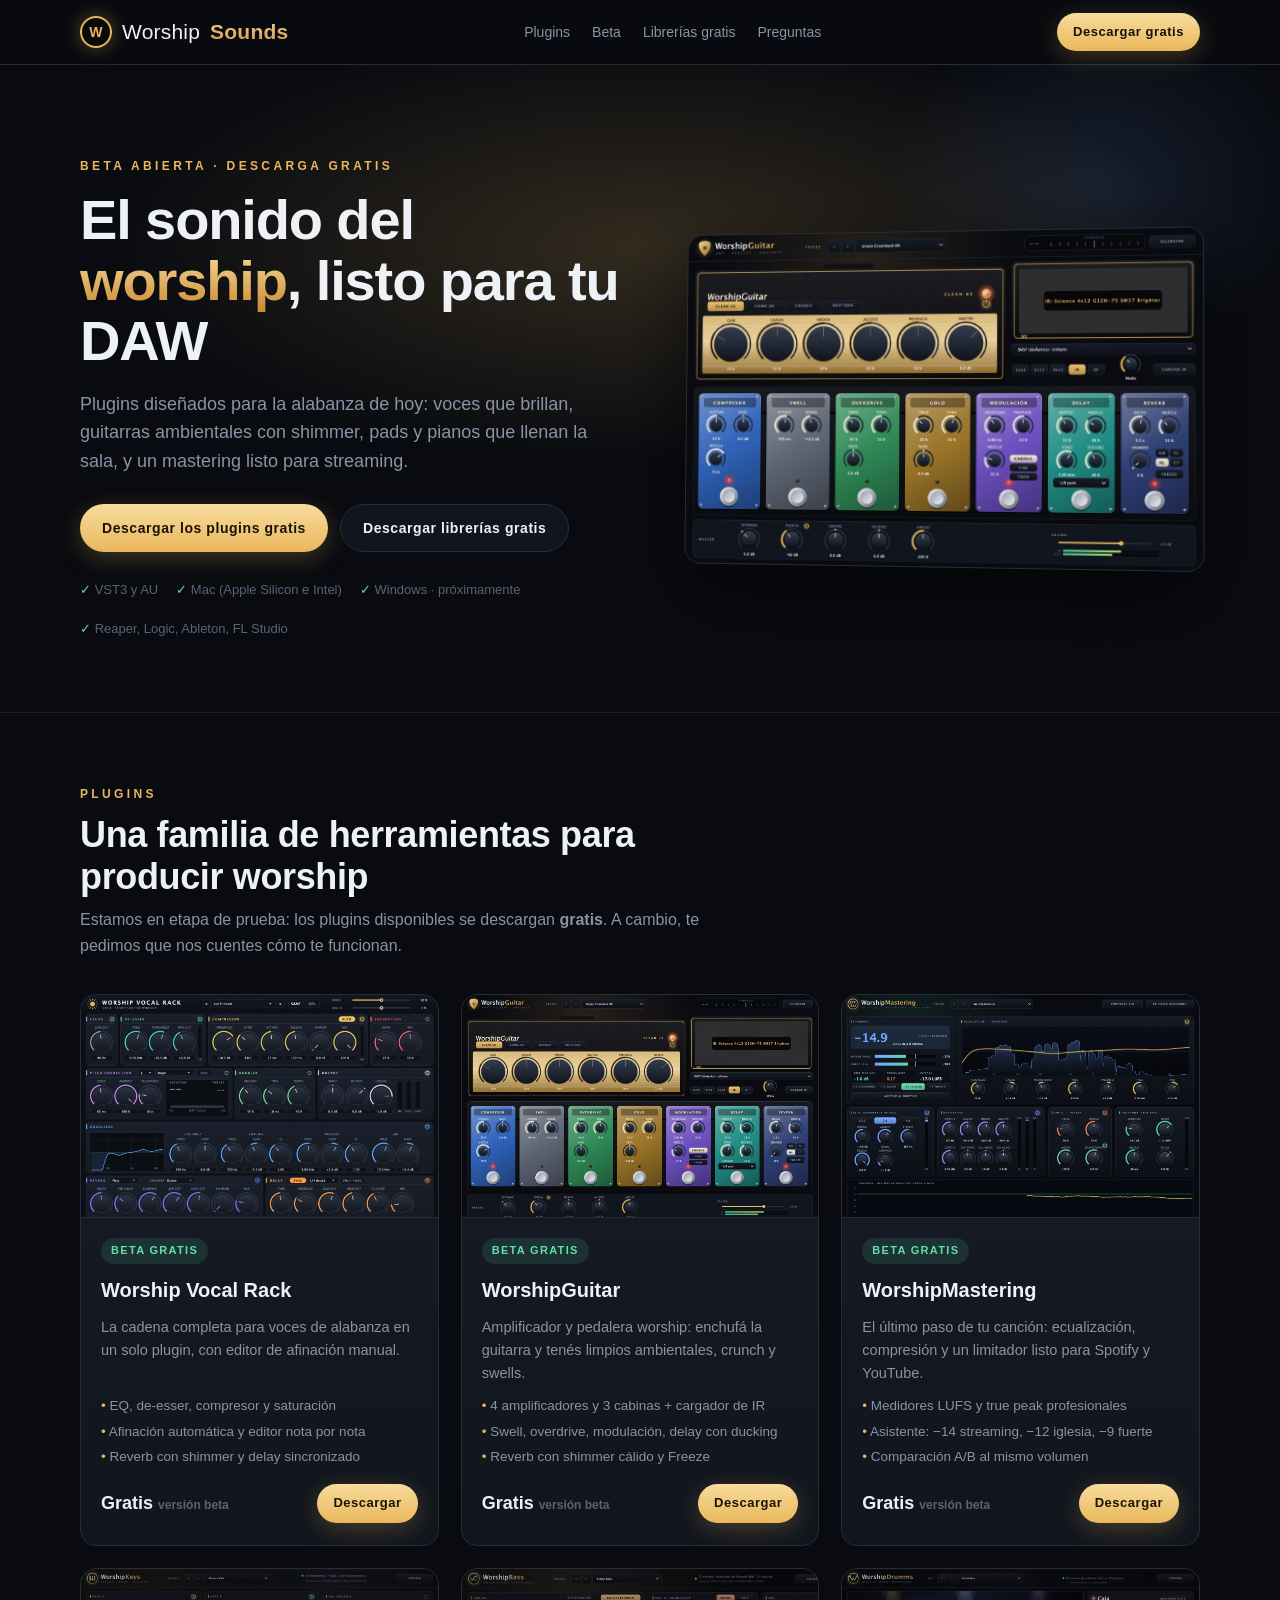
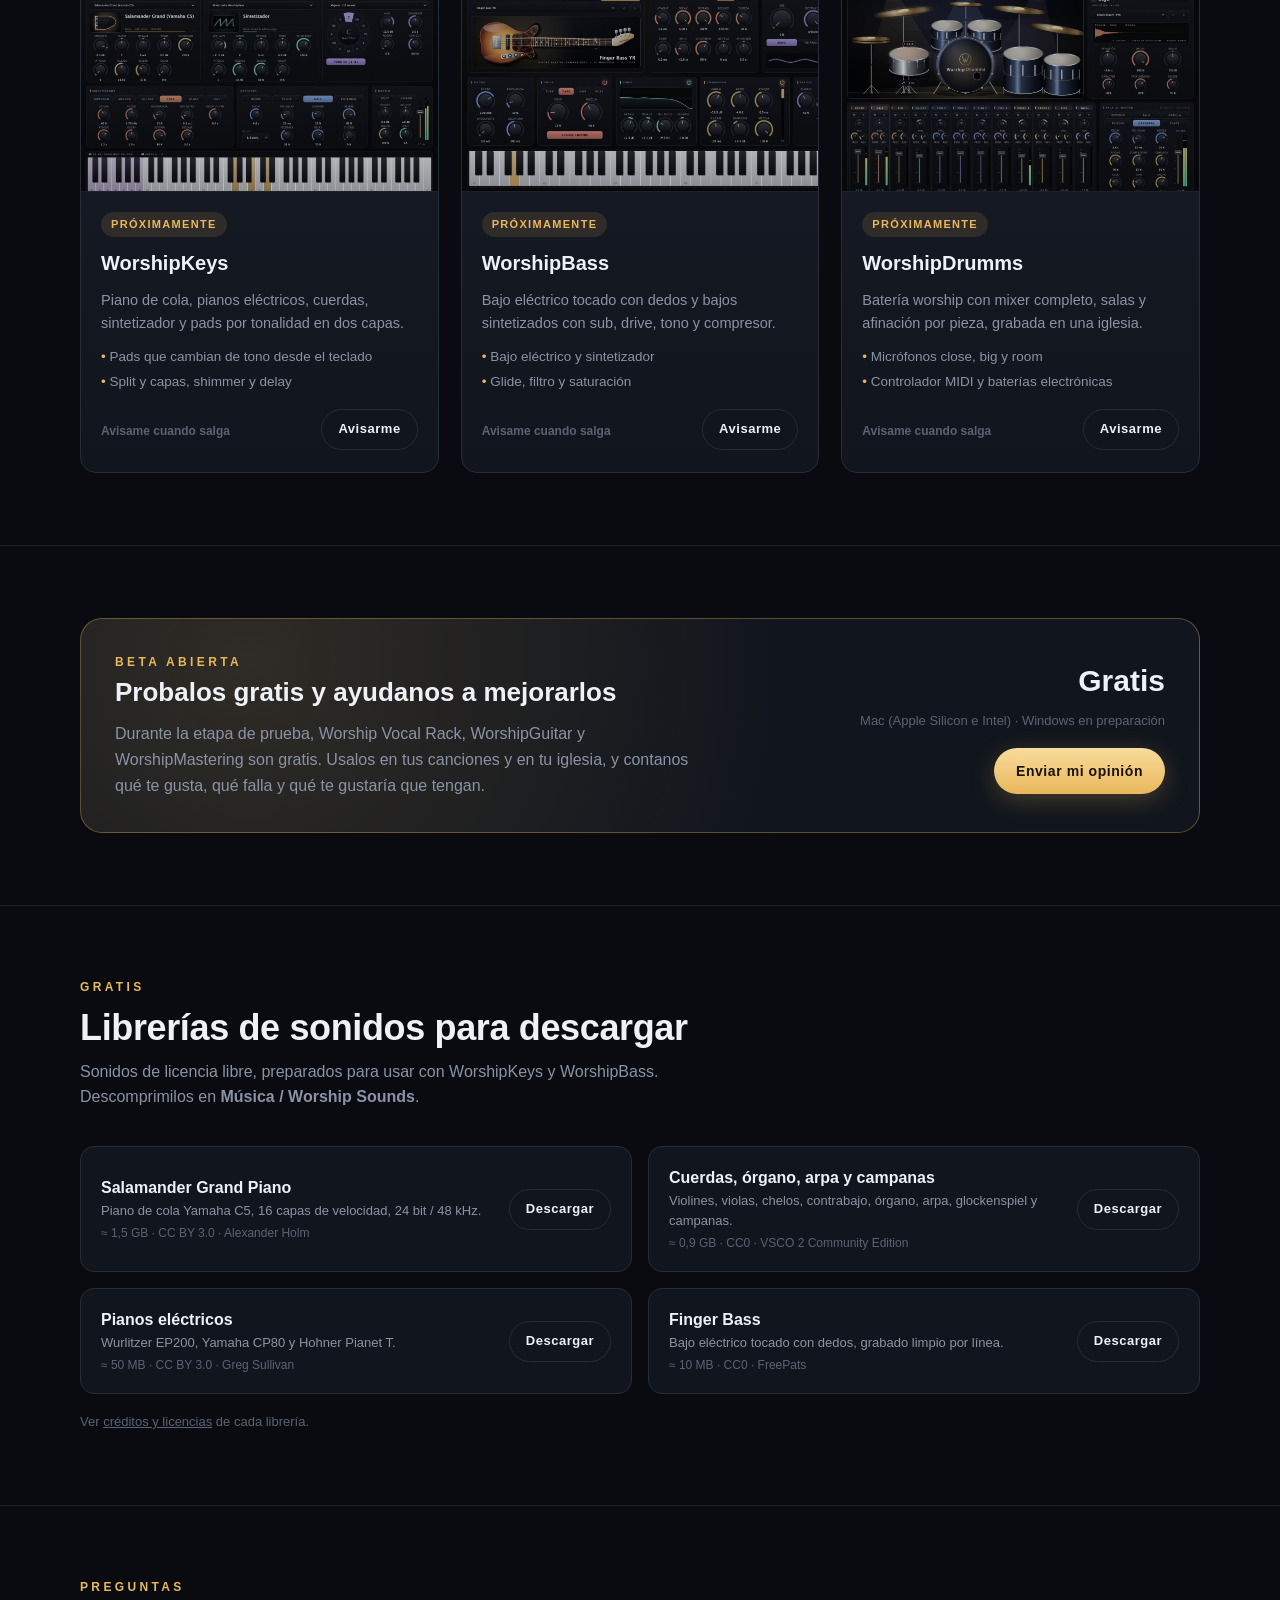
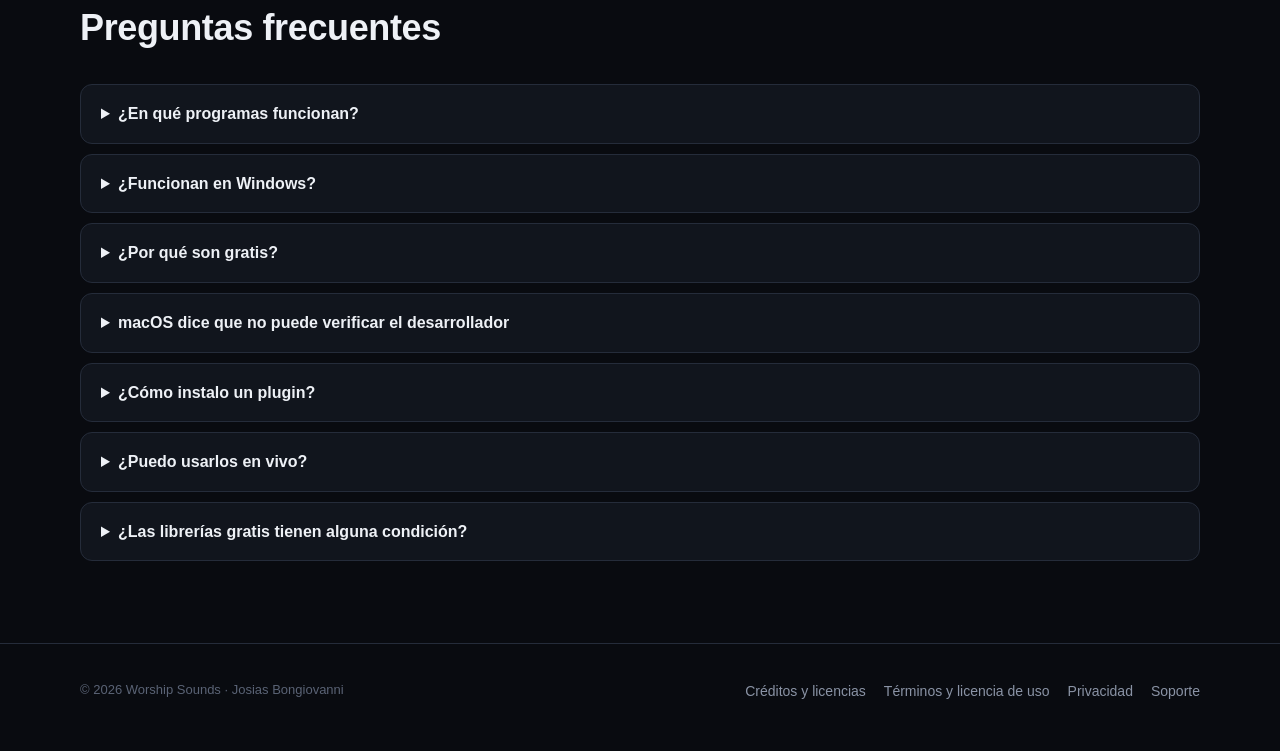
==== index.html @ 6a0cf434 "Beta abierta: plugins disponibles gratis durante la etapa de prueba; FAQ de Gatekeeper; términos de " ====
<!doctype html>
<html lang="es">
<head>
  <meta charset="utf-8">
  <meta name="viewport" content="width=device-width, initial-scale=1">
  <title>Worship Sounds · Plugins para música worship</title>
  <meta name="description" content="Plugins de audio pensados para la música worship: voces, guitarra, mastering, teclados, bajo y batería. Librerías de sonidos gratis.">
  <link rel="stylesheet" href="style.css">
</head>
<body>

<header>
  <div class="wrap">
    <a class="logo" href="#"><span class="mark">W</span>Worship<b>Sounds</b></a>
    <nav class="main">
      <a href="#plugins">Plugins</a>
      <a href="#beta">Beta</a>
      <a href="#gratis">Librerías gratis</a>
      <a href="#faq">Preguntas</a>
    </nav>
    <a class="btn btn-gold btn-small" href="#plugins">Descargar gratis</a>
  </div>
</header>

<section class="hero" style="border-top:none">
  <div class="wrap">
    <div>
      <div class="eyebrow">Beta abierta · descarga gratis</div>
      <h1>El sonido del <em>worship</em>, listo para tu DAW</h1>
      <p class="lead">Plugins diseñados para la alabanza de hoy: voces que brillan, guitarras ambientales con shimmer, pads y pianos que llenan la sala, y un mastering listo para streaming.</p>
      <div class="cta">
        <a class="btn btn-gold" href="#plugins">Descargar los plugins gratis</a>
        <a class="btn btn-ghost" href="#gratis">Descargar librerías gratis</a>
      </div>
      <div class="badges"><span>VST3 y AU</span><span>Mac (Apple Silicon e Intel)</span><span>Windows · próximamente</span><span>Reaper, Logic, Ableton, FL Studio</span></div>
    </div>
    <img class="hero-shot" src="img/guitar.jpg" alt="WorshipGuitar: amplificador y pedalera">
  </div>
</section>

<section id="plugins">
  <div class="wrap">
    <div class="section-head">
      <div class="eyebrow">Plugins</div>
      <h2>Una familia de herramientas para producir worship</h2>
      <p>Estamos en etapa de prueba: los plugins disponibles se descargan <b>gratis</b>. A cambio, te pedimos que nos cuentes cómo te funcionan.</p>
    </div>
    <div class="grid">

      <article class="card">
        <img src="img/vocalrack.jpg" alt="Worship Vocal Rack">
        <div class="body">
          <span class="tag ok">Beta gratis</span>
          <h3>Worship Vocal Rack</h3>
          <p>La cadena completa para voces de alabanza en un solo plugin, con editor de afinación manual.</p>
          <ul class="feat"><li>EQ, de-esser, compresor y saturación</li><li>Afinación automática y editor nota por nota</li><li>Reverb con shimmer y delay sincronizado</li></ul>
          <div class="row"><span class="price">Gratis <small>versión beta</small></span><a class="btn btn-gold btn-small" href="#descargar-vocalrack">Descargar</a></div>
        </div>
      </article>

      <article class="card">
        <img src="img/guitar.jpg" alt="WorshipGuitar">
        <div class="body">
          <span class="tag ok">Beta gratis</span>
          <h3>WorshipGuitar</h3>
          <p>Amplificador y pedalera worship: enchufá la guitarra y tenés limpios ambientales, crunch y swells.</p>
          <ul class="feat"><li>4 amplificadores y 3 cabinas + cargador de IR</li><li>Swell, overdrive, modulación, delay con ducking</li><li>Reverb con shimmer cálido y Freeze</li></ul>
          <div class="row"><span class="price">Gratis <small>versión beta</small></span><a class="btn btn-gold btn-small" href="#descargar-guitar">Descargar</a></div>
        </div>
      </article>

      <article class="card">
        <img src="img/mastering.jpg" alt="WorshipMastering">
        <div class="body">
          <span class="tag ok">Beta gratis</span>
          <h3>WorshipMastering</h3>
          <p>El último paso de tu canción: ecualización, compresión y un limitador listo para Spotify y YouTube.</p>
          <ul class="feat"><li>Medidores LUFS y true peak profesionales</li><li>Asistente: −14 streaming, −12 iglesia, −9 fuerte</li><li>Comparación A/B al mismo volumen</li></ul>
          <div class="row"><span class="price">Gratis <small>versión beta</small></span><a class="btn btn-gold btn-small" href="#descargar-mastering">Descargar</a></div>
        </div>
      </article>

      <article class="card soon">
        <img src="img/keys.jpg" alt="WorshipKeys">
        <div class="body">
          <span class="tag soon">Próximamente</span>
          <h3>WorshipKeys</h3>
          <p>Piano de cola, pianos eléctricos, cuerdas, sintetizador y pads por tonalidad en dos capas.</p>
          <ul class="feat"><li>Pads que cambian de tono desde el teclado</li><li>Split y capas, shimmer y delay</li></ul>
          <div class="row"><span class="price"><small>Avisame cuando salga</small></span><a class="btn btn-ghost btn-small" href="#avisar">Avisarme</a></div>
        </div>
      </article>

      <article class="card soon">
        <img src="img/bass.jpg" alt="WorshipBass">
        <div class="body">
          <span class="tag soon">Próximamente</span>
          <h3>WorshipBass</h3>
          <p>Bajo eléctrico tocado con dedos y bajos sintetizados con sub, drive, tono y compresor.</p>
          <ul class="feat"><li>Bajo eléctrico y sintetizador</li><li>Glide, filtro y saturación</li></ul>
          <div class="row"><span class="price"><small>Avisame cuando salga</small></span><a class="btn btn-ghost btn-small" href="#avisar">Avisarme</a></div>
        </div>
      </article>

      <article class="card soon">
        <img src="img/drumms.jpg" alt="WorshipDrumms">
        <div class="body">
          <span class="tag soon">Próximamente</span>
          <h3>WorshipDrumms</h3>
          <p>Batería worship con mixer completo, salas y afinación por pieza, grabada en una iglesia.</p>
          <ul class="feat"><li>Micrófonos close, big y room</li><li>Controlador MIDI y baterías electrónicas</li></ul>
          <div class="row"><span class="price"><small>Avisame cuando salga</small></span><a class="btn btn-ghost btn-small" href="#avisar">Avisarme</a></div>
        </div>
      </article>

    </div>
  </div>
</section>

<section id="beta">
  <div class="wrap">
    <div class="bundle">
      <div>
        <div class="eyebrow">Beta abierta</div>
        <h3>Probalos gratis y ayudanos a mejorarlos</h3>
        <p>Durante la etapa de prueba, Worship Vocal Rack, WorshipGuitar y WorshipMastering son gratis. Usalos en tus canciones y en tu iglesia, y contanos qué te gusta, qué falla y qué te gustaría que tengan.</p>
      </div>
      <div style="text-align:right">
        <div class="price">Gratis</div>
        <p style="margin:6px 0 16px;color:var(--faint);font-size:13px">Mac (Apple Silicon e Intel) · Windows en preparación</p>
        <a class="btn btn-gold" href="mailto:josiasbongiovanni@gmail.com?subject=Beta%20Worship%20Sounds">Enviar mi opinión</a>
      </div>
    </div>
  </div>
</section>

<section id="gratis">
  <div class="wrap">
    <div class="section-head">
      <div class="eyebrow">Gratis</div>
      <h2>Librerías de sonidos para descargar</h2>
      <p>Sonidos de licencia libre, preparados para usar con WorshipKeys y WorshipBass. Descomprimilos en <b>Música / Worship Sounds</b>.</p>
    </div>
    <div class="libs">
      <div class="lib"><div><h4>Salamander Grand Piano</h4><p>Piano de cola Yamaha C5, 16 capas de velocidad, 24 bit / 48 kHz.</p><div class="meta">≈ 1,5 GB · CC BY 3.0 · Alexander Holm</div></div><a class="btn btn-ghost btn-small" href="#descarga-salamander">Descargar</a></div>
      <div class="lib"><div><h4>Cuerdas, órgano, arpa y campanas</h4><p>Violines, violas, chelos, contrabajo, órgano, arpa, glockenspiel y campanas.</p><div class="meta">≈ 0,9 GB · CC0 · VSCO 2 Community Edition</div></div><a class="btn btn-ghost btn-small" href="#descarga-vsco">Descargar</a></div>
      <div class="lib"><div><h4>Pianos eléctricos</h4><p>Wurlitzer EP200, Yamaha CP80 y Hohner Pianet T.</p><div class="meta">≈ 50 MB · CC BY 3.0 · Greg Sullivan</div></div><a class="btn btn-ghost btn-small" href="#descarga-epianos">Descargar</a></div>
      <div class="lib"><div><h4>Finger Bass</h4><p>Bajo eléctrico tocado con dedos, grabado limpio por línea.</p><div class="meta">≈ 10 MB · CC0 · FreePats</div></div><a class="btn btn-ghost btn-small" href="#descarga-fingerbass">Descargar</a></div>
    </div>
    <p style="color:var(--faint);font-size:13px;margin-top:18px">Ver <a href="creditos.html" style="text-decoration:underline">créditos y licencias</a> de cada librería.</p>
  </div>
</section>

<section id="faq">
  <div class="wrap">
    <div class="section-head"><div class="eyebrow">Preguntas</div><h2>Preguntas frecuentes</h2></div>
    <details><summary>¿En qué programas funcionan?</summary><p>En cualquier programa que use plugins VST3 o Audio Unit: Reaper, Logic Pro, GarageBand, Ableton Live, FL Studio, Cubase, Studio One y otros.</p></details>
    <details><summary>¿Funcionan en Windows?</summary><p>Por ahora en Mac (Apple Silicon e Intel, macOS 11 o superior). La versión para Windows está en preparación.</p></details>
    <details><summary>¿Por qué son gratis?</summary><p>Estamos en etapa de prueba. Los plugins de la beta son gratis para que los pruebes en tu música y nos ayudes a pulirlos. Más adelante tendrán un precio; lo que descargues durante la beta lo podés seguir usando.</p></details>
    <details><summary>macOS dice que no puede verificar el desarrollador</summary><p>Mientras dura la beta, el instalador todavía no está firmado por Apple. Hacé clic derecho sobre el archivo, elegí <b>Abrir</b> y confirmá. Si no aparece la opción, andá a Ajustes del Sistema → Privacidad y seguridad → <b>Abrir de todos modos</b>.</p></details>
    <details><summary>¿Cómo instalo un plugin?</summary><p>Descargá el instalador, abrilo y seguí los pasos. Después, en tu programa, buscá el plugin en la lista de efectos o instrumentos. Si no aparece, volvé a escanear los plugins desde las preferencias.</p></details>
    <details><summary>¿Puedo usarlos en vivo?</summary><p>Sí. WorshipGuitar tiene una latencia de 1,6 ms y está pensado para tocar en vivo; WorshipMastering se usa en la producción final.</p></details>
    <details><summary>¿Las librerías gratis tienen alguna condición?</summary><p>Son de licencia libre. Algunas piden que se nombre al autor si las redistribuís; los detalles están en la página de créditos.</p></details>
  </div>
</section>

<footer>
  <div class="wrap">
    <div>© 2026 Worship Sounds · Josias Bongiovanni</div>
    <nav><a href="creditos.html">Créditos y licencias</a><a href="terminos.html">Términos y licencia de uso</a><a href="privacidad.html">Privacidad</a><a href="mailto:josiasbongiovanni@gmail.com">Soporte</a></nav>
  </div>
</footer>

</body>
</html>
---- style.css ----
:root {
  --bg: #090b10;
  --panel: #11151d;
  --panel-hi: #171c27;
  --edge: #252c3a;
  --text: #eef1f6;
  --dim: #8a93a5;
  --faint: #5a6375;
  --gold: #e9b75c;
  --gold-hi: #f8dc9c;
  --green: #5fe0a8;
  --radius: 16px;
  --max: 1160px;
}

* { box-sizing: border-box; margin: 0; padding: 0; }
html { scroll-behavior: smooth; }
body {
  background: var(--bg);
  color: var(--text);
  font: 16px/1.6 -apple-system, BlinkMacSystemFont, "Segoe UI", Inter, Roboto, sans-serif;
  -webkit-font-smoothing: antialiased;
}
img { max-width: 100%; display: block; }
a { color: inherit; text-decoration: none; }
.wrap { max-width: var(--max); margin: 0 auto; padding: 0 20px; }

/* ---------- header ---------- */
header {
  position: sticky; top: 0; z-index: 10;
  background: rgba(9, 11, 16, 0.85);
  backdrop-filter: blur(12px);
  border-bottom: 1px solid var(--edge);
}
header .wrap { display: flex; align-items: center; justify-content: space-between; height: 64px; gap: 16px; }
.logo { display: flex; align-items: center; gap: 10px; font-size: 21px; letter-spacing: 0.01em; }
.logo b { background: linear-gradient(180deg, var(--gold-hi), #c98a33); -webkit-background-clip: text; background-clip: text; color: transparent; }
.logo .mark {
  width: 32px; height: 32px; border-radius: 50%;
  border: 2px solid var(--gold); display: grid; place-items: center;
  color: var(--gold); font-weight: 800; font-size: 14px;
  box-shadow: 0 0 18px rgba(233, 183, 92, 0.35);
}
nav { display: flex; gap: 22px; font-size: 14px; color: var(--dim); }
nav a:hover { color: var(--text); }

/* ---------- buttons ---------- */
.btn {
  display: inline-flex; align-items: center; gap: 8px;
  padding: 12px 22px; border-radius: 999px; font-weight: 700; font-size: 14px;
  letter-spacing: 0.04em; transition: transform .15s ease, box-shadow .15s ease;
}
.btn:hover { transform: translateY(-1px); }
.btn-gold { background: linear-gradient(180deg, var(--gold-hi), var(--gold)); color: #1a1206; box-shadow: 0 6px 24px rgba(233, 183, 92, 0.25); }
.btn-ghost { border: 1px solid var(--edge); color: var(--text); background: var(--panel); }
.btn-small { padding: 9px 16px; font-size: 13px; }

/* ---------- hero ---------- */
.hero { position: relative; padding: 92px 0 72px; overflow: hidden; }
.hero::before {
  content: ""; position: absolute; inset: -20% -10% auto; height: 620px;
  background: radial-gradient(closest-side, rgba(233, 183, 92, 0.18), transparent 70%),
              radial-gradient(closest-side at 80% 40%, rgba(111, 166, 255, 0.12), transparent 70%);
  pointer-events: none;
}
.hero .wrap { position: relative; display: grid; grid-template-columns: 1.05fr 1fr; gap: 48px; align-items: center; }
.eyebrow { color: var(--gold); font-size: 12px; font-weight: 800; letter-spacing: 0.28em; text-transform: uppercase; }
.hero h1 { font-size: clamp(34px, 5vw, 56px); line-height: 1.08; margin: 14px 0 18px; letter-spacing: -0.02em; }
.hero h1 em { font-style: normal; background: linear-gradient(180deg, var(--gold-hi), #c98a33); -webkit-background-clip: text; background-clip: text; color: transparent; }
.hero p.lead { color: var(--dim); font-size: 18px; max-width: 520px; }
.hero .cta { display: flex; gap: 12px; margin-top: 28px; flex-wrap: wrap; }
.hero-shot { border-radius: var(--radius); border: 1px solid var(--edge); box-shadow: 0 30px 80px rgba(0, 0, 0, 0.6); transform: perspective(1400px) rotateY(-8deg) rotateX(2deg); }
.badges { display: flex; gap: 18px; margin-top: 28px; color: var(--faint); font-size: 13px; flex-wrap: wrap; }
.badges span::before { content: "✓ "; color: var(--green); }

/* ---------- sections ---------- */
section { padding: 72px 0; border-top: 1px solid rgba(37, 44, 58, 0.6); }
.section-head { max-width: 640px; margin-bottom: 36px; }
.section-head h2 { font-size: clamp(26px, 3.5vw, 36px); line-height: 1.15; margin: 10px 0 10px; letter-spacing: -0.01em; }
.section-head p { color: var(--dim); }

/* ---------- plugin cards ---------- */
.grid { display: grid; grid-template-columns: repeat(3, 1fr); gap: 22px; }
.card {
  background: linear-gradient(180deg, var(--panel-hi), var(--panel));
  border: 1px solid var(--edge); border-radius: var(--radius); overflow: hidden;
  display: flex; flex-direction: column;
}
.card img { aspect-ratio: 16 / 10; object-fit: cover; object-position: top left; border-bottom: 1px solid var(--edge); }
.card .body { padding: 20px 20px 22px; display: flex; flex-direction: column; gap: 10px; flex: 1; }
.card h3 { font-size: 20px; }
.card p { color: var(--dim); font-size: 14.5px; flex: 1; }
.card .row { display: flex; align-items: center; justify-content: space-between; gap: 12px; margin-top: 6px; }
.price { font-weight: 800; font-size: 18px; }
.price small { color: var(--faint); font-weight: 600; font-size: 12px; }
.tag { font-size: 11px; font-weight: 800; letter-spacing: 0.12em; padding: 4px 10px; border-radius: 999px; text-transform: uppercase; align-self: flex-start; }
.tag.ok { background: rgba(95, 224, 168, 0.12); color: var(--green); }
.tag.soon { background: rgba(233, 183, 92, 0.12); color: var(--gold); }
.card.soon img { filter: saturate(0.7) brightness(0.75); }
ul.feat { list-style: none; color: var(--dim); font-size: 13.5px; display: grid; gap: 4px; }
ul.feat li::before { content: "• "; color: var(--gold); }

/* ---------- bundle ---------- */
.bundle {
  display: grid; grid-template-columns: 1.3fr 1fr; gap: 28px; align-items: center;
  padding: 34px; border-radius: 22px; border: 1px solid rgba(233, 183, 92, 0.35);
  background: radial-gradient(circle at 15% 20%, rgba(233, 183, 92, 0.14), transparent 55%), var(--panel);
}
.bundle h3 { font-size: 26px; margin-bottom: 8px; }
.bundle p { color: var(--dim); }
.bundle .price { font-size: 30px; }

/* ---------- free libraries ---------- */
.libs { display: grid; grid-template-columns: repeat(2, 1fr); gap: 16px; }
.lib { display: flex; justify-content: space-between; align-items: center; gap: 16px; padding: 18px 20px; border-radius: 14px; background: var(--panel); border: 1px solid var(--edge); }
.lib h4 { font-size: 16px; }
.lib p { color: var(--dim); font-size: 13px; }
.lib .meta { color: var(--faint); font-size: 12px; margin-top: 2px; }

/* ---------- faq ---------- */
details { background: var(--panel); border: 1px solid var(--edge); border-radius: 12px; padding: 16px 20px; margin-bottom: 10px; }
summary { cursor: pointer; font-weight: 700; }
details p { color: var(--dim); margin-top: 10px; font-size: 15px; }

/* ---------- footer ---------- */
footer { border-top: 1px solid var(--edge); padding: 36px 0 48px; color: var(--faint); font-size: 13px; }
footer .wrap { display: flex; justify-content: space-between; gap: 20px; flex-wrap: wrap; }
footer a:hover { color: var(--text); }
footer nav { gap: 18px; }

/* ---------- simple pages ---------- */
.page { padding: 56px 0 80px; max-width: 800px; }
.page h1 { font-size: 34px; margin-bottom: 18px; }
.page h2 { font-size: 20px; margin: 28px 0 8px; }
.page p, .page li { color: var(--dim); }
.page ul { padding-left: 20px; }
.note { border-left: 3px solid var(--gold); padding: 10px 16px; background: var(--panel); border-radius: 8px; color: var(--dim); margin: 16px 0; }

/* ---------- responsive ---------- */
@media (max-width: 900px) {
  .hero .wrap, .bundle { grid-template-columns: 1fr; }
  .hero-shot { transform: none; }
  .grid { grid-template-columns: 1fr 1fr; }
  .libs { grid-template-columns: 1fr; }
  nav.main { display: none; }
}
@media (max-width: 600px) {
  .grid { grid-template-columns: 1fr; }
  .hero { padding-top: 56px; }
  .bundle { padding: 22px; }
  .lib { flex-direction: column; align-items: flex-start; }
}
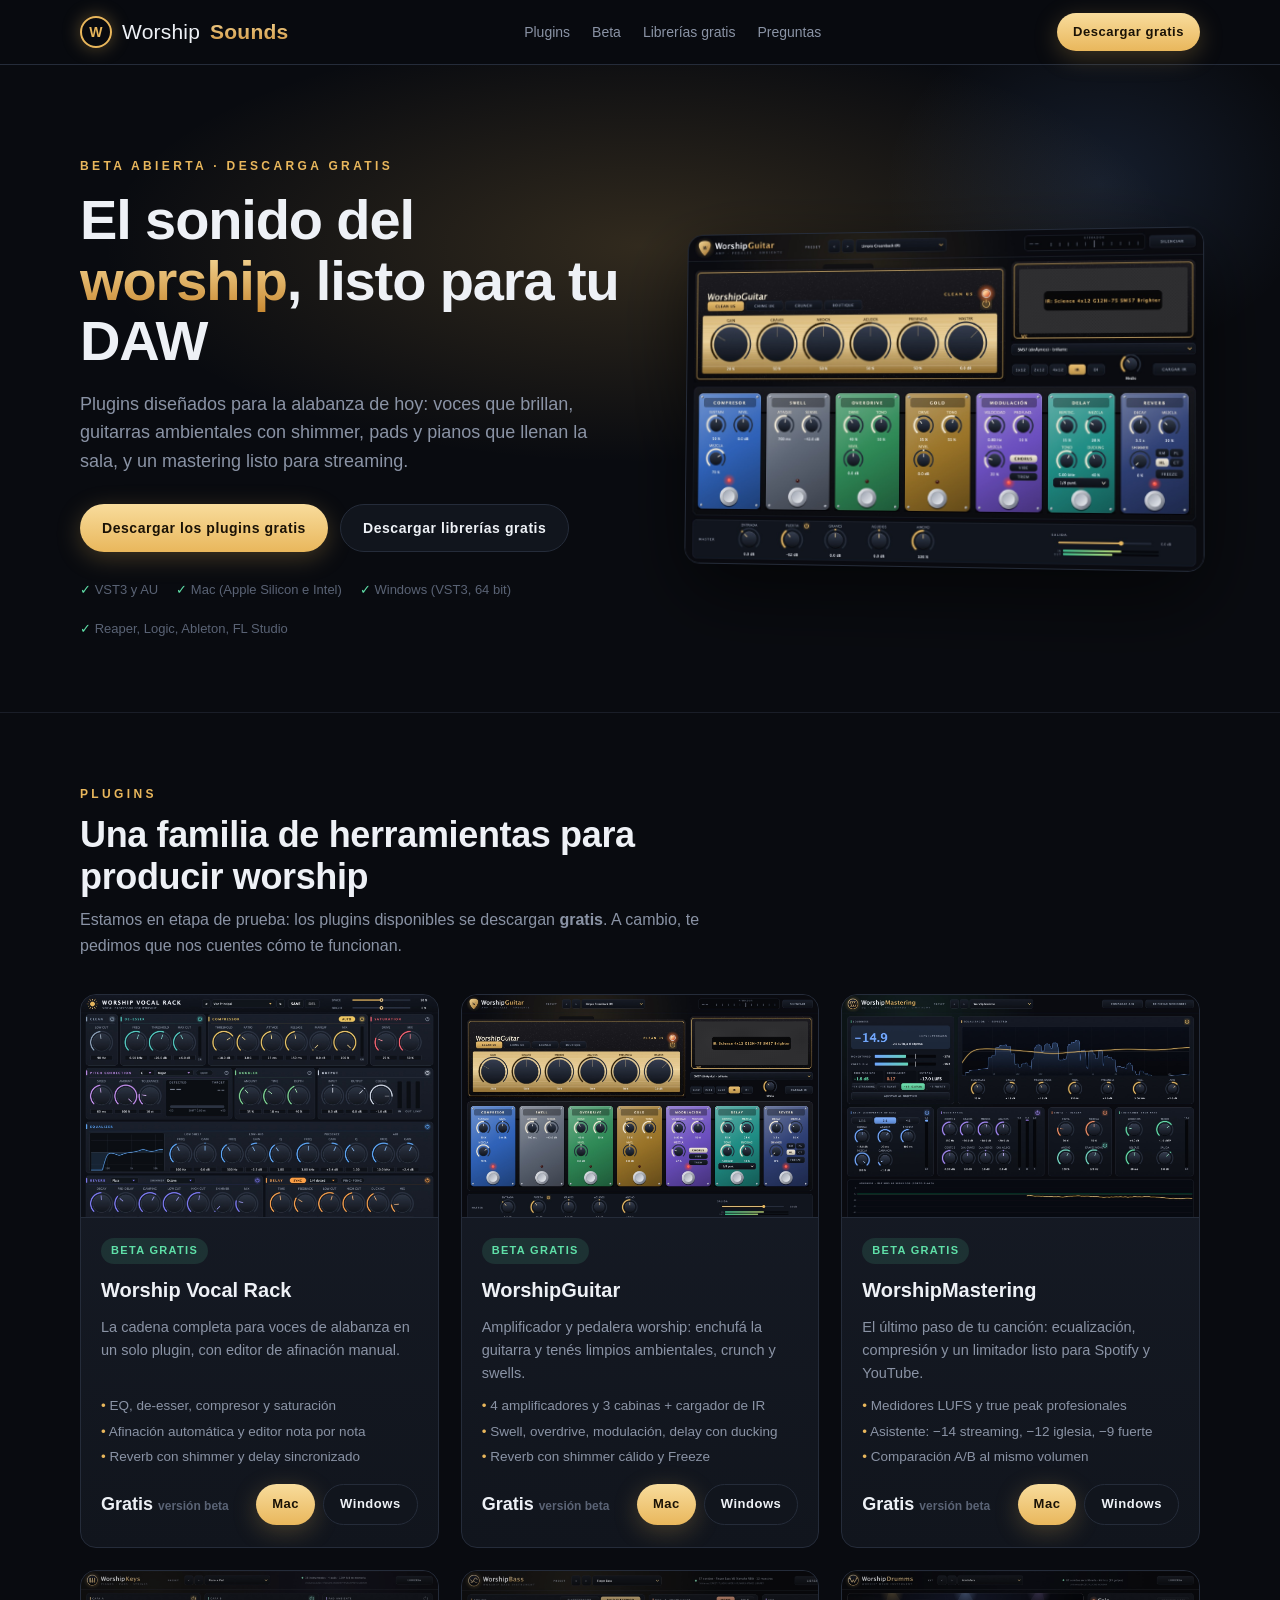
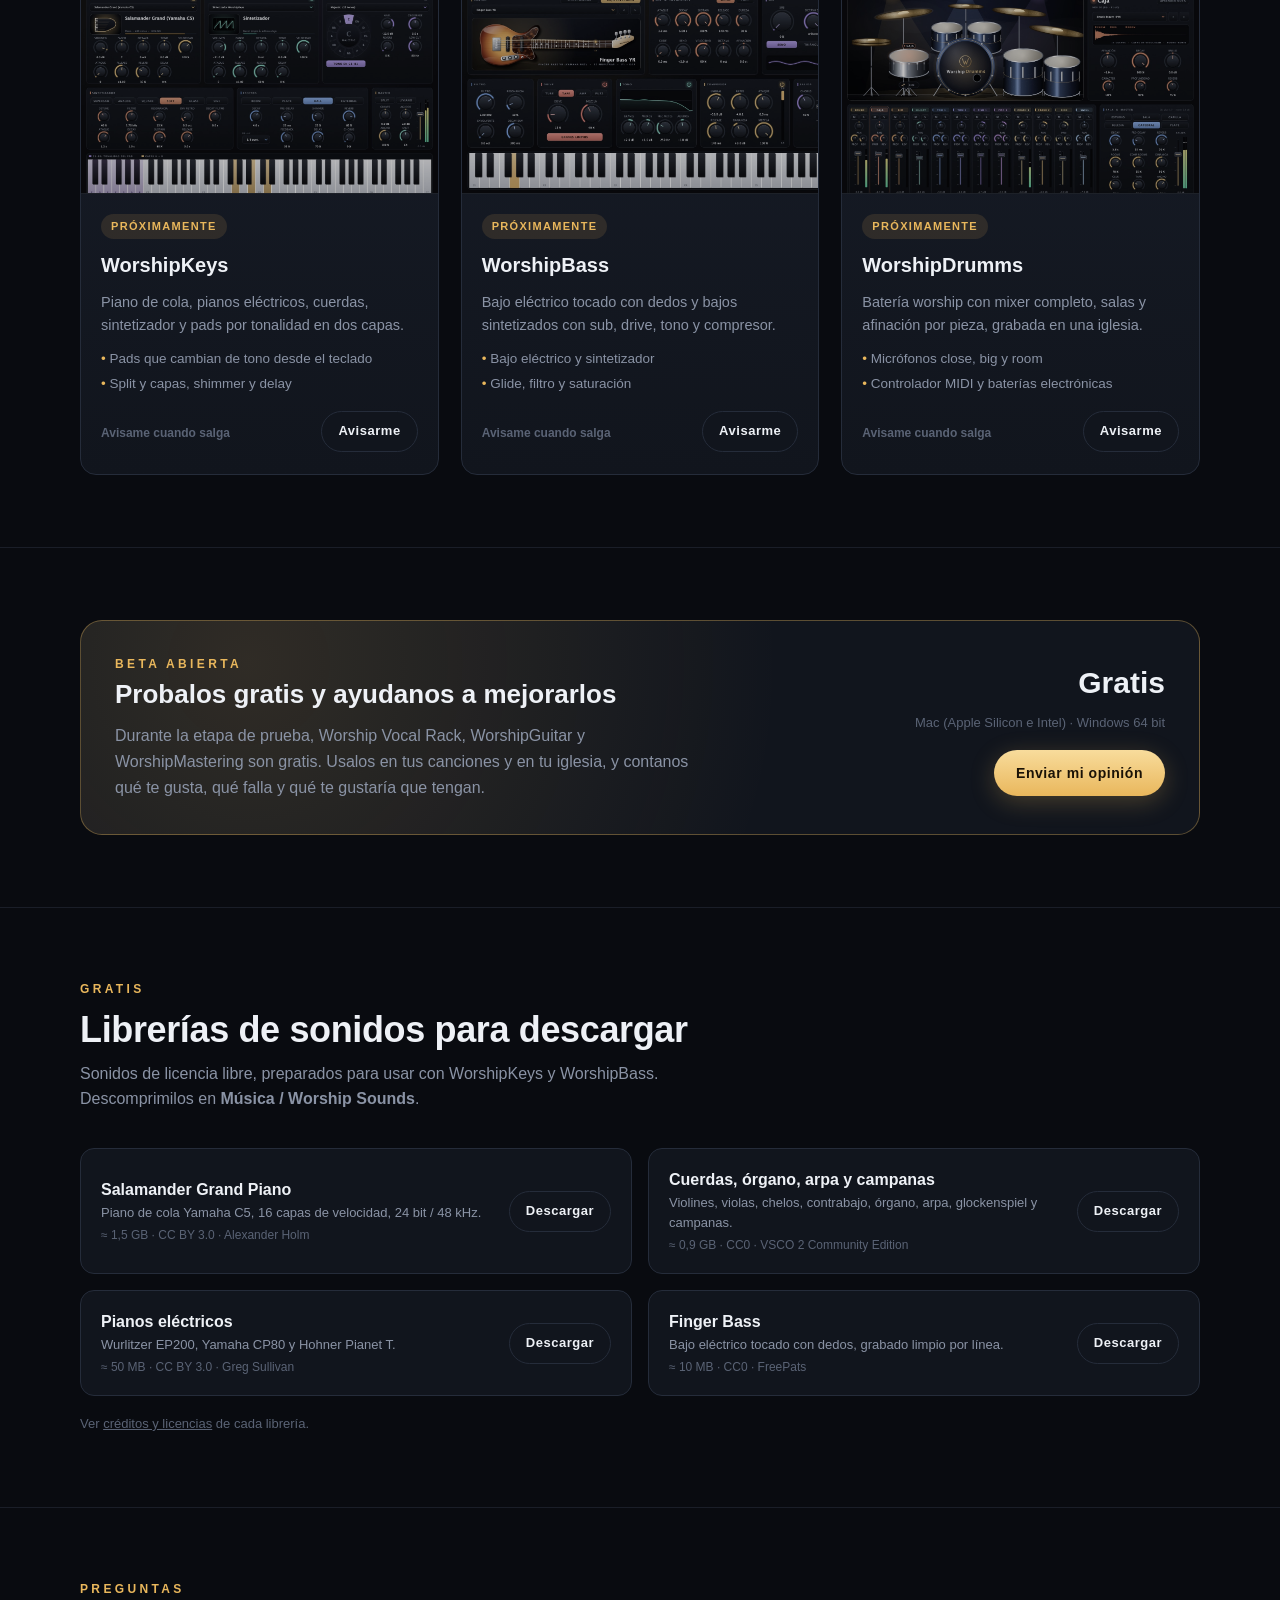
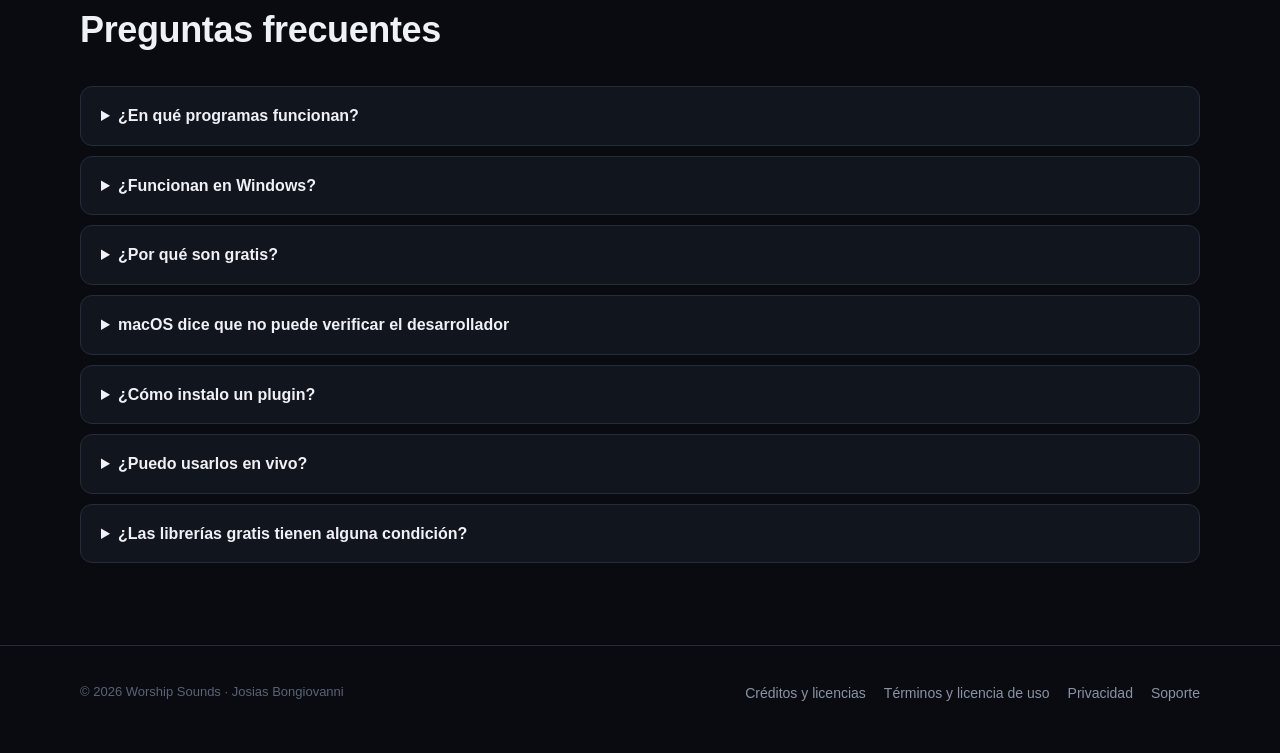
==== commit 01450d85: "Botones de descarga Mac y Windows apuntando a GitHub Releases (worship-sounds-downloads) Co-Authored" ====
--- a/index.html
+++ b/index.html
@@ -32,7 +32,7 @@
         <a class="btn btn-gold" href="#plugins">Descargar los plugins gratis</a>
         <a class="btn btn-ghost" href="#gratis">Descargar librerías gratis</a>
       </div>
-      <div class="badges"><span>VST3 y AU</span><span>Mac (Apple Silicon e Intel)</span><span>Windows · próximamente</span><span>Reaper, Logic, Ableton, FL Studio</span></div>
+      <div class="badges"><span>VST3 y AU</span><span>Mac (Apple Silicon e Intel)</span><span>Windows (VST3, 64 bit)</span><span>Reaper, Logic, Ableton, FL Studio</span></div>
     </div>
     <img class="hero-shot" src="img/guitar.jpg" alt="WorshipGuitar: amplificador y pedalera">
   </div>
@@ -54,7 +54,7 @@
           <h3>Worship Vocal Rack</h3>
           <p>La cadena completa para voces de alabanza en un solo plugin, con editor de afinación manual.</p>
           <ul class="feat"><li>EQ, de-esser, compresor y saturación</li><li>Afinación automática y editor nota por nota</li><li>Reverb con shimmer y delay sincronizado</li></ul>
-          <div class="row"><span class="price">Gratis <small>versión beta</small></span><a class="btn btn-gold btn-small" href="#descargar-vocalrack">Descargar</a></div>
+          <div class="row"><span class="price">Gratis <small>versión beta</small></span><span class="dl"><a class="btn btn-gold btn-small" href="https://github.com/josiasbongiovanni-cmd/worship-sounds-downloads/releases/latest/download/WorshipVocalRack-1.0.0-mac.pkg">Mac</a><a class="btn btn-ghost btn-small" href="https://github.com/josiasbongiovanni-cmd/worship-sounds-downloads/releases/latest/download/WorshipVocalRack-1.0.0-windows.zip">Windows</a></span></div>
         </div>
       </article>
 
@@ -65,7 +65,7 @@
           <h3>WorshipGuitar</h3>
           <p>Amplificador y pedalera worship: enchufá la guitarra y tenés limpios ambientales, crunch y swells.</p>
           <ul class="feat"><li>4 amplificadores y 3 cabinas + cargador de IR</li><li>Swell, overdrive, modulación, delay con ducking</li><li>Reverb con shimmer cálido y Freeze</li></ul>
-          <div class="row"><span class="price">Gratis <small>versión beta</small></span><a class="btn btn-gold btn-small" href="#descargar-guitar">Descargar</a></div>
+          <div class="row"><span class="price">Gratis <small>versión beta</small></span><span class="dl"><a class="btn btn-gold btn-small" href="https://github.com/josiasbongiovanni-cmd/worship-sounds-downloads/releases/latest/download/WorshipGuitar-1.0.0-mac.pkg">Mac</a><a class="btn btn-ghost btn-small" href="https://github.com/josiasbongiovanni-cmd/worship-sounds-downloads/releases/latest/download/WorshipGuitar-1.0.0-windows.zip">Windows</a></span></div>
         </div>
       </article>
 
@@ -76,7 +76,7 @@
           <h3>WorshipMastering</h3>
           <p>El último paso de tu canción: ecualización, compresión y un limitador listo para Spotify y YouTube.</p>
           <ul class="feat"><li>Medidores LUFS y true peak profesionales</li><li>Asistente: −14 streaming, −12 iglesia, −9 fuerte</li><li>Comparación A/B al mismo volumen</li></ul>
-          <div class="row"><span class="price">Gratis <small>versión beta</small></span><a class="btn btn-gold btn-small" href="#descargar-mastering">Descargar</a></div>
+          <div class="row"><span class="price">Gratis <small>versión beta</small></span><span class="dl"><a class="btn btn-gold btn-small" href="https://github.com/josiasbongiovanni-cmd/worship-sounds-downloads/releases/latest/download/WorshipMastering-1.0.0-mac.pkg">Mac</a><a class="btn btn-ghost btn-small" href="https://github.com/josiasbongiovanni-cmd/worship-sounds-downloads/releases/latest/download/WorshipMastering-1.0.0-windows.zip">Windows</a></span></div>
         </div>
       </article>
 
@@ -127,7 +127,7 @@
       </div>
       <div style="text-align:right">
         <div class="price">Gratis</div>
-        <p style="margin:6px 0 16px;color:var(--faint);font-size:13px">Mac (Apple Silicon e Intel) · Windows en preparación</p>
+        <p style="margin:6px 0 16px;color:var(--faint);font-size:13px">Mac (Apple Silicon e Intel) · Windows 64 bit</p>
         <a class="btn btn-gold" href="mailto:josiasbongiovanni@gmail.com?subject=Beta%20Worship%20Sounds">Enviar mi opinión</a>
       </div>
     </div>
@@ -155,7 +155,7 @@
   <div class="wrap">
     <div class="section-head"><div class="eyebrow">Preguntas</div><h2>Preguntas frecuentes</h2></div>
     <details><summary>¿En qué programas funcionan?</summary><p>En cualquier programa que use plugins VST3 o Audio Unit: Reaper, Logic Pro, GarageBand, Ableton Live, FL Studio, Cubase, Studio One y otros.</p></details>
-    <details><summary>¿Funcionan en Windows?</summary><p>Por ahora en Mac (Apple Silicon e Intel, macOS 11 o superior). La versión para Windows está en preparación.</p></details>
+    <details><summary>¿Funcionan en Windows?</summary><p>Sí. En Mac (Apple Silicon e Intel, macOS 11 o superior) como VST3 y Audio Unit, y en Windows de 64 bit como VST3. En Windows, descomprimí el archivo y copiá la carpeta <b>.vst3</b> en <b>C:\Program Files\Common Files\VST3</b>.</p></details>
     <details><summary>¿Por qué son gratis?</summary><p>Estamos en etapa de prueba. Los plugins de la beta son gratis para que los pruebes en tu música y nos ayudes a pulirlos. Más adelante tendrán un precio; lo que descargues durante la beta lo podés seguir usando.</p></details>
     <details><summary>macOS dice que no puede verificar el desarrollador</summary><p>Mientras dura la beta, el instalador todavía no está firmado por Apple. Hacé clic derecho sobre el archivo, elegí <b>Abrir</b> y confirmá. Si no aparece la opción, andá a Ajustes del Sistema → Privacidad y seguridad → <b>Abrir de todos modos</b>.</p></details>
     <details><summary>¿Cómo instalo un plugin?</summary><p>Descargá el instalador, abrilo y seguí los pasos. Después, en tu programa, buscá el plugin en la lista de efectos o instrumentos. Si no aparece, volvé a escanear los plugins desde las preferencias.</p></details>
--- a/style.css
+++ b/style.css
@@ -54,6 +54,7 @@
 .btn-gold { background: linear-gradient(180deg, var(--gold-hi), var(--gold)); color: #1a1206; box-shadow: 0 6px 24px rgba(233, 183, 92, 0.25); }
 .btn-ghost { border: 1px solid var(--edge); color: var(--text); background: var(--panel); }
 .btn-small { padding: 9px 16px; font-size: 13px; }
+.dl { display: flex; gap: 8px; }
 
 /* ---------- hero ---------- */
 .hero { position: relative; padding: 92px 0 72px; overflow: hidden; }
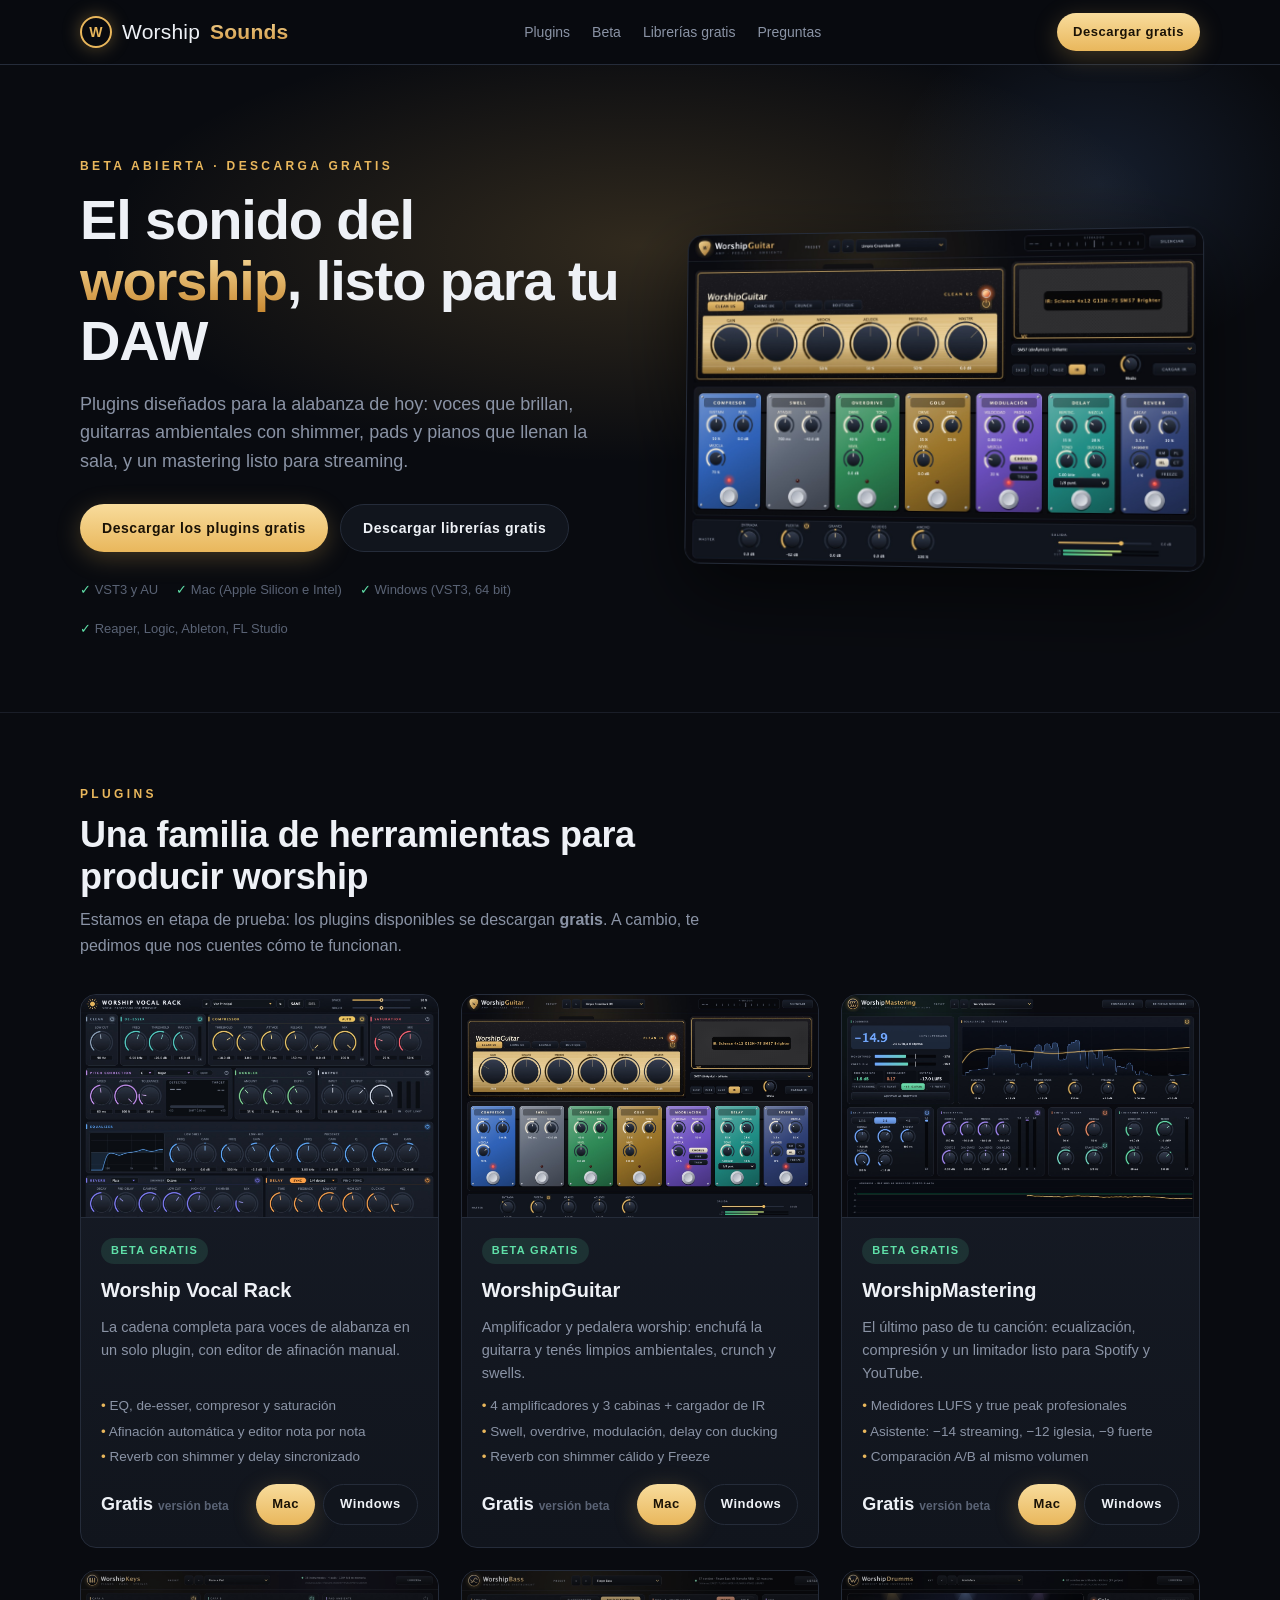
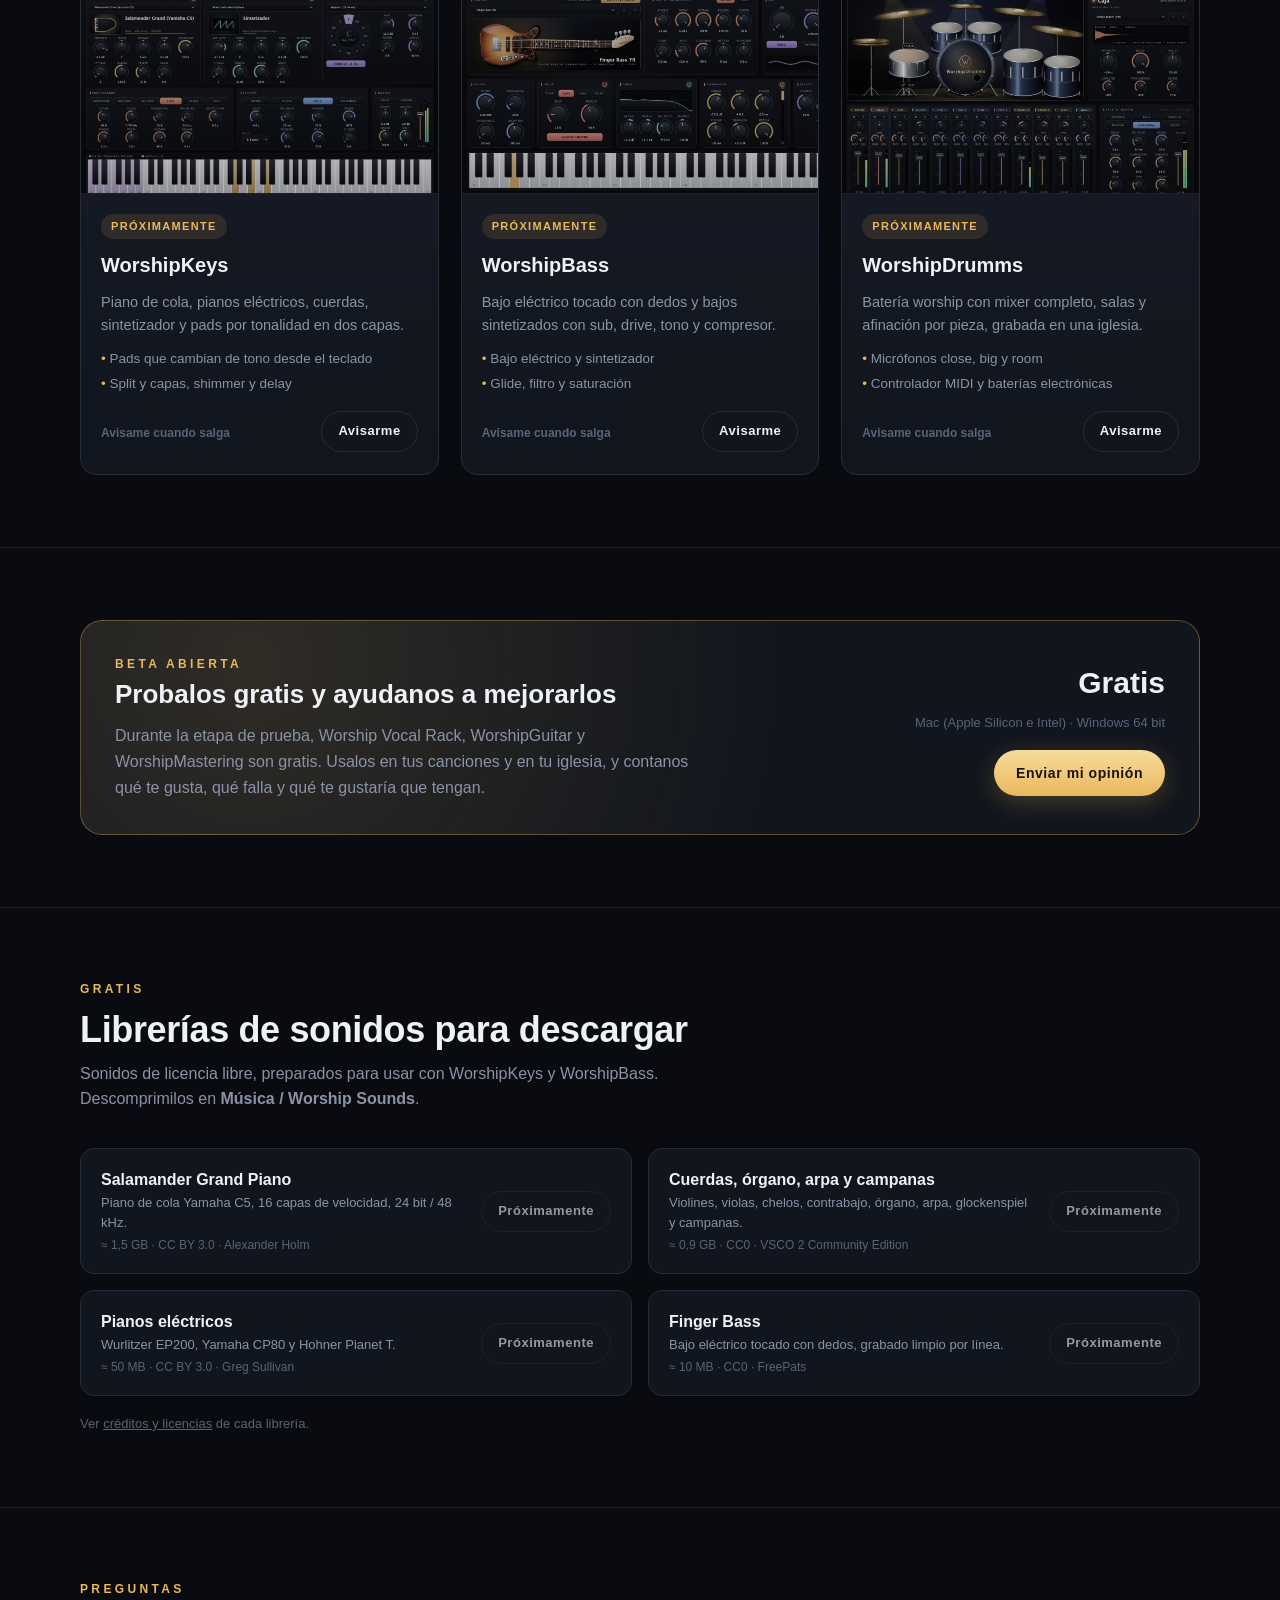
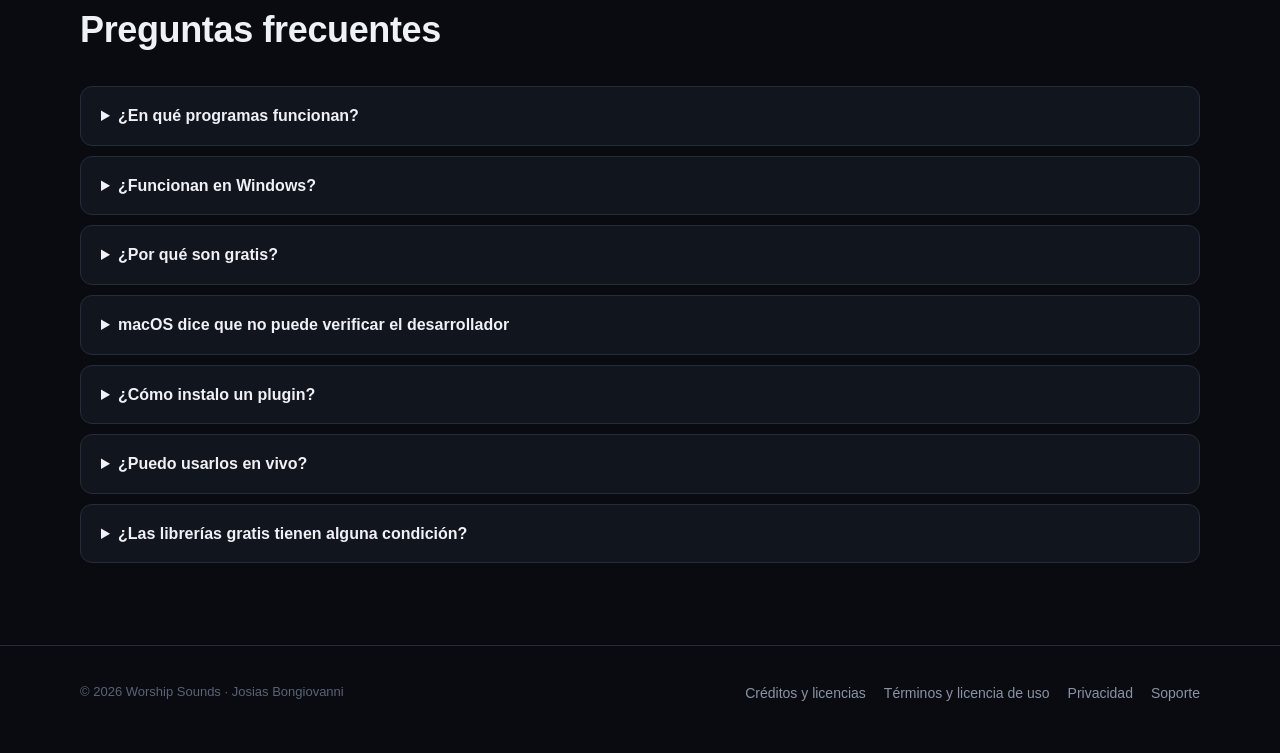
==== commit 605a0044: "Listo para publicar: textos de beta en términos y privacidad, librerías marcadas como próximamente C" ====
--- a/index.html
+++ b/index.html
@@ -142,10 +142,10 @@
       <p>Sonidos de licencia libre, preparados para usar con WorshipKeys y WorshipBass. Descomprimilos en <b>Música / Worship Sounds</b>.</p>
     </div>
     <div class="libs">
-      <div class="lib"><div><h4>Salamander Grand Piano</h4><p>Piano de cola Yamaha C5, 16 capas de velocidad, 24 bit / 48 kHz.</p><div class="meta">≈ 1,5 GB · CC BY 3.0 · Alexander Holm</div></div><a class="btn btn-ghost btn-small" href="#descarga-salamander">Descargar</a></div>
-      <div class="lib"><div><h4>Cuerdas, órgano, arpa y campanas</h4><p>Violines, violas, chelos, contrabajo, órgano, arpa, glockenspiel y campanas.</p><div class="meta">≈ 0,9 GB · CC0 · VSCO 2 Community Edition</div></div><a class="btn btn-ghost btn-small" href="#descarga-vsco">Descargar</a></div>
-      <div class="lib"><div><h4>Pianos eléctricos</h4><p>Wurlitzer EP200, Yamaha CP80 y Hohner Pianet T.</p><div class="meta">≈ 50 MB · CC BY 3.0 · Greg Sullivan</div></div><a class="btn btn-ghost btn-small" href="#descarga-epianos">Descargar</a></div>
-      <div class="lib"><div><h4>Finger Bass</h4><p>Bajo eléctrico tocado con dedos, grabado limpio por línea.</p><div class="meta">≈ 10 MB · CC0 · FreePats</div></div><a class="btn btn-ghost btn-small" href="#descarga-fingerbass">Descargar</a></div>
+      <div class="lib"><div><h4>Salamander Grand Piano</h4><p>Piano de cola Yamaha C5, 16 capas de velocidad, 24 bit / 48 kHz.</p><div class="meta">≈ 1,5 GB · CC BY 3.0 · Alexander Holm</div></div><span class="btn btn-ghost btn-small" style="opacity:.6;cursor:default">Próximamente</span></div>
+      <div class="lib"><div><h4>Cuerdas, órgano, arpa y campanas</h4><p>Violines, violas, chelos, contrabajo, órgano, arpa, glockenspiel y campanas.</p><div class="meta">≈ 0,9 GB · CC0 · VSCO 2 Community Edition</div></div><span class="btn btn-ghost btn-small" style="opacity:.6;cursor:default">Próximamente</span></div>
+      <div class="lib"><div><h4>Pianos eléctricos</h4><p>Wurlitzer EP200, Yamaha CP80 y Hohner Pianet T.</p><div class="meta">≈ 50 MB · CC BY 3.0 · Greg Sullivan</div></div><span class="btn btn-ghost btn-small" style="opacity:.6;cursor:default">Próximamente</span></div>
+      <div class="lib"><div><h4>Finger Bass</h4><p>Bajo eléctrico tocado con dedos, grabado limpio por línea.</p><div class="meta">≈ 10 MB · CC0 · FreePats</div></div><span class="btn btn-ghost btn-small" style="opacity:.6;cursor:default">Próximamente</span></div>
     </div>
     <p style="color:var(--faint);font-size:13px;margin-top:18px">Ver <a href="creditos.html" style="text-decoration:underline">créditos y licencias</a> de cada librería.</p>
   </div>
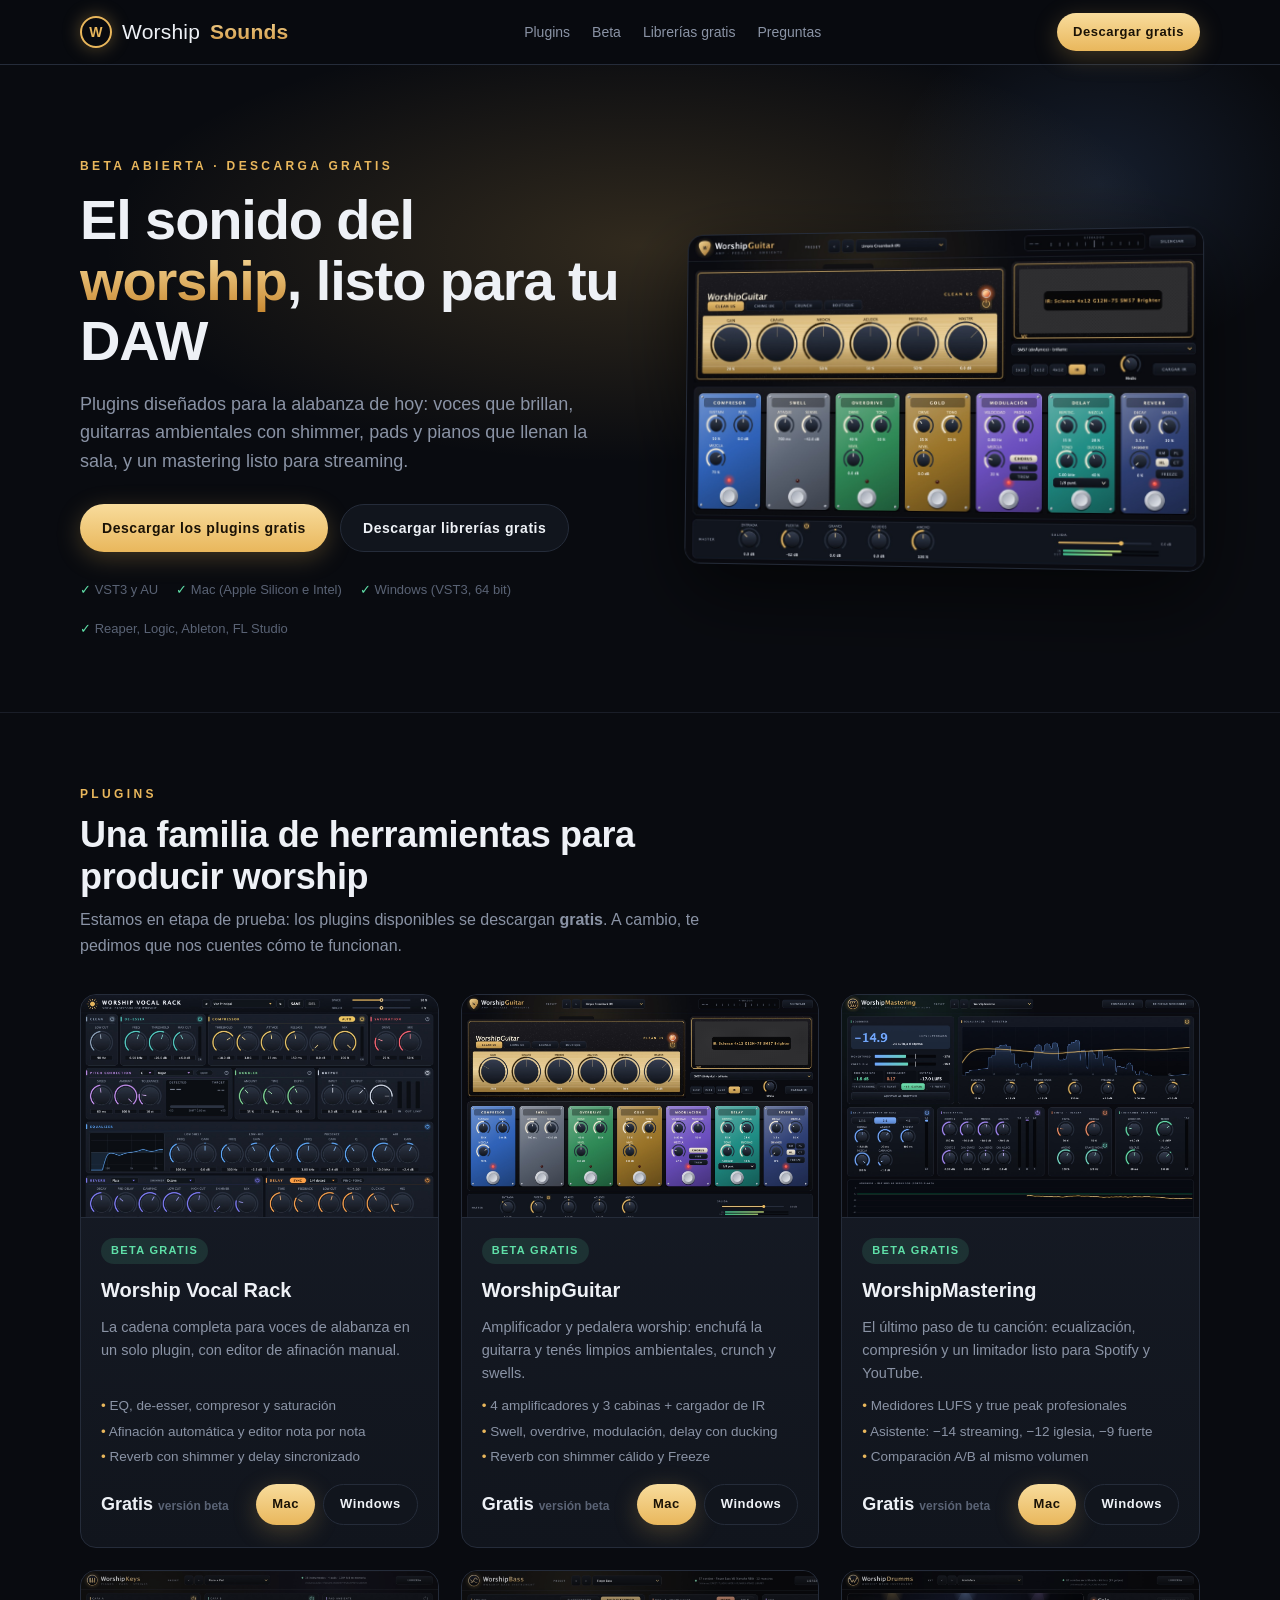
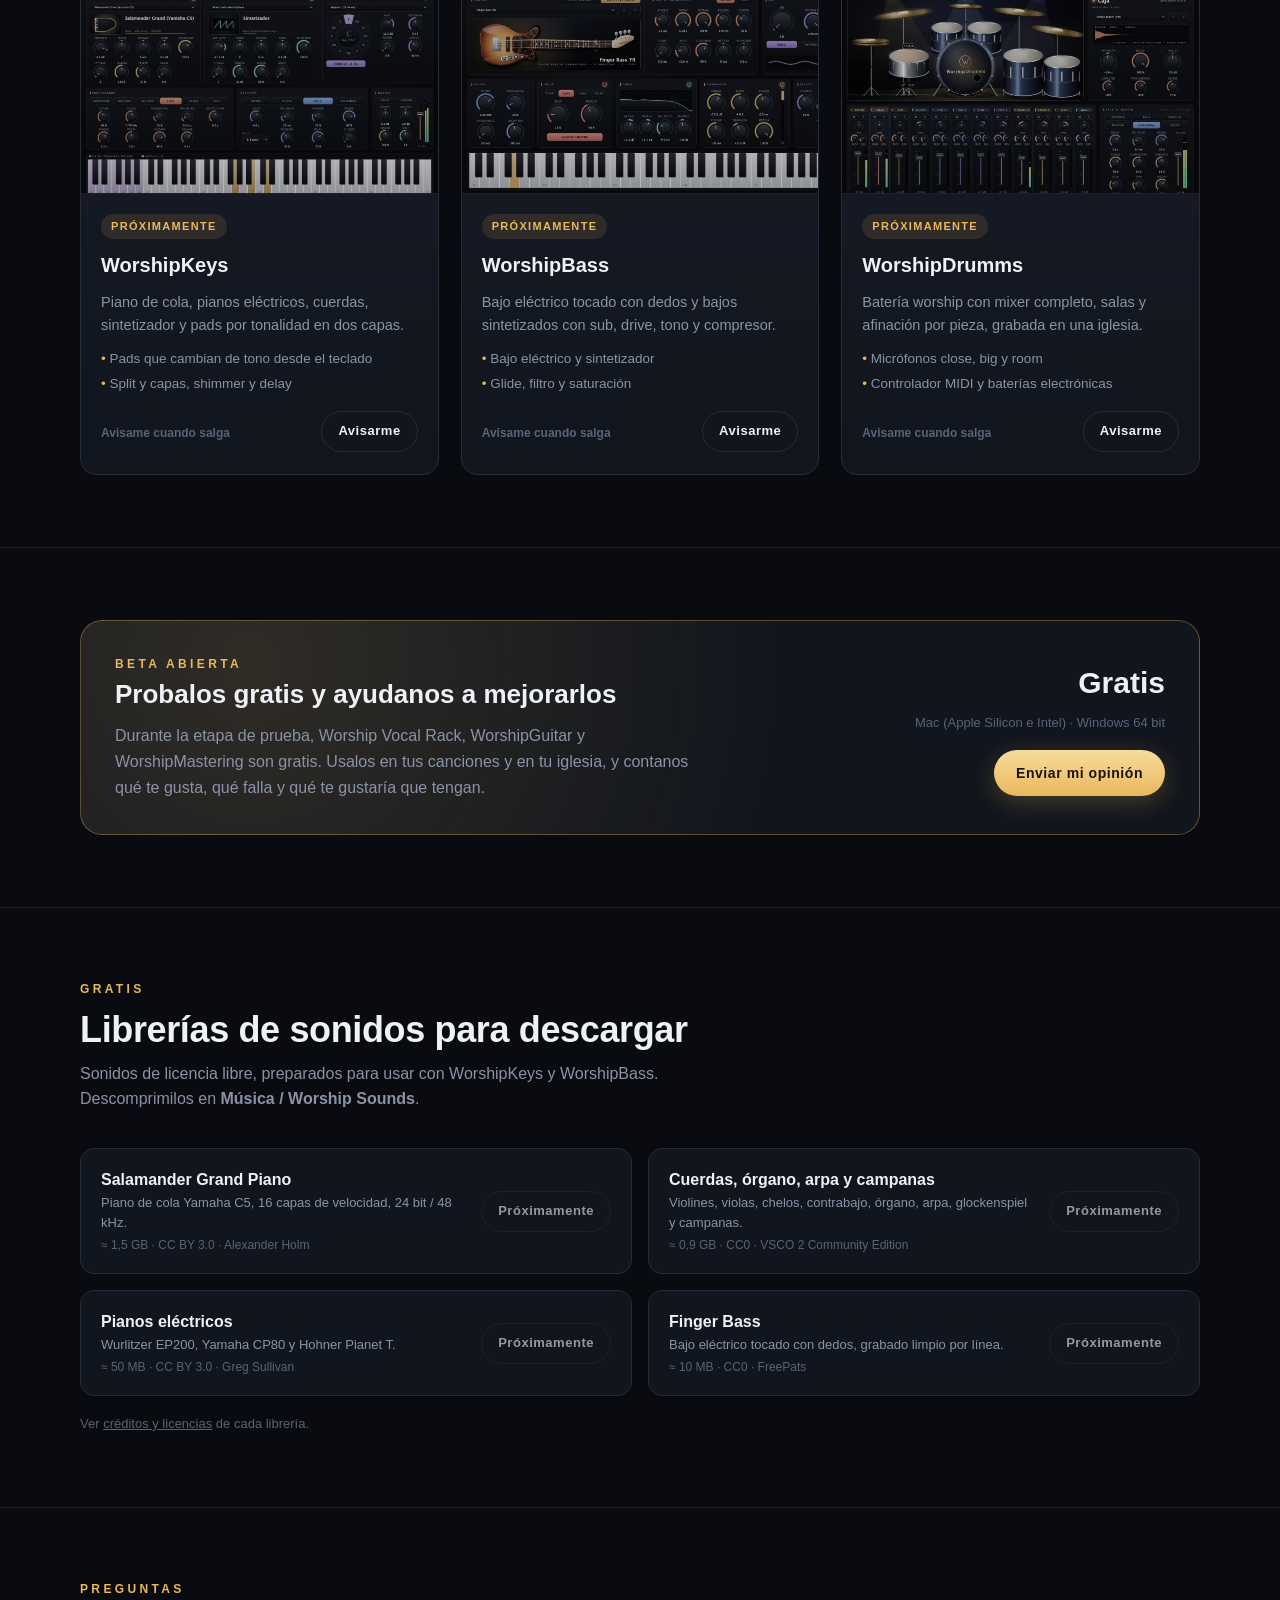
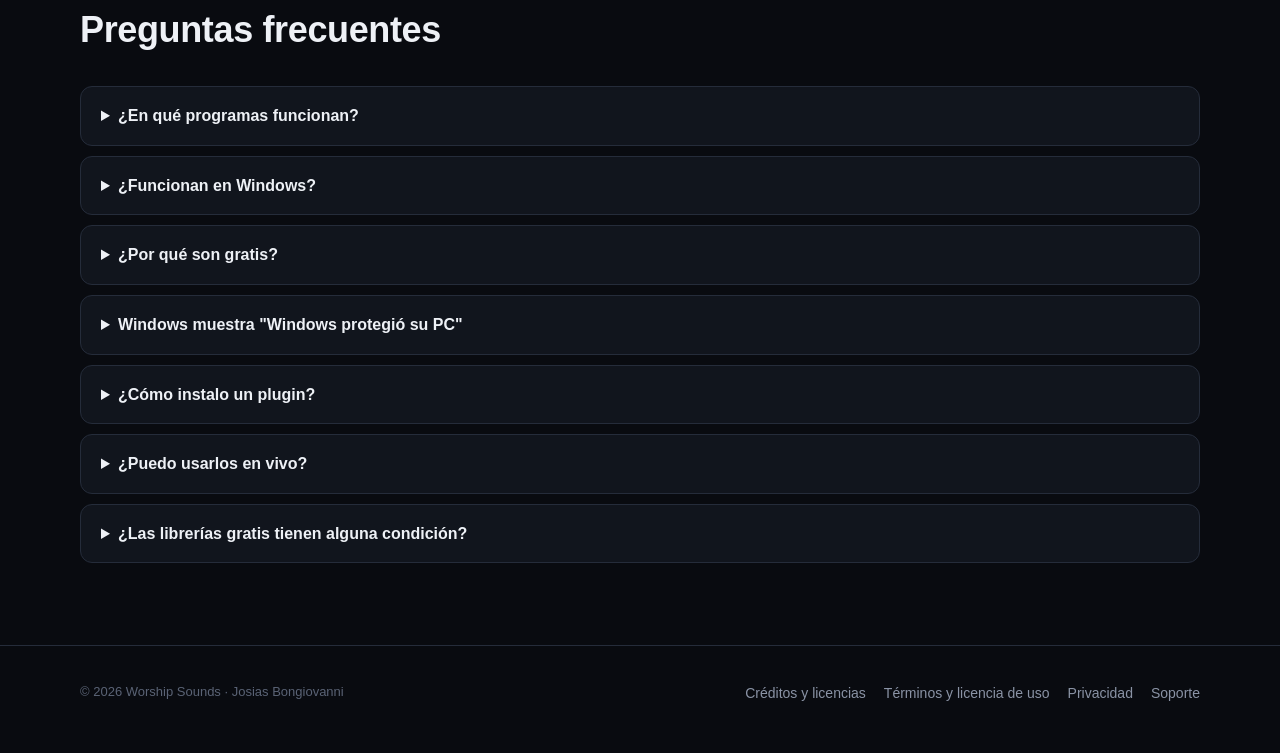
==== commit d8c68942: "Instaladores Mac firmados y notarizados: FAQ de Windows en lugar del aviso de macOS Co-Authored-By: " ====
--- a/index.html
+++ b/index.html
@@ -157,7 +157,7 @@
     <details><summary>¿En qué programas funcionan?</summary><p>En cualquier programa que use plugins VST3 o Audio Unit: Reaper, Logic Pro, GarageBand, Ableton Live, FL Studio, Cubase, Studio One y otros.</p></details>
     <details><summary>¿Funcionan en Windows?</summary><p>Sí. En Mac (Apple Silicon e Intel, macOS 11 o superior) como VST3 y Audio Unit, y en Windows de 64 bit como VST3. En Windows, descomprimí el archivo y copiá la carpeta <b>.vst3</b> en <b>C:\Program Files\Common Files\VST3</b>.</p></details>
     <details><summary>¿Por qué son gratis?</summary><p>Estamos en etapa de prueba. Los plugins de la beta son gratis para que los pruebes en tu música y nos ayudes a pulirlos. Más adelante tendrán un precio; lo que descargues durante la beta lo podés seguir usando.</p></details>
-    <details><summary>macOS dice que no puede verificar el desarrollador</summary><p>Mientras dura la beta, el instalador todavía no está firmado por Apple. Hacé clic derecho sobre el archivo, elegí <b>Abrir</b> y confirmá. Si no aparece la opción, andá a Ajustes del Sistema → Privacidad y seguridad → <b>Abrir de todos modos</b>.</p></details>
+    <details><summary>Windows muestra "Windows protegió su PC"</summary><p>En la beta, los plugins para Windows todavía no tienen firma de Microsoft. Si aparece ese aviso, tocá <b>Más información</b> y después <b>Ejecutar de todas formas</b>. En Mac los instaladores están firmados y verificados por Apple.</p></details>
     <details><summary>¿Cómo instalo un plugin?</summary><p>Descargá el instalador, abrilo y seguí los pasos. Después, en tu programa, buscá el plugin en la lista de efectos o instrumentos. Si no aparece, volvé a escanear los plugins desde las preferencias.</p></details>
     <details><summary>¿Puedo usarlos en vivo?</summary><p>Sí. WorshipGuitar tiene una latencia de 1,6 ms y está pensado para tocar en vivo; WorshipMastering se usa en la producción final.</p></details>
     <details><summary>¿Las librerías gratis tienen alguna condición?</summary><p>Son de licencia libre. Algunas piden que se nombre al autor si las redistribuís; los detalles están en la página de créditos.</p></details>
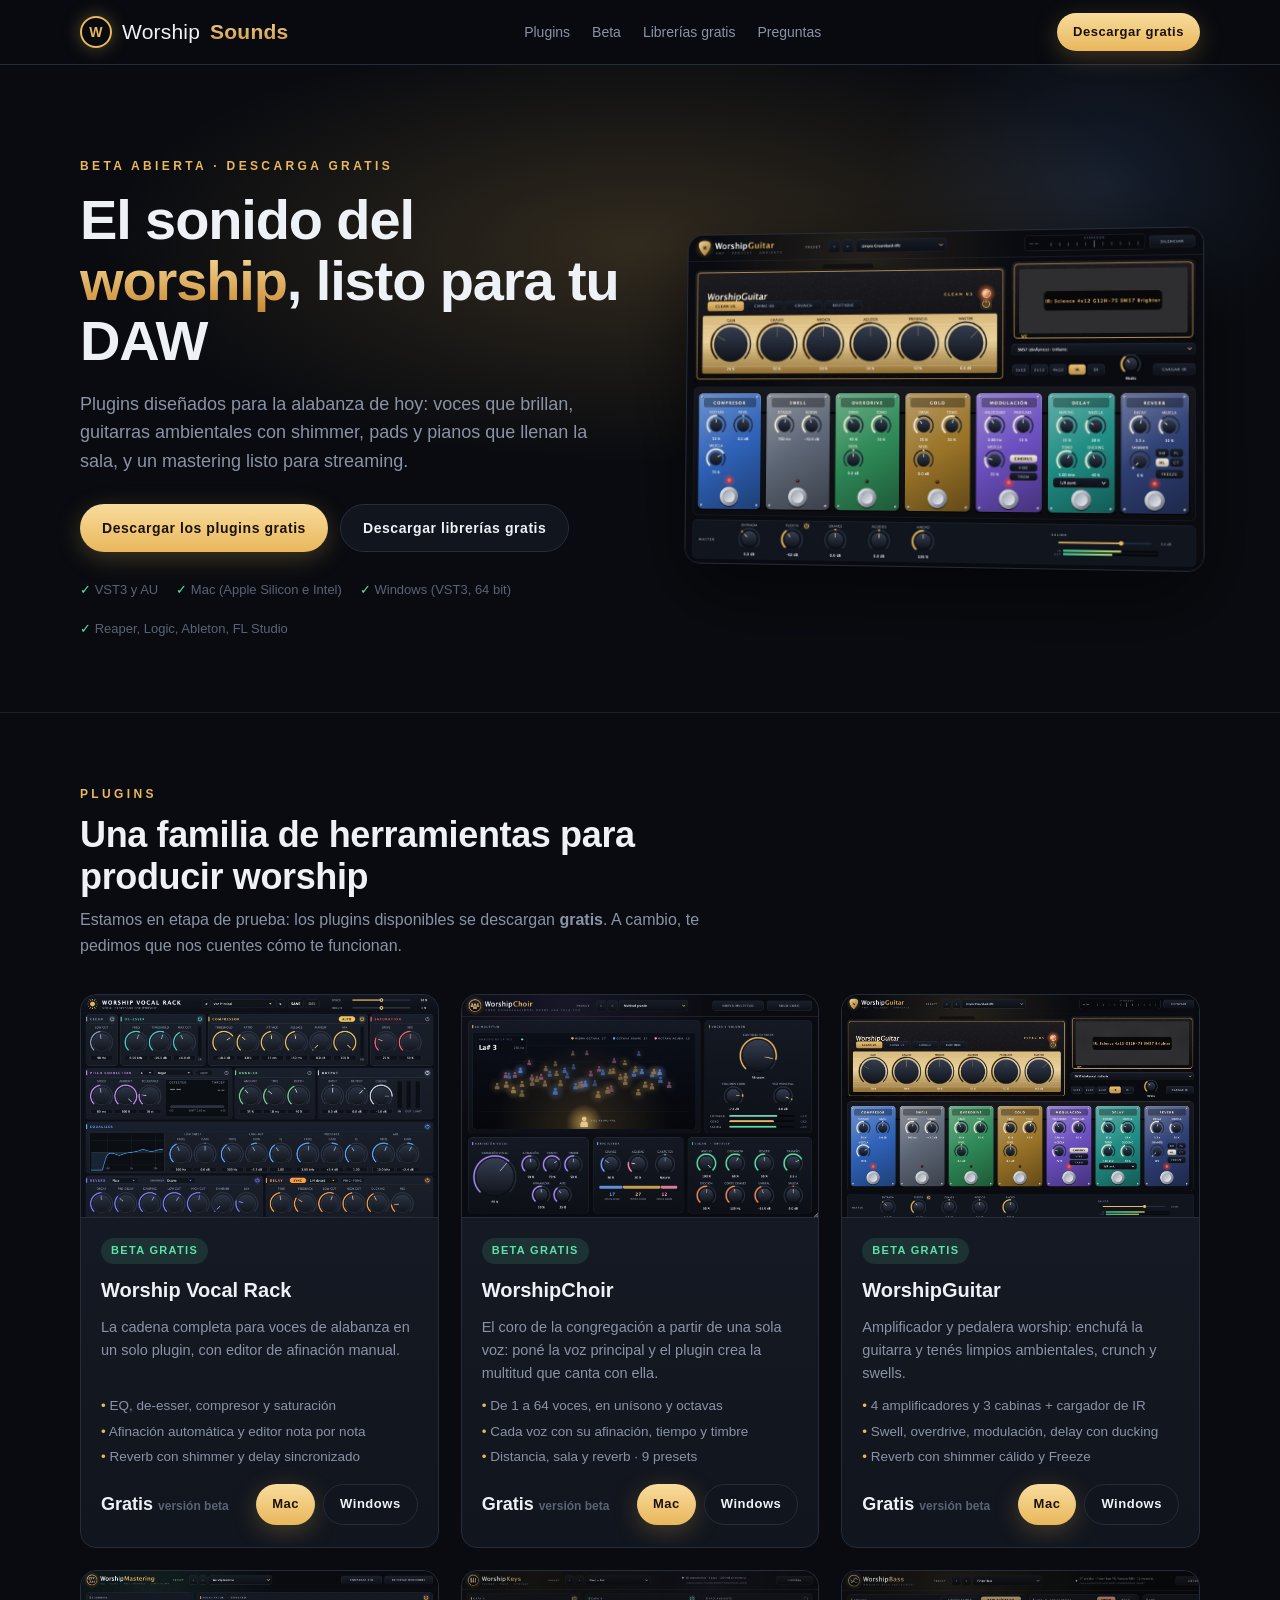
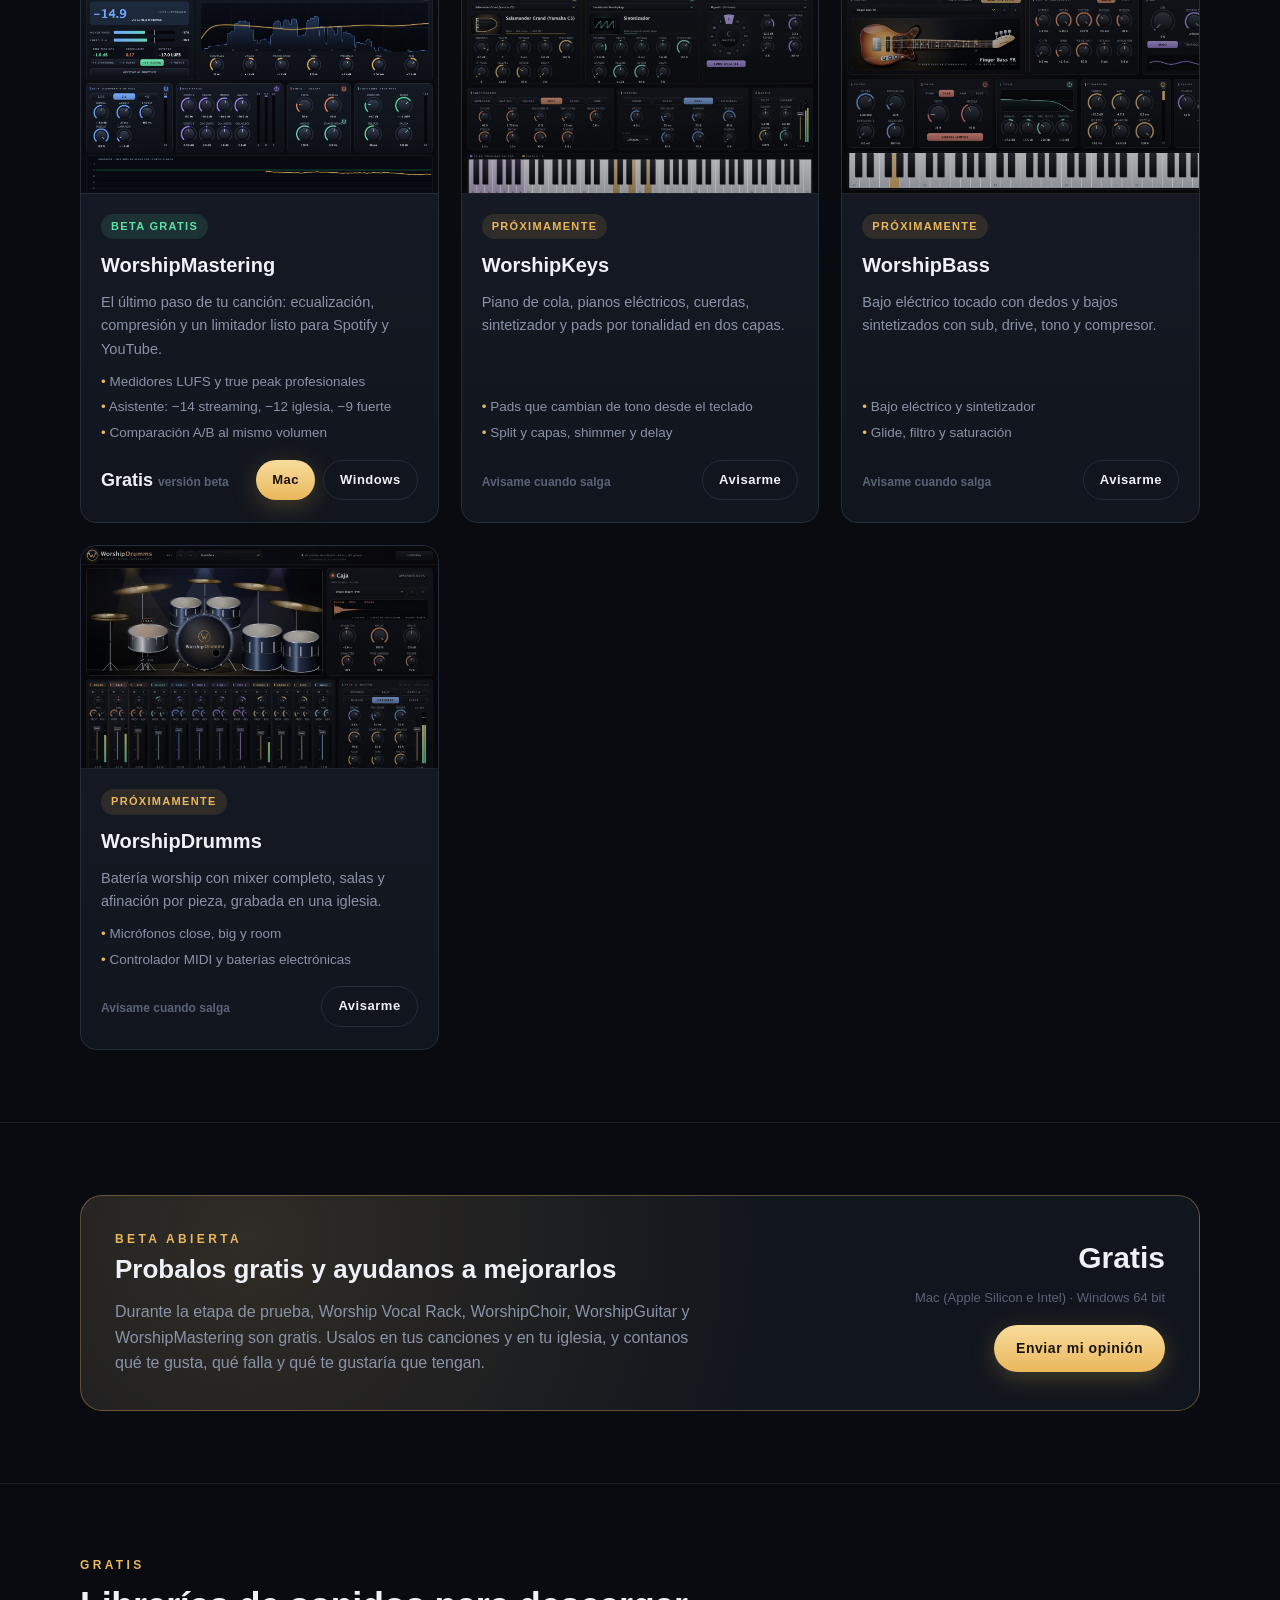
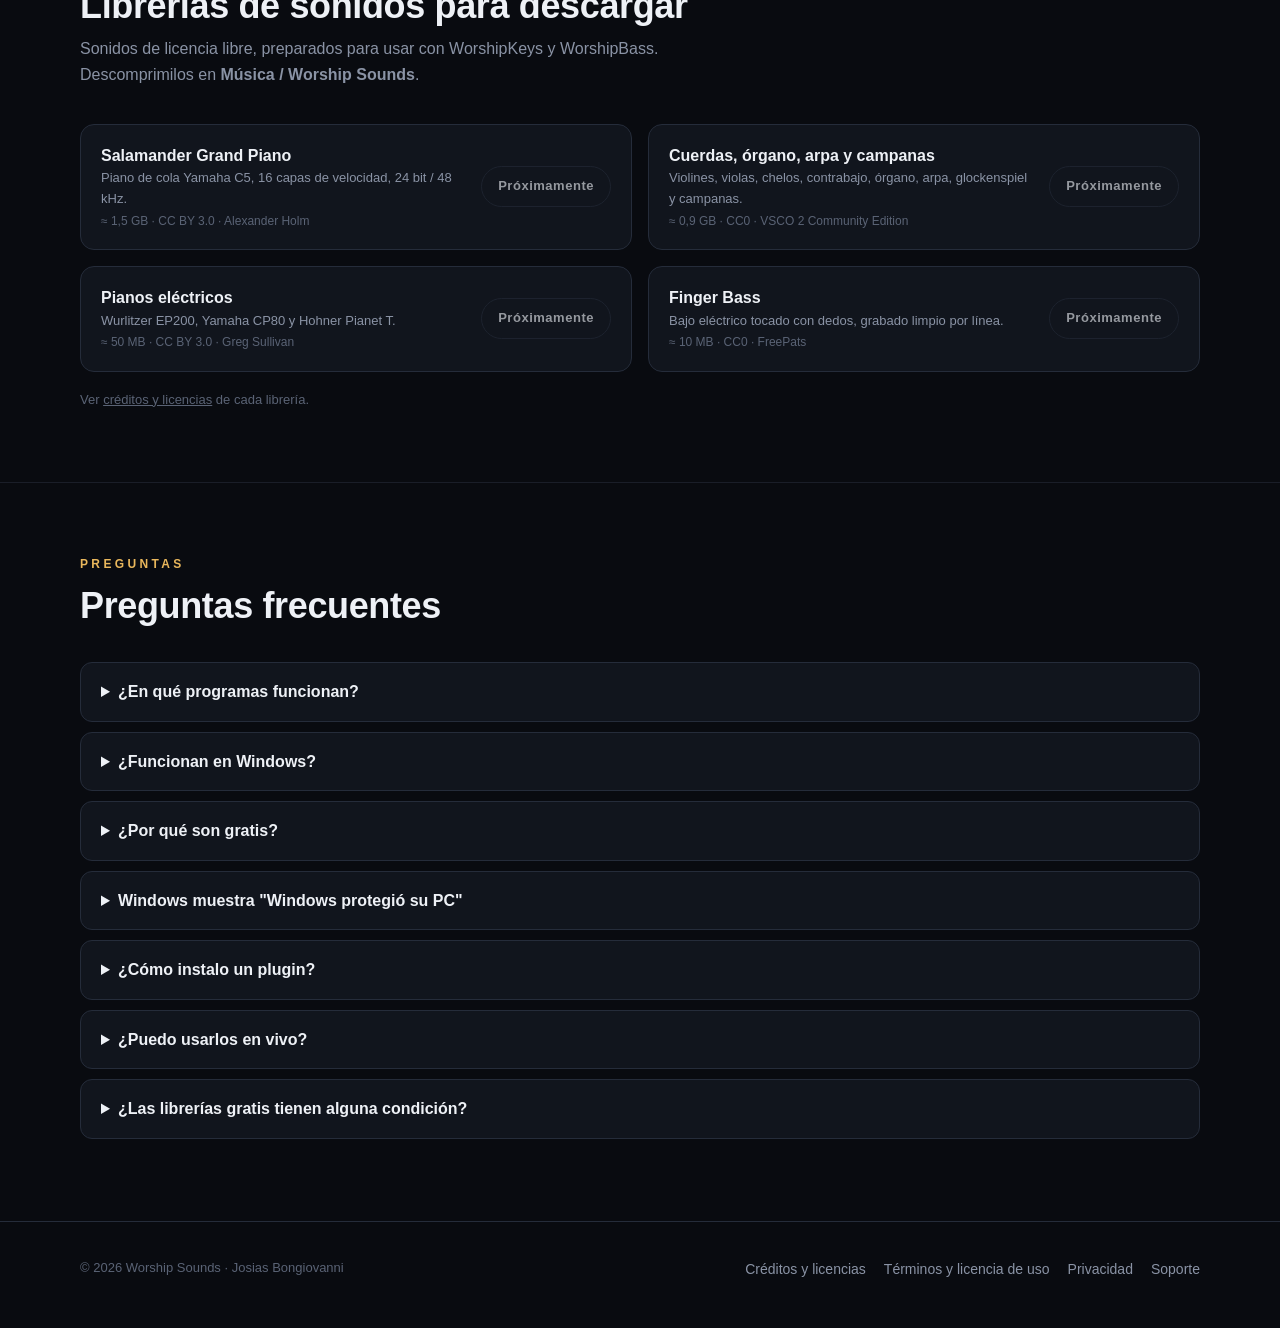
==== commit eb5fe99b: "WorshipChoir: nueva tarjeta en la home (beta gratis, Mac y Windows), imagen del plugin y mención en " ====
--- a/index.html
+++ b/index.html
@@ -4,7 +4,7 @@
   <meta charset="utf-8">
   <meta name="viewport" content="width=device-width, initial-scale=1">
   <title>Worship Sounds · Plugins para música worship</title>
-  <meta name="description" content="Plugins de audio pensados para la música worship: voces, guitarra, mastering, teclados, bajo y batería. Librerías de sonidos gratis.">
+  <meta name="description" content="Plugins de audio pensados para la música worship: voces, coros, guitarra, mastering, teclados, bajo y batería. Librerías de sonidos gratis.">
   <link rel="stylesheet" href="style.css">
 </head>
 <body>
@@ -55,6 +55,17 @@
           <p>La cadena completa para voces de alabanza en un solo plugin, con editor de afinación manual.</p>
           <ul class="feat"><li>EQ, de-esser, compresor y saturación</li><li>Afinación automática y editor nota por nota</li><li>Reverb con shimmer y delay sincronizado</li></ul>
           <div class="row"><span class="price">Gratis <small>versión beta</small></span><span class="dl"><a class="btn btn-gold btn-small" href="https://github.com/josiasbongiovanni-cmd/worship-sounds-downloads/releases/latest/download/WorshipVocalRack-1.0.0-mac.pkg">Mac</a><a class="btn btn-ghost btn-small" href="https://github.com/josiasbongiovanni-cmd/worship-sounds-downloads/releases/latest/download/WorshipVocalRack-1.0.0-windows.zip">Windows</a></span></div>
+        </div>
+      </article>
+
+      <article class="card">
+        <img src="img/choir.jpg" alt="WorshipChoir">
+        <div class="body">
+          <span class="tag ok">Beta gratis</span>
+          <h3>WorshipChoir</h3>
+          <p>El coro de la congregación a partir de una sola voz: poné la voz principal y el plugin crea la multitud que canta con ella.</p>
+          <ul class="feat"><li>De 1 a 64 voces, en unísono y octavas</li><li>Cada voz con su afinación, tiempo y timbre</li><li>Distancia, sala y reverb · 9 presets</li></ul>
+          <div class="row"><span class="price">Gratis <small>versión beta</small></span><span class="dl"><a class="btn btn-gold btn-small" href="https://github.com/josiasbongiovanni-cmd/worship-sounds-downloads/releases/latest/download/WorshipChoir-1.0.0-mac.pkg">Mac</a><a class="btn btn-ghost btn-small" href="https://github.com/josiasbongiovanni-cmd/worship-sounds-downloads/releases/latest/download/WorshipChoir-1.0.0-windows.zip">Windows</a></span></div>
         </div>
       </article>
 
@@ -123,7 +134,7 @@
       <div>
         <div class="eyebrow">Beta abierta</div>
         <h3>Probalos gratis y ayudanos a mejorarlos</h3>
-        <p>Durante la etapa de prueba, Worship Vocal Rack, WorshipGuitar y WorshipMastering son gratis. Usalos en tus canciones y en tu iglesia, y contanos qué te gusta, qué falla y qué te gustaría que tengan.</p>
+        <p>Durante la etapa de prueba, Worship Vocal Rack, WorshipChoir, WorshipGuitar y WorshipMastering son gratis. Usalos en tus canciones y en tu iglesia, y contanos qué te gusta, qué falla y qué te gustaría que tengan.</p>
       </div>
       <div style="text-align:right">
         <div class="price">Gratis</div>
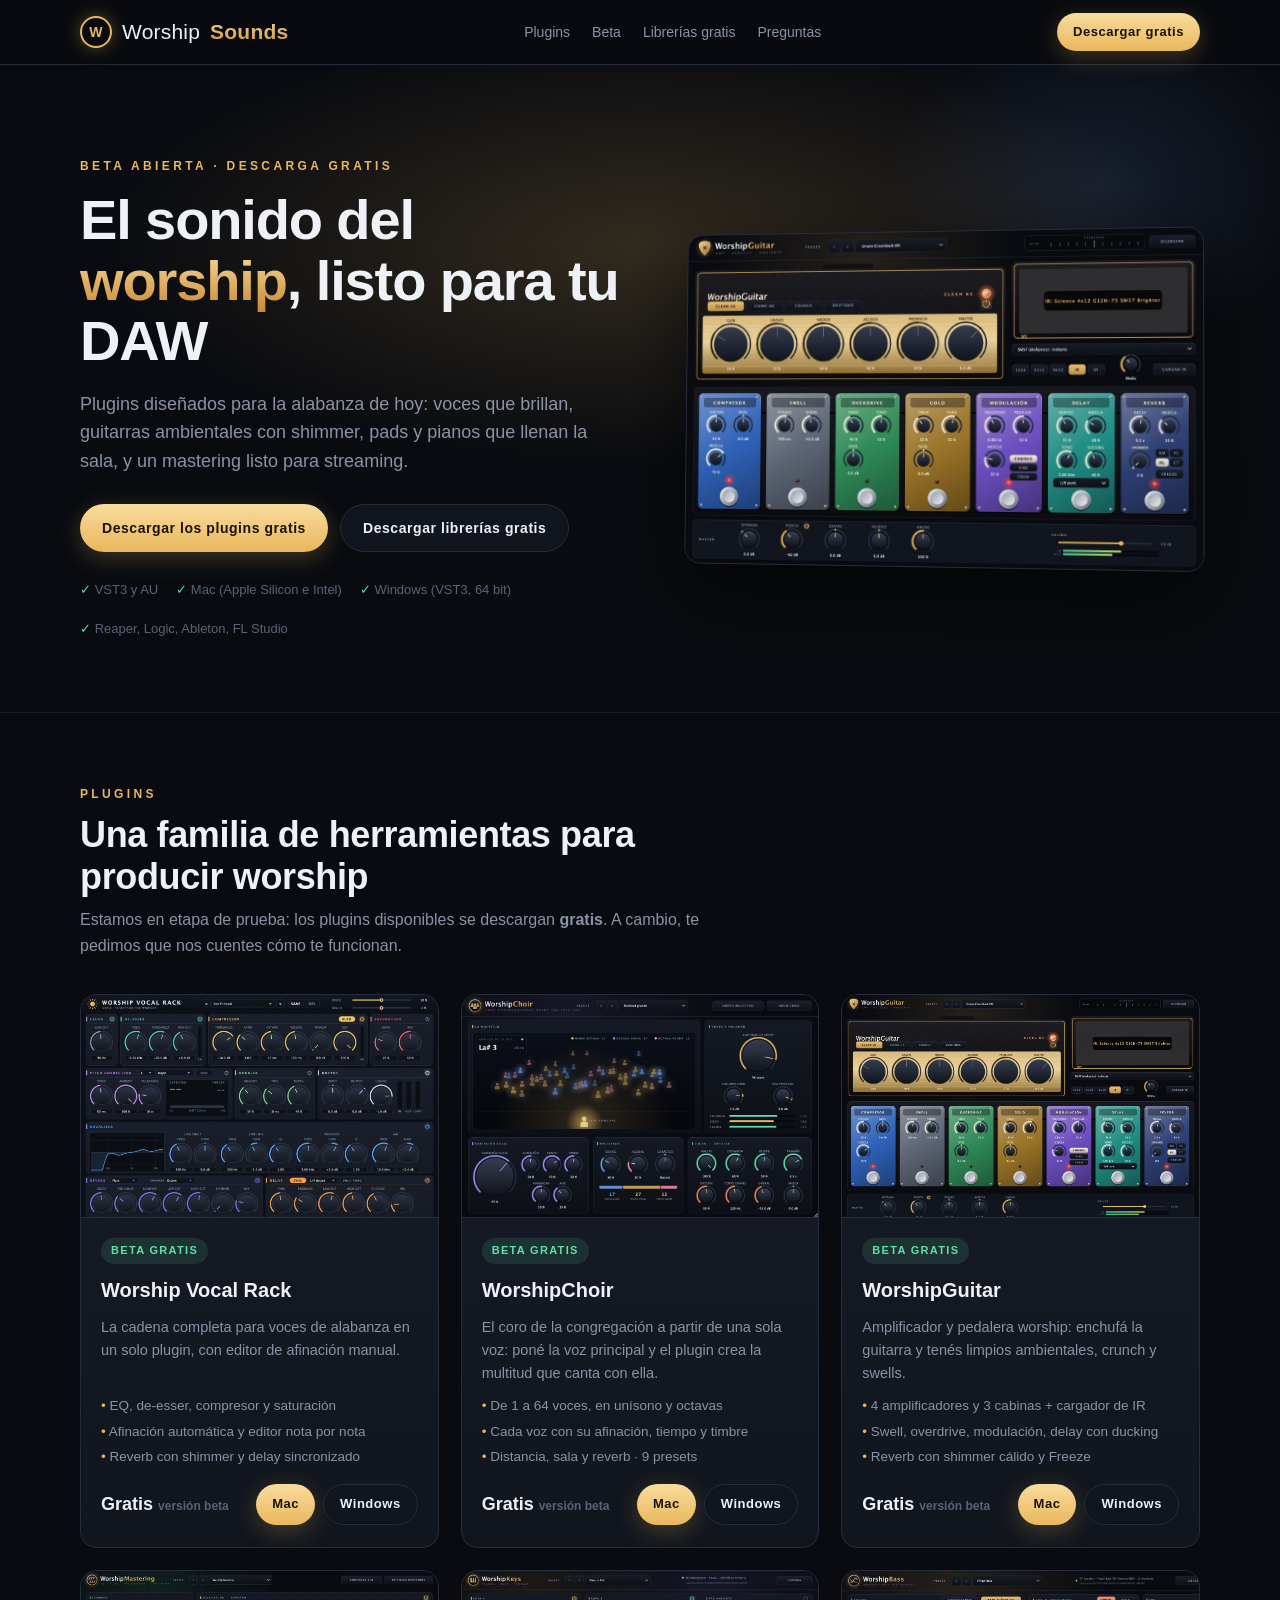
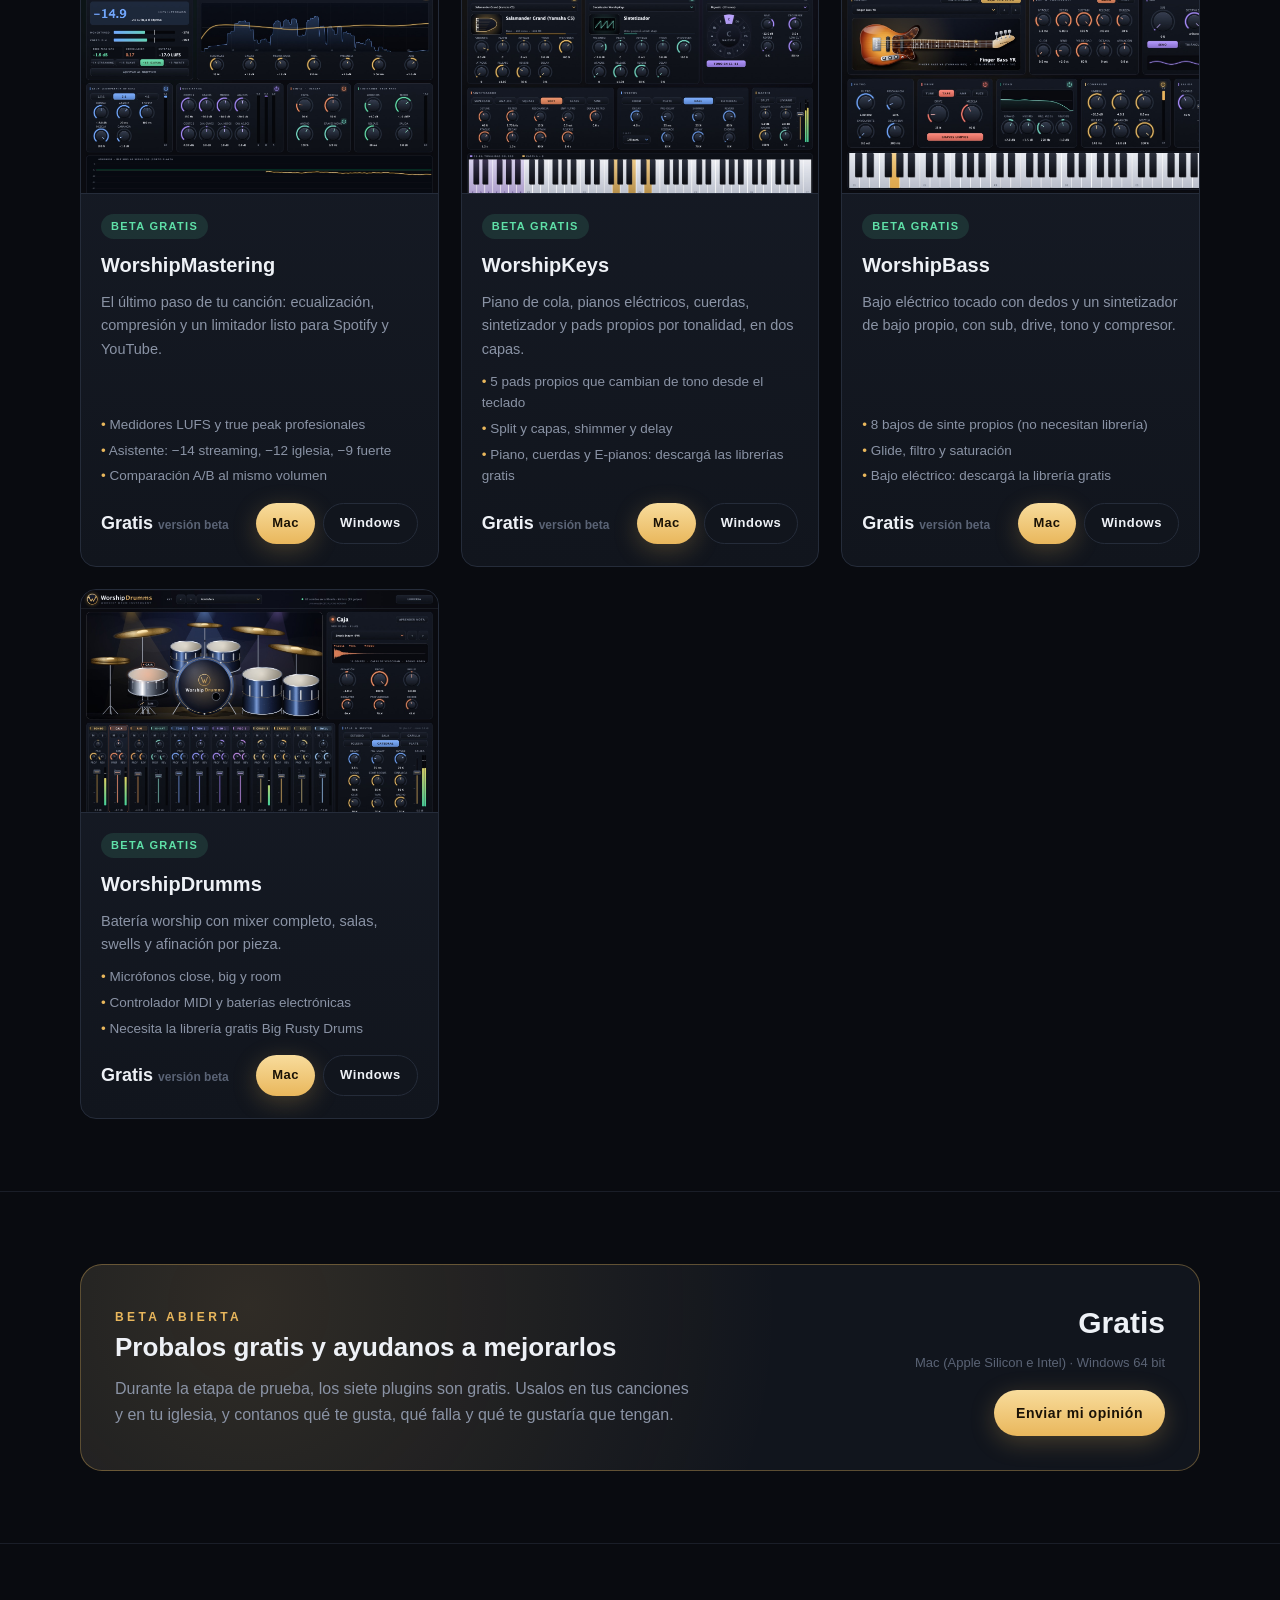
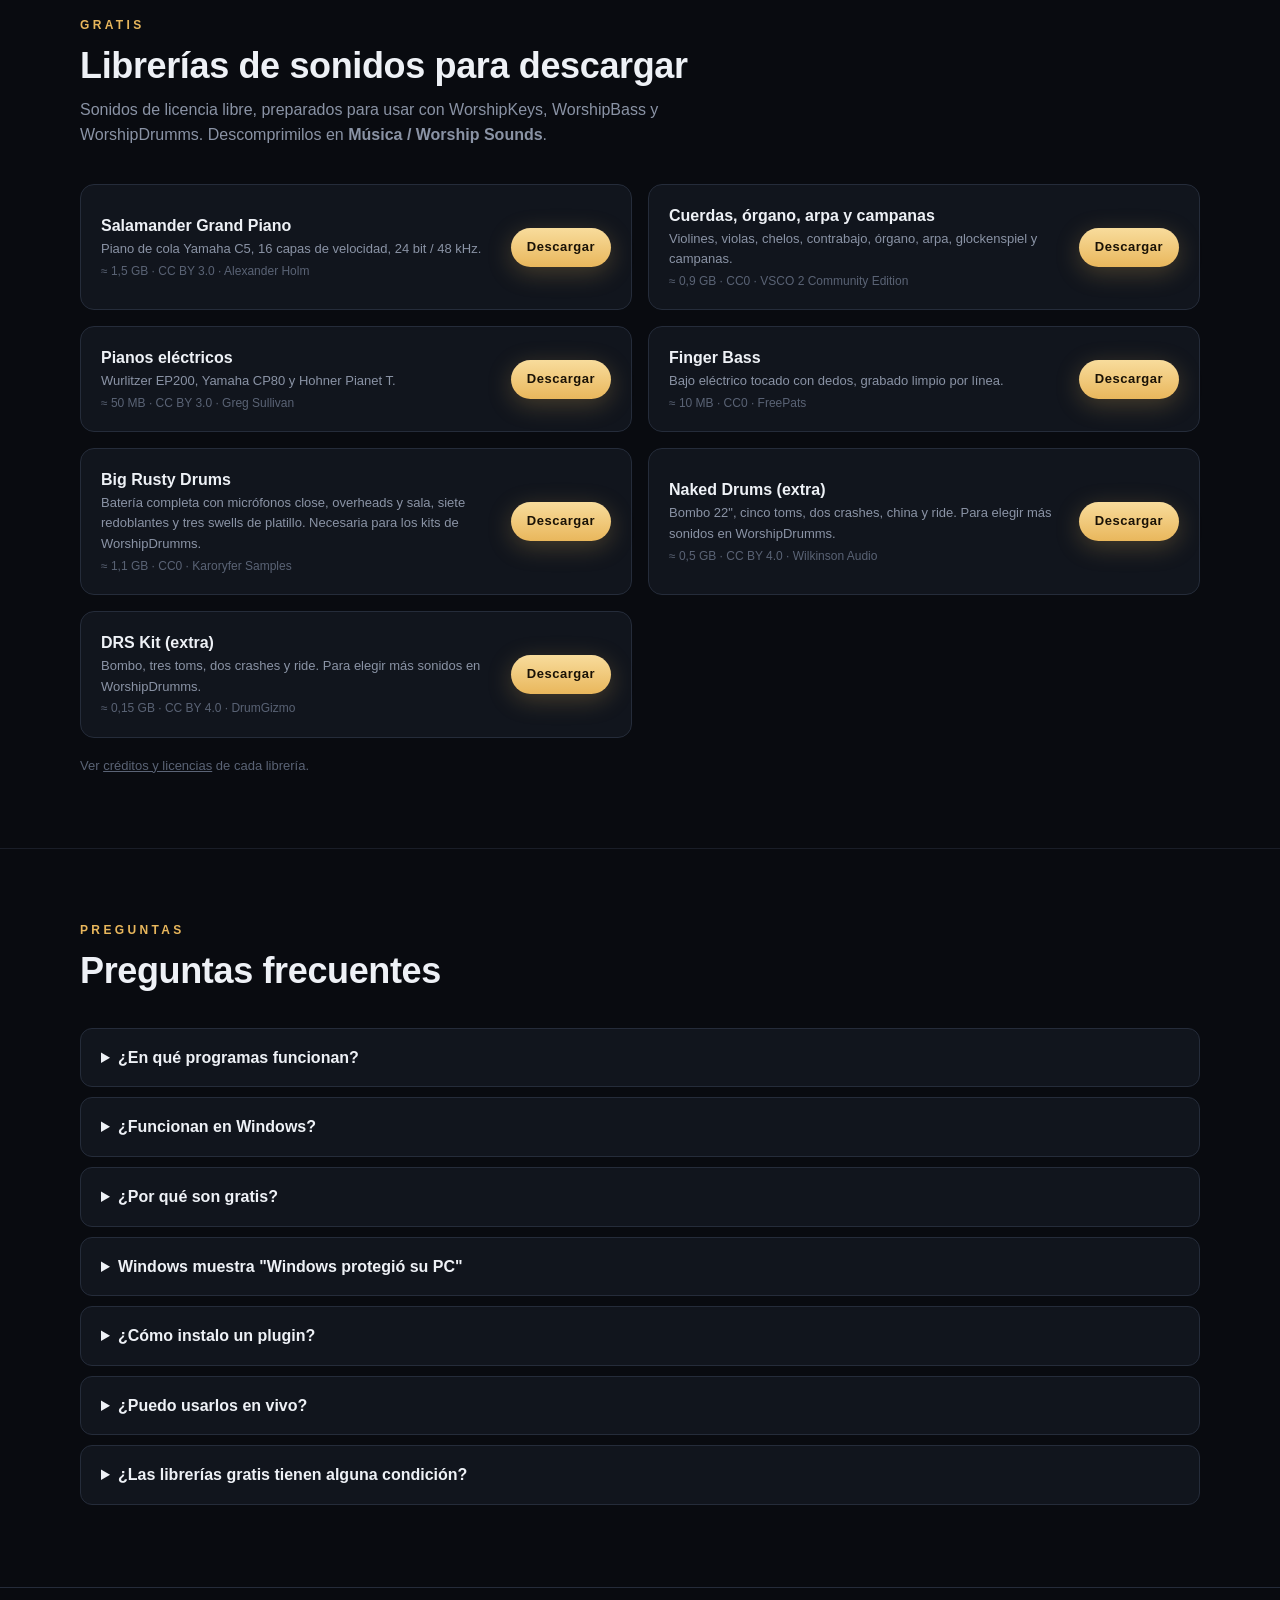
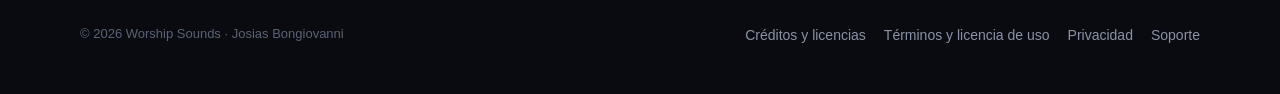
==== commit 36ea8bb6: "WorshipKeys, WorshipBass y WorshipDrumms disponibles en la beta gratis (Mac y Windows); librerías gr" ====
--- a/index.html
+++ b/index.html
@@ -91,36 +91,36 @@
         </div>
       </article>
 
-      <article class="card soon">
+      <article class="card">
         <img src="img/keys.jpg" alt="WorshipKeys">
         <div class="body">
-          <span class="tag soon">Próximamente</span>
+          <span class="tag ok">Beta gratis</span>
           <h3>WorshipKeys</h3>
-          <p>Piano de cola, pianos eléctricos, cuerdas, sintetizador y pads por tonalidad en dos capas.</p>
-          <ul class="feat"><li>Pads que cambian de tono desde el teclado</li><li>Split y capas, shimmer y delay</li></ul>
-          <div class="row"><span class="price"><small>Avisame cuando salga</small></span><a class="btn btn-ghost btn-small" href="#avisar">Avisarme</a></div>
+          <p>Piano de cola, pianos eléctricos, cuerdas, sintetizador y pads propios por tonalidad, en dos capas.</p>
+          <ul class="feat"><li>5 pads propios que cambian de tono desde el teclado</li><li>Split y capas, shimmer y delay</li><li>Piano, cuerdas y E-pianos: descargá las librerías gratis</li></ul>
+          <div class="row"><span class="price">Gratis <small>versión beta</small></span><span class="dl"><a class="btn btn-gold btn-small" href="https://github.com/josiasbongiovanni-cmd/worship-sounds-downloads/releases/latest/download/WorshipKeys-1.0.0-mac.pkg">Mac</a><a class="btn btn-ghost btn-small" href="https://github.com/josiasbongiovanni-cmd/worship-sounds-downloads/releases/latest/download/WorshipKeys-1.0.0-windows.zip">Windows</a></span></div>
         </div>
       </article>
 
-      <article class="card soon">
+      <article class="card">
         <img src="img/bass.jpg" alt="WorshipBass">
         <div class="body">
-          <span class="tag soon">Próximamente</span>
+          <span class="tag ok">Beta gratis</span>
           <h3>WorshipBass</h3>
-          <p>Bajo eléctrico tocado con dedos y bajos sintetizados con sub, drive, tono y compresor.</p>
-          <ul class="feat"><li>Bajo eléctrico y sintetizador</li><li>Glide, filtro y saturación</li></ul>
-          <div class="row"><span class="price"><small>Avisame cuando salga</small></span><a class="btn btn-ghost btn-small" href="#avisar">Avisarme</a></div>
+          <p>Bajo eléctrico tocado con dedos y un sintetizador de bajo propio, con sub, drive, tono y compresor.</p>
+          <ul class="feat"><li>8 bajos de sinte propios (no necesitan librería)</li><li>Glide, filtro y saturación</li><li>Bajo eléctrico: descargá la librería gratis</li></ul>
+          <div class="row"><span class="price">Gratis <small>versión beta</small></span><span class="dl"><a class="btn btn-gold btn-small" href="https://github.com/josiasbongiovanni-cmd/worship-sounds-downloads/releases/latest/download/WorshipBass-1.0.0-mac.pkg">Mac</a><a class="btn btn-ghost btn-small" href="https://github.com/josiasbongiovanni-cmd/worship-sounds-downloads/releases/latest/download/WorshipBass-1.0.0-windows.zip">Windows</a></span></div>
         </div>
       </article>
 
-      <article class="card soon">
+      <article class="card">
         <img src="img/drumms.jpg" alt="WorshipDrumms">
         <div class="body">
-          <span class="tag soon">Próximamente</span>
+          <span class="tag ok">Beta gratis</span>
           <h3>WorshipDrumms</h3>
-          <p>Batería worship con mixer completo, salas y afinación por pieza, grabada en una iglesia.</p>
-          <ul class="feat"><li>Micrófonos close, big y room</li><li>Controlador MIDI y baterías electrónicas</li></ul>
-          <div class="row"><span class="price"><small>Avisame cuando salga</small></span><a class="btn btn-ghost btn-small" href="#avisar">Avisarme</a></div>
+          <p>Batería worship con mixer completo, salas, swells y afinación por pieza.</p>
+          <ul class="feat"><li>Micrófonos close, big y room</li><li>Controlador MIDI y baterías electrónicas</li><li>Necesita la librería gratis Big Rusty Drums</li></ul>
+          <div class="row"><span class="price">Gratis <small>versión beta</small></span><span class="dl"><a class="btn btn-gold btn-small" href="https://github.com/josiasbongiovanni-cmd/worship-sounds-downloads/releases/latest/download/WorshipDrumms-1.0.0-mac.pkg">Mac</a><a class="btn btn-ghost btn-small" href="https://github.com/josiasbongiovanni-cmd/worship-sounds-downloads/releases/latest/download/WorshipDrumms-1.0.0-windows.zip">Windows</a></span></div>
         </div>
       </article>
 
@@ -134,7 +134,7 @@
       <div>
         <div class="eyebrow">Beta abierta</div>
         <h3>Probalos gratis y ayudanos a mejorarlos</h3>
-        <p>Durante la etapa de prueba, Worship Vocal Rack, WorshipChoir, WorshipGuitar y WorshipMastering son gratis. Usalos en tus canciones y en tu iglesia, y contanos qué te gusta, qué falla y qué te gustaría que tengan.</p>
+        <p>Durante la etapa de prueba, los siete plugins son gratis. Usalos en tus canciones y en tu iglesia, y contanos qué te gusta, qué falla y qué te gustaría que tengan.</p>
       </div>
       <div style="text-align:right">
         <div class="price">Gratis</div>
@@ -150,13 +150,16 @@
     <div class="section-head">
       <div class="eyebrow">Gratis</div>
       <h2>Librerías de sonidos para descargar</h2>
-      <p>Sonidos de licencia libre, preparados para usar con WorshipKeys y WorshipBass. Descomprimilos en <b>Música / Worship Sounds</b>.</p>
+      <p>Sonidos de licencia libre, preparados para usar con WorshipKeys, WorshipBass y WorshipDrumms. Descomprimilos en <b>Música / Worship Sounds</b>.</p>
     </div>
     <div class="libs">
-      <div class="lib"><div><h4>Salamander Grand Piano</h4><p>Piano de cola Yamaha C5, 16 capas de velocidad, 24 bit / 48 kHz.</p><div class="meta">≈ 1,5 GB · CC BY 3.0 · Alexander Holm</div></div><span class="btn btn-ghost btn-small" style="opacity:.6;cursor:default">Próximamente</span></div>
-      <div class="lib"><div><h4>Cuerdas, órgano, arpa y campanas</h4><p>Violines, violas, chelos, contrabajo, órgano, arpa, glockenspiel y campanas.</p><div class="meta">≈ 0,9 GB · CC0 · VSCO 2 Community Edition</div></div><span class="btn btn-ghost btn-small" style="opacity:.6;cursor:default">Próximamente</span></div>
-      <div class="lib"><div><h4>Pianos eléctricos</h4><p>Wurlitzer EP200, Yamaha CP80 y Hohner Pianet T.</p><div class="meta">≈ 50 MB · CC BY 3.0 · Greg Sullivan</div></div><span class="btn btn-ghost btn-small" style="opacity:.6;cursor:default">Próximamente</span></div>
-      <div class="lib"><div><h4>Finger Bass</h4><p>Bajo eléctrico tocado con dedos, grabado limpio por línea.</p><div class="meta">≈ 10 MB · CC0 · FreePats</div></div><span class="btn btn-ghost btn-small" style="opacity:.6;cursor:default">Próximamente</span></div>
+      <div class="lib"><div><h4>Salamander Grand Piano</h4><p>Piano de cola Yamaha C5, 16 capas de velocidad, 24 bit / 48 kHz.</p><div class="meta">≈ 1,5 GB · CC BY 3.0 · Alexander Holm</div></div><a class="btn btn-gold btn-small" href="https://github.com/josiasbongiovanni-cmd/worship-sounds-downloads/releases/latest/download/WorshipKeys-Salamander-Grand-Piano.zip">Descargar</a></div>
+      <div class="lib"><div><h4>Cuerdas, órgano, arpa y campanas</h4><p>Violines, violas, chelos, contrabajo, órgano, arpa, glockenspiel y campanas.</p><div class="meta">≈ 0,9 GB · CC0 · VSCO 2 Community Edition</div></div><a class="btn btn-gold btn-small" href="https://github.com/josiasbongiovanni-cmd/worship-sounds-downloads/releases/latest/download/WorshipKeys-Cuerdas-Organo-Arpa-Campanas.zip">Descargar</a></div>
+      <div class="lib"><div><h4>Pianos eléctricos</h4><p>Wurlitzer EP200, Yamaha CP80 y Hohner Pianet T.</p><div class="meta">≈ 50 MB · CC BY 3.0 · Greg Sullivan</div></div><a class="btn btn-gold btn-small" href="https://github.com/josiasbongiovanni-cmd/worship-sounds-downloads/releases/latest/download/WorshipKeys-E-Pianos.zip">Descargar</a></div>
+      <div class="lib"><div><h4>Finger Bass</h4><p>Bajo eléctrico tocado con dedos, grabado limpio por línea.</p><div class="meta">≈ 10 MB · CC0 · FreePats</div></div><a class="btn btn-gold btn-small" href="https://github.com/josiasbongiovanni-cmd/worship-sounds-downloads/releases/latest/download/WorshipBass-Finger-Bass.zip">Descargar</a></div>
+      <div class="lib"><div><h4>Big Rusty Drums</h4><p>Batería completa con micrófonos close, overheads y sala, siete redoblantes y tres swells de platillo. Necesaria para los kits de WorshipDrumms.</p><div class="meta">≈ 1,1 GB · CC0 · Karoryfer Samples</div></div><a class="btn btn-gold btn-small" href="https://github.com/josiasbongiovanni-cmd/worship-sounds-downloads/releases/latest/download/WorshipDrumms-Big-Rusty-Drums.zip">Descargar</a></div>
+      <div class="lib"><div><h4>Naked Drums (extra)</h4><p>Bombo 22", cinco toms, dos crashes, china y ride. Para elegir más sonidos en WorshipDrumms.</p><div class="meta">≈ 0,5 GB · CC BY 4.0 · Wilkinson Audio</div></div><a class="btn btn-gold btn-small" href="https://github.com/josiasbongiovanni-cmd/worship-sounds-downloads/releases/latest/download/WorshipDrumms-Naked-Drums.zip">Descargar</a></div>
+      <div class="lib"><div><h4>DRS Kit (extra)</h4><p>Bombo, tres toms, dos crashes y ride. Para elegir más sonidos en WorshipDrumms.</p><div class="meta">≈ 0,15 GB · CC BY 4.0 · DrumGizmo</div></div><a class="btn btn-gold btn-small" href="https://github.com/josiasbongiovanni-cmd/worship-sounds-downloads/releases/latest/download/WorshipDrumms-DRS-Kit.zip">Descargar</a></div>
     </div>
     <p style="color:var(--faint);font-size:13px;margin-top:18px">Ver <a href="creditos.html" style="text-decoration:underline">créditos y licencias</a> de cada librería.</p>
   </div>
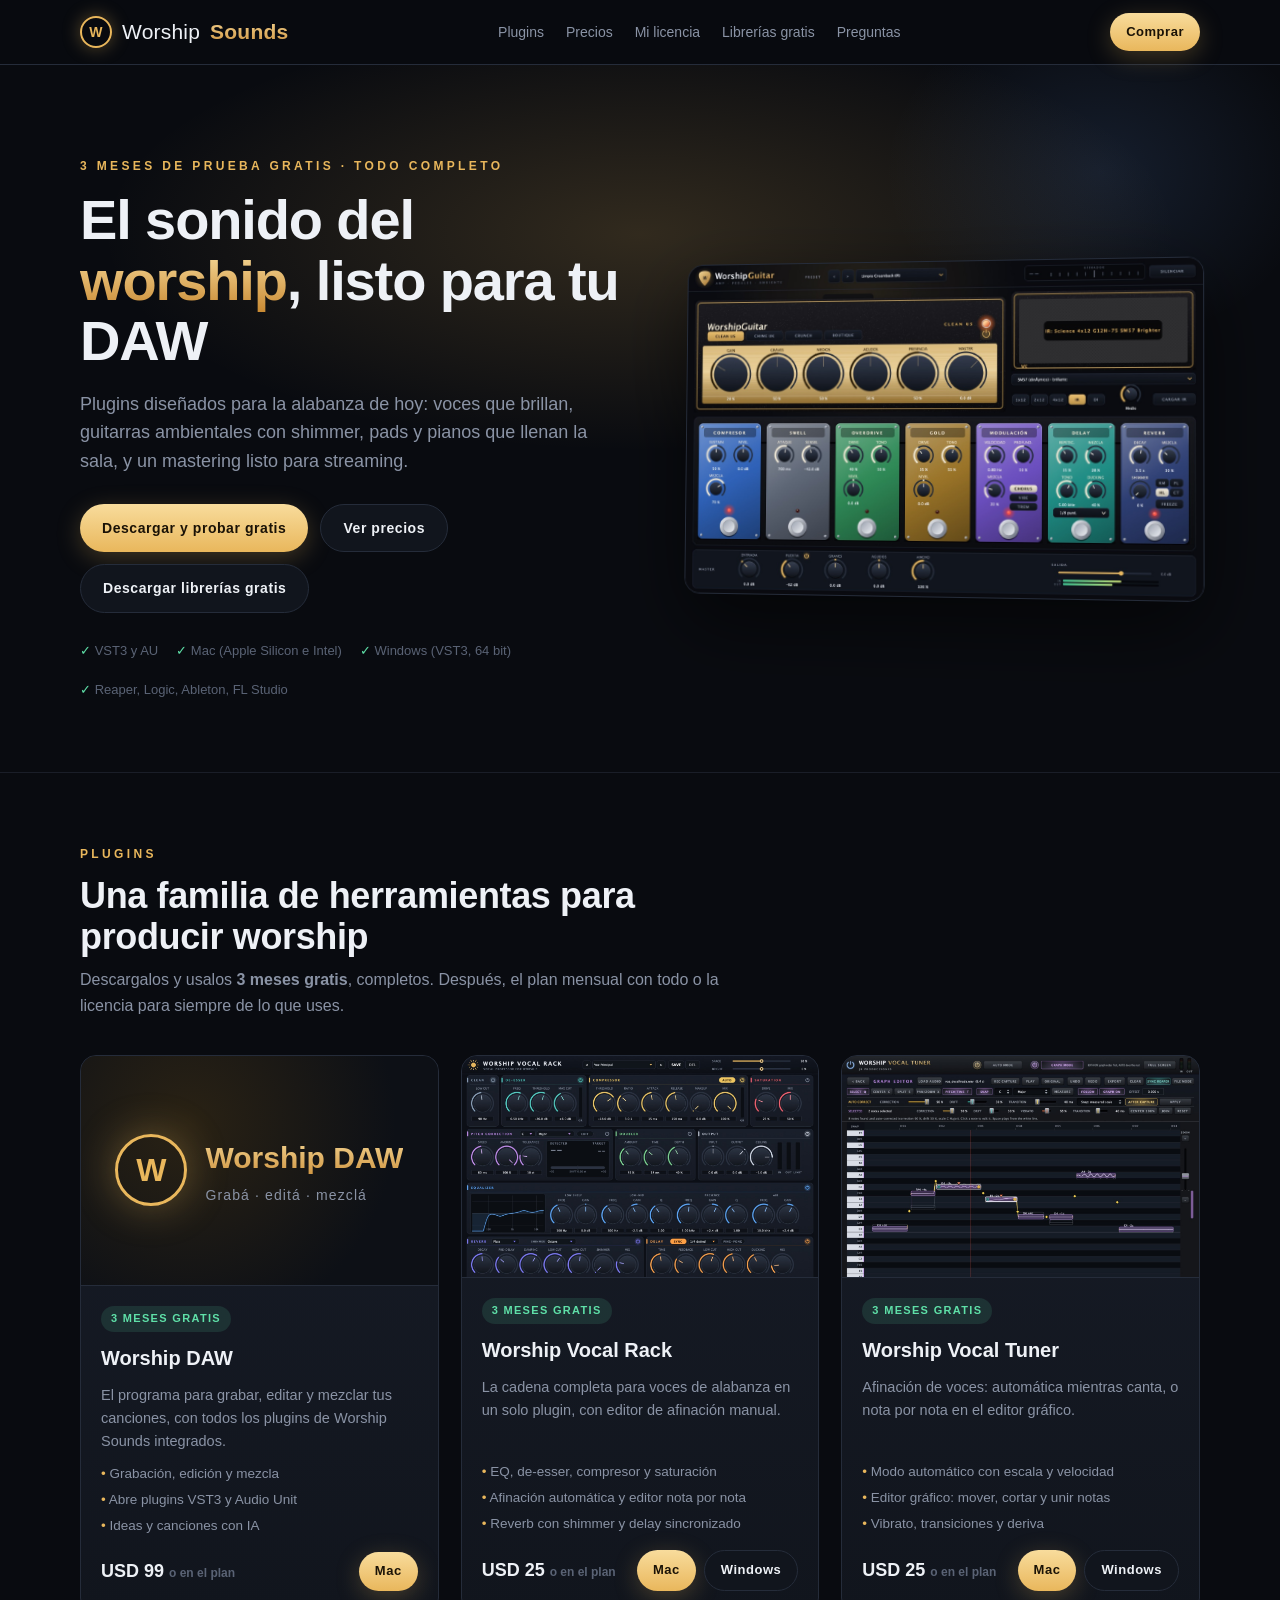
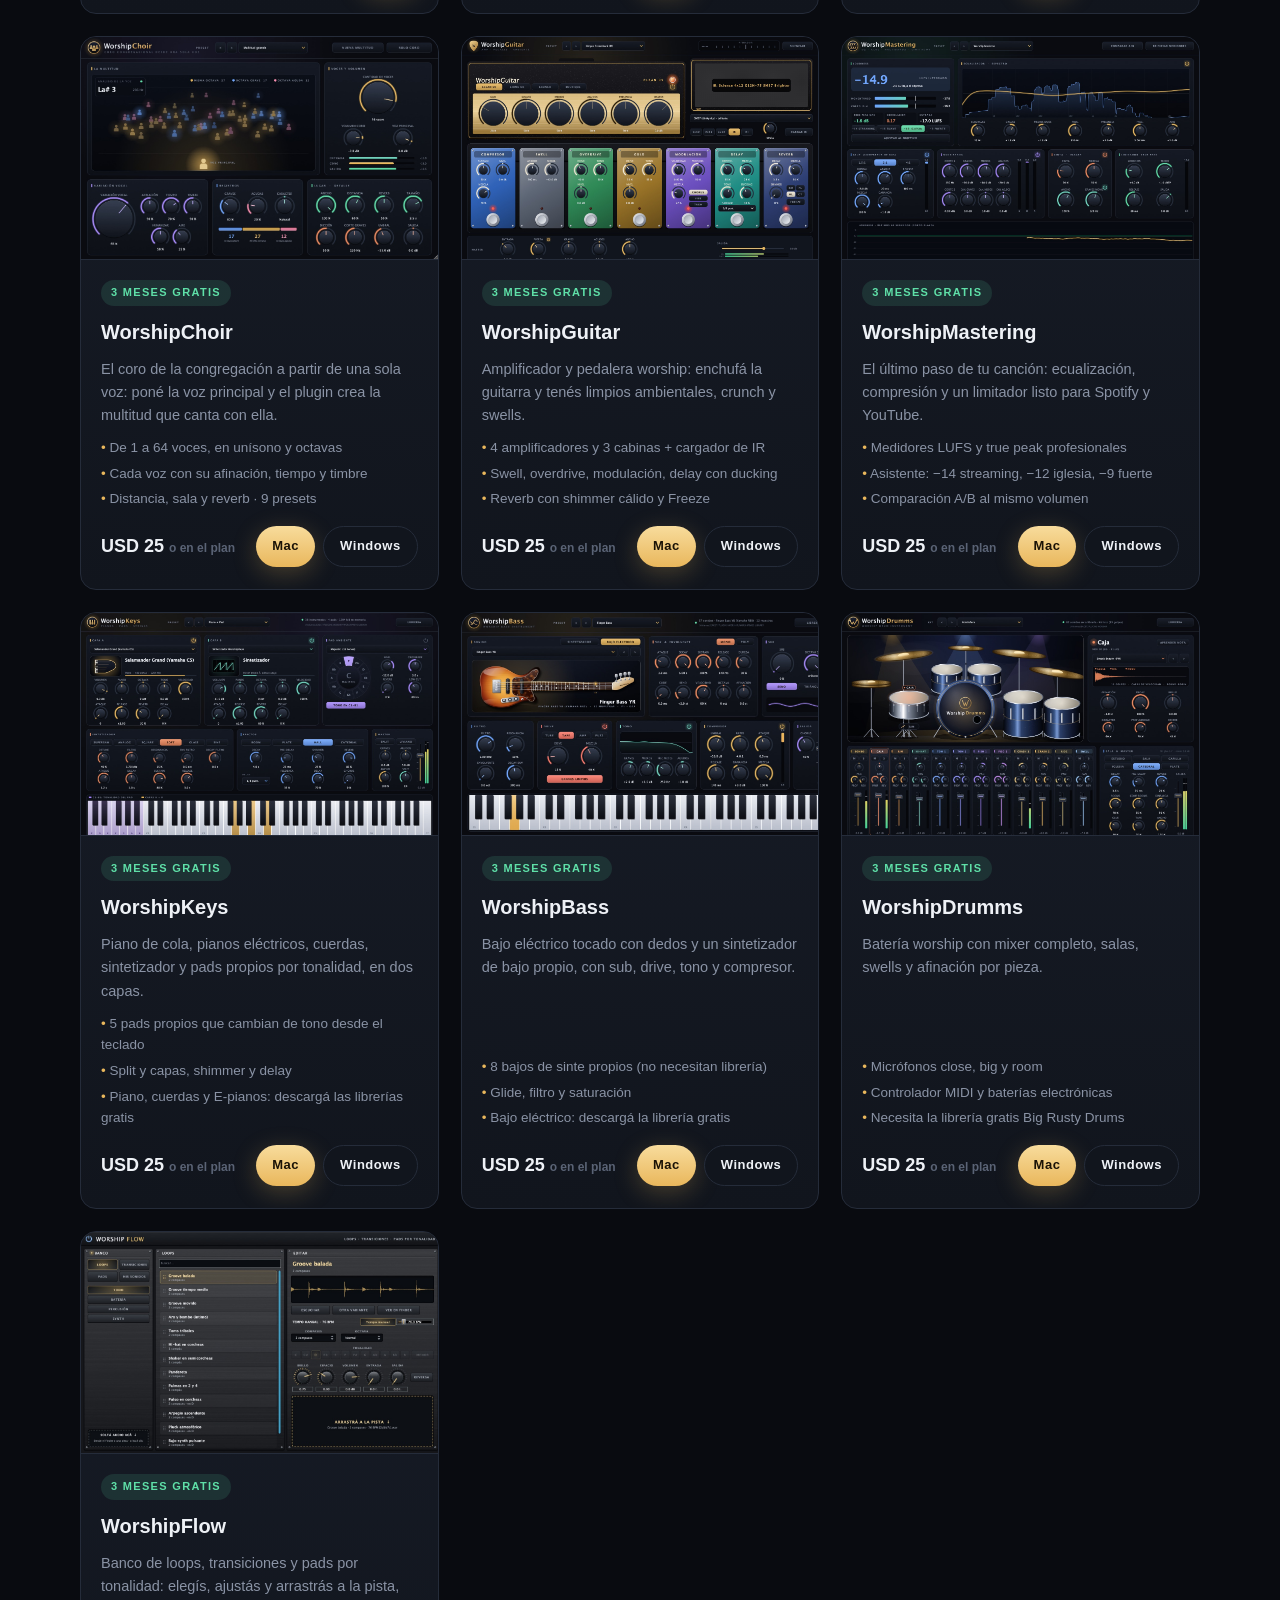
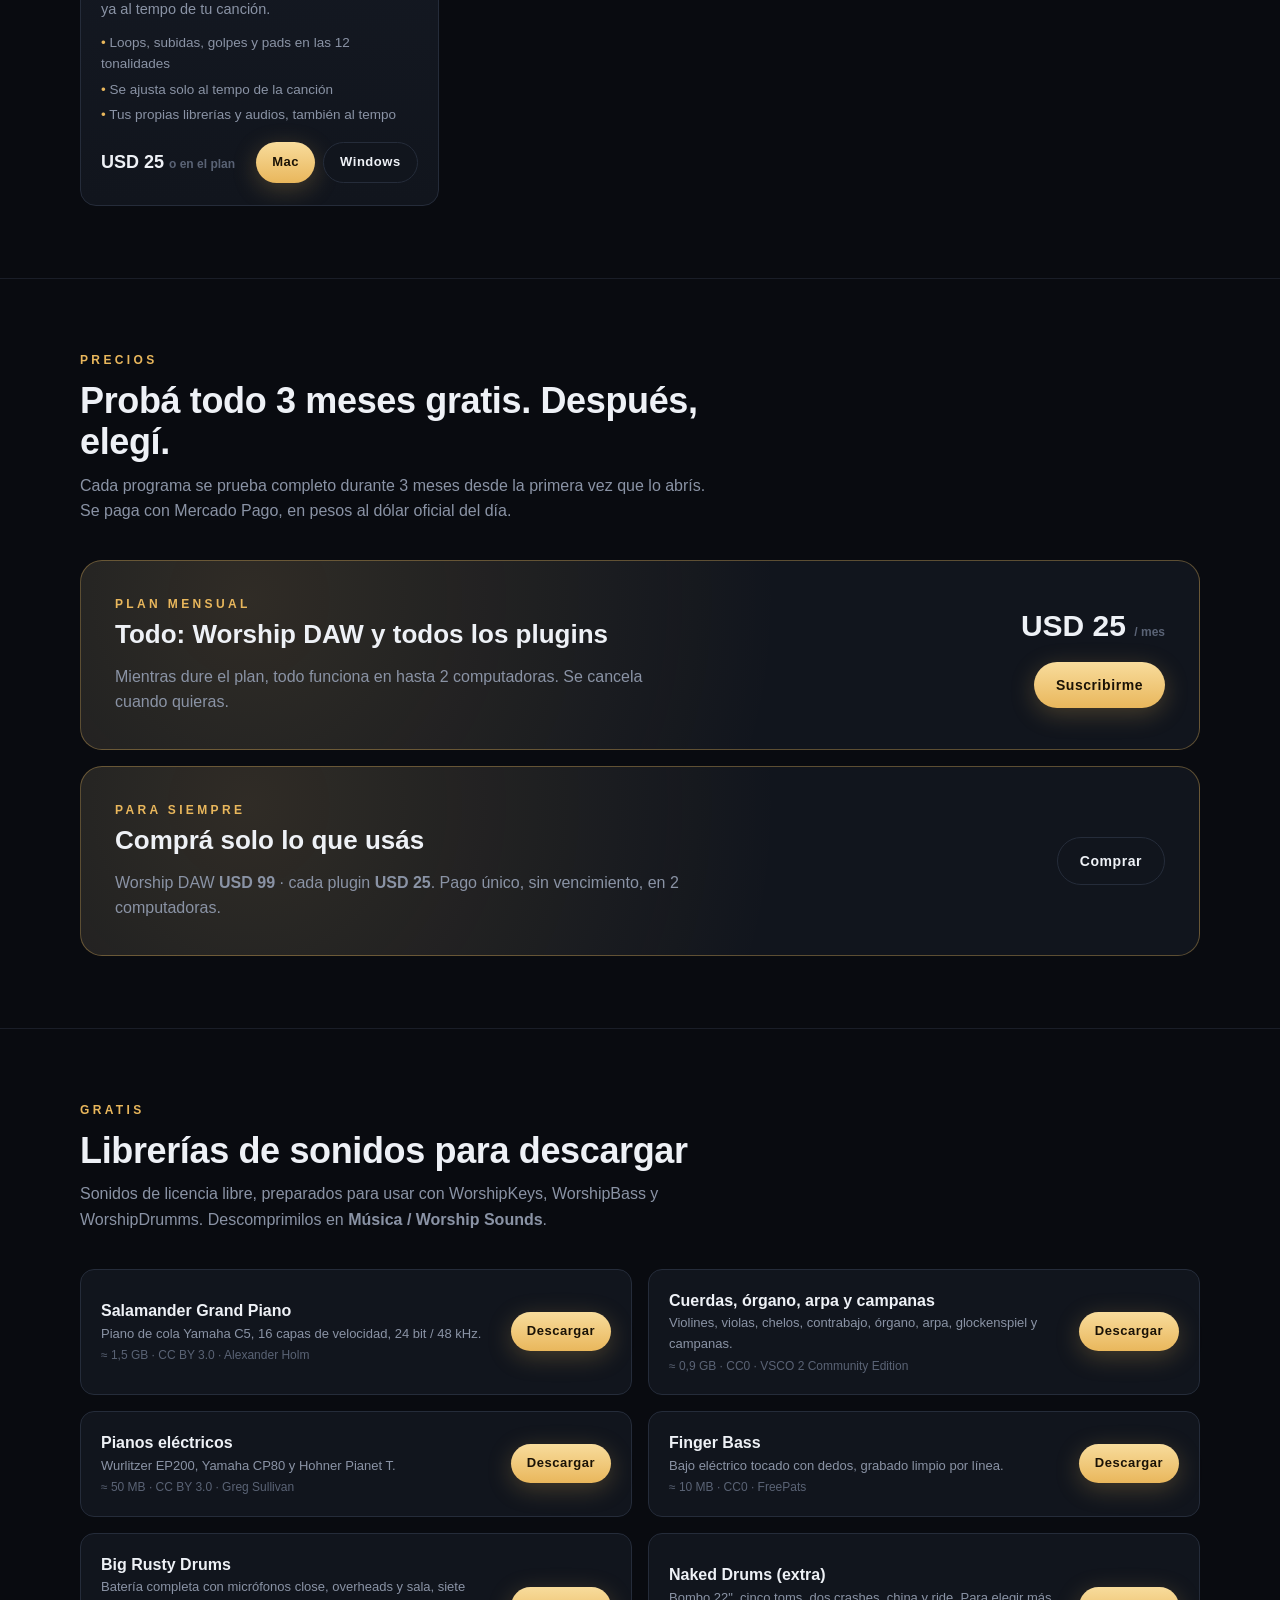
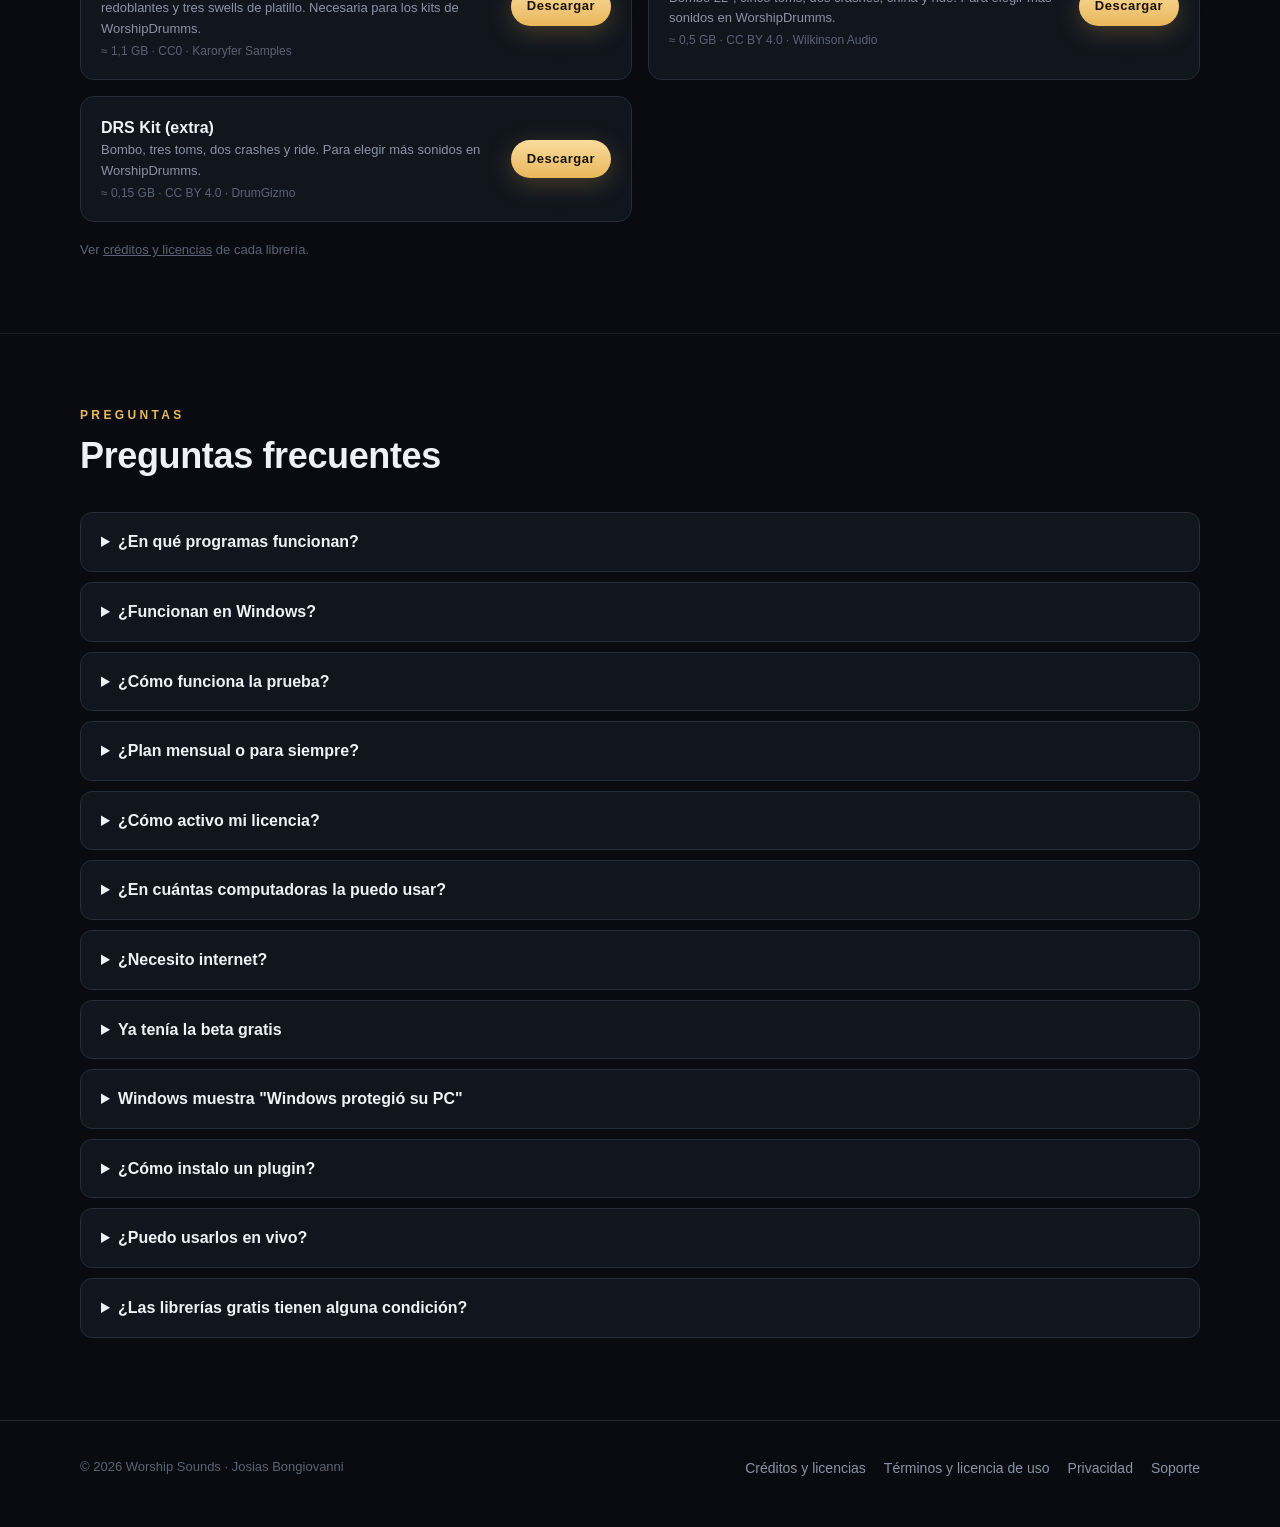
==== commit 101ab5bb: "Precios, prueba de 3 meses, comprar / gracias / mi licencia; tarjetas de Worship DAW, Vocal Tuner y " ====
--- a/index.html
+++ b/index.html
@@ -14,22 +14,24 @@
     <a class="logo" href="#"><span class="mark">W</span>Worship<b>Sounds</b></a>
     <nav class="main">
       <a href="#plugins">Plugins</a>
-      <a href="#beta">Beta</a>
+      <a href="#precios">Precios</a>
+      <a href="mi-licencia.html">Mi licencia</a>
       <a href="#gratis">Librerías gratis</a>
       <a href="#faq">Preguntas</a>
     </nav>
-    <a class="btn btn-gold btn-small" href="#plugins">Descargar gratis</a>
+    <a class="btn btn-gold btn-small" href="comprar.html">Comprar</a>
   </div>
 </header>
 
 <section class="hero" style="border-top:none">
   <div class="wrap">
     <div>
-      <div class="eyebrow">Beta abierta · descarga gratis</div>
+      <div class="eyebrow">3 meses de prueba gratis · todo completo</div>
       <h1>El sonido del <em>worship</em>, listo para tu DAW</h1>
       <p class="lead">Plugins diseñados para la alabanza de hoy: voces que brillan, guitarras ambientales con shimmer, pads y pianos que llenan la sala, y un mastering listo para streaming.</p>
       <div class="cta">
-        <a class="btn btn-gold" href="#plugins">Descargar los plugins gratis</a>
+        <a class="btn btn-gold" href="#plugins">Descargar y probar gratis</a>
+        <a class="btn btn-ghost" href="#precios">Ver precios</a>
         <a class="btn btn-ghost" href="#gratis">Descargar librerías gratis</a>
       </div>
       <div class="badges"><span>VST3 y AU</span><span>Mac (Apple Silicon e Intel)</span><span>Windows (VST3, 64 bit)</span><span>Reaper, Logic, Ableton, FL Studio</span></div>
@@ -43,103 +45,149 @@
     <div class="section-head">
       <div class="eyebrow">Plugins</div>
       <h2>Una familia de herramientas para producir worship</h2>
-      <p>Estamos en etapa de prueba: los plugins disponibles se descargan <b>gratis</b>. A cambio, te pedimos que nos cuentes cómo te funcionan.</p>
+      <p>Descargalos y usalos <b>3 meses gratis</b>, completos. Después, el plan mensual con todo o la licencia para siempre de lo que uses.</p>
     </div>
     <div class="grid">
 
       <article class="card">
+        <div class="daw-head"><span class="mark">W</span><div><b>Worship DAW</b><small>Grabá · editá · mezclá</small></div></div>
+        <div class="body">
+          <span class="tag ok">3 meses gratis</span>
+          <h3>Worship DAW</h3>
+          <p>El programa para grabar, editar y mezclar tus canciones, con todos los plugins de Worship Sounds integrados.</p>
+          <ul class="feat"><li>Grabación, edición y mezcla</li><li>Abre plugins VST3 y Audio Unit</li><li>Ideas y canciones con IA</li></ul>
+          <div class="row"><span class="price">USD 99 <small>o en el plan</small></span><span class="dl"><a class="btn btn-gold btn-small" href="https://github.com/josiasbongiovanni-cmd/worship-sounds-downloads/releases/latest/download/WorshipDAW-1.0.0-mac.dmg">Mac</a></span></div>
+        </div>
+      </article>
+
+      <article class="card">
         <img src="img/vocalrack.jpg" alt="Worship Vocal Rack">
         <div class="body">
-          <span class="tag ok">Beta gratis</span>
+          <span class="tag ok">3 meses gratis</span>
           <h3>Worship Vocal Rack</h3>
           <p>La cadena completa para voces de alabanza en un solo plugin, con editor de afinación manual.</p>
           <ul class="feat"><li>EQ, de-esser, compresor y saturación</li><li>Afinación automática y editor nota por nota</li><li>Reverb con shimmer y delay sincronizado</li></ul>
-          <div class="row"><span class="price">Gratis <small>versión beta</small></span><span class="dl"><a class="btn btn-gold btn-small" href="https://github.com/josiasbongiovanni-cmd/worship-sounds-downloads/releases/latest/download/WorshipVocalRack-1.0.0-mac.pkg">Mac</a><a class="btn btn-ghost btn-small" href="https://github.com/josiasbongiovanni-cmd/worship-sounds-downloads/releases/latest/download/WorshipVocalRack-1.0.0-windows.zip">Windows</a></span></div>
+          <div class="row"><span class="price">USD 25 <small>o en el plan</small></span><span class="dl"><a class="btn btn-gold btn-small" href="https://github.com/josiasbongiovanni-cmd/worship-sounds-downloads/releases/latest/download/WorshipVocalRack-1.1.0-mac.pkg">Mac</a><a class="btn btn-ghost btn-small" href="https://github.com/josiasbongiovanni-cmd/worship-sounds-downloads/releases/latest/download/WorshipVocalRack-1.1.0-windows.zip">Windows</a></span></div>
+        </div>
+      </article>
+
+      <article class="card">
+        <img src="img/tuner.jpg" alt="Worship Vocal Tuner">
+        <div class="body">
+          <span class="tag ok">3 meses gratis</span>
+          <h3>Worship Vocal Tuner</h3>
+          <p>Afinación de voces: automática mientras canta, o nota por nota en el editor gráfico.</p>
+          <ul class="feat"><li>Modo automático con escala y velocidad</li><li>Editor gráfico: mover, cortar y unir notas</li><li>Vibrato, transiciones y deriva</li></ul>
+          <div class="row"><span class="price">USD 25 <small>o en el plan</small></span><span class="dl"><a class="btn btn-gold btn-small" href="https://github.com/josiasbongiovanni-cmd/worship-sounds-downloads/releases/latest/download/WorshipVocalTuner-1.0.0-mac.pkg">Mac</a><a class="btn btn-ghost btn-small" href="https://github.com/josiasbongiovanni-cmd/worship-sounds-downloads/releases/latest/download/WorshipVocalTuner-1.0.0-windows.zip">Windows</a></span></div>
         </div>
       </article>
 
       <article class="card">
         <img src="img/choir.jpg" alt="WorshipChoir">
         <div class="body">
-          <span class="tag ok">Beta gratis</span>
+          <span class="tag ok">3 meses gratis</span>
           <h3>WorshipChoir</h3>
           <p>El coro de la congregación a partir de una sola voz: poné la voz principal y el plugin crea la multitud que canta con ella.</p>
           <ul class="feat"><li>De 1 a 64 voces, en unísono y octavas</li><li>Cada voz con su afinación, tiempo y timbre</li><li>Distancia, sala y reverb · 9 presets</li></ul>
-          <div class="row"><span class="price">Gratis <small>versión beta</small></span><span class="dl"><a class="btn btn-gold btn-small" href="https://github.com/josiasbongiovanni-cmd/worship-sounds-downloads/releases/latest/download/WorshipChoir-1.0.0-mac.pkg">Mac</a><a class="btn btn-ghost btn-small" href="https://github.com/josiasbongiovanni-cmd/worship-sounds-downloads/releases/latest/download/WorshipChoir-1.0.0-windows.zip">Windows</a></span></div>
+          <div class="row"><span class="price">USD 25 <small>o en el plan</small></span><span class="dl"><a class="btn btn-gold btn-small" href="https://github.com/josiasbongiovanni-cmd/worship-sounds-downloads/releases/latest/download/WorshipChoir-1.1.0-mac.pkg">Mac</a><a class="btn btn-ghost btn-small" href="https://github.com/josiasbongiovanni-cmd/worship-sounds-downloads/releases/latest/download/WorshipChoir-1.1.0-windows.zip">Windows</a></span></div>
         </div>
       </article>
 
       <article class="card">
         <img src="img/guitar.jpg" alt="WorshipGuitar">
         <div class="body">
-          <span class="tag ok">Beta gratis</span>
+          <span class="tag ok">3 meses gratis</span>
           <h3>WorshipGuitar</h3>
           <p>Amplificador y pedalera worship: enchufá la guitarra y tenés limpios ambientales, crunch y swells.</p>
           <ul class="feat"><li>4 amplificadores y 3 cabinas + cargador de IR</li><li>Swell, overdrive, modulación, delay con ducking</li><li>Reverb con shimmer cálido y Freeze</li></ul>
-          <div class="row"><span class="price">Gratis <small>versión beta</small></span><span class="dl"><a class="btn btn-gold btn-small" href="https://github.com/josiasbongiovanni-cmd/worship-sounds-downloads/releases/latest/download/WorshipGuitar-1.0.0-mac.pkg">Mac</a><a class="btn btn-ghost btn-small" href="https://github.com/josiasbongiovanni-cmd/worship-sounds-downloads/releases/latest/download/WorshipGuitar-1.0.0-windows.zip">Windows</a></span></div>
+          <div class="row"><span class="price">USD 25 <small>o en el plan</small></span><span class="dl"><a class="btn btn-gold btn-small" href="https://github.com/josiasbongiovanni-cmd/worship-sounds-downloads/releases/latest/download/WorshipGuitar-1.1.0-mac.pkg">Mac</a><a class="btn btn-ghost btn-small" href="https://github.com/josiasbongiovanni-cmd/worship-sounds-downloads/releases/latest/download/WorshipGuitar-1.1.0-windows.zip">Windows</a></span></div>
         </div>
       </article>
 
       <article class="card">
         <img src="img/mastering.jpg" alt="WorshipMastering">
         <div class="body">
-          <span class="tag ok">Beta gratis</span>
+          <span class="tag ok">3 meses gratis</span>
           <h3>WorshipMastering</h3>
           <p>El último paso de tu canción: ecualización, compresión y un limitador listo para Spotify y YouTube.</p>
           <ul class="feat"><li>Medidores LUFS y true peak profesionales</li><li>Asistente: −14 streaming, −12 iglesia, −9 fuerte</li><li>Comparación A/B al mismo volumen</li></ul>
-          <div class="row"><span class="price">Gratis <small>versión beta</small></span><span class="dl"><a class="btn btn-gold btn-small" href="https://github.com/josiasbongiovanni-cmd/worship-sounds-downloads/releases/latest/download/WorshipMastering-1.0.0-mac.pkg">Mac</a><a class="btn btn-ghost btn-small" href="https://github.com/josiasbongiovanni-cmd/worship-sounds-downloads/releases/latest/download/WorshipMastering-1.0.0-windows.zip">Windows</a></span></div>
+          <div class="row"><span class="price">USD 25 <small>o en el plan</small></span><span class="dl"><a class="btn btn-gold btn-small" href="https://github.com/josiasbongiovanni-cmd/worship-sounds-downloads/releases/latest/download/WorshipMastering-1.1.0-mac.pkg">Mac</a><a class="btn btn-ghost btn-small" href="https://github.com/josiasbongiovanni-cmd/worship-sounds-downloads/releases/latest/download/WorshipMastering-1.1.0-windows.zip">Windows</a></span></div>
         </div>
       </article>
 
       <article class="card">
         <img src="img/keys.jpg" alt="WorshipKeys">
         <div class="body">
-          <span class="tag ok">Beta gratis</span>
+          <span class="tag ok">3 meses gratis</span>
           <h3>WorshipKeys</h3>
           <p>Piano de cola, pianos eléctricos, cuerdas, sintetizador y pads propios por tonalidad, en dos capas.</p>
           <ul class="feat"><li>5 pads propios que cambian de tono desde el teclado</li><li>Split y capas, shimmer y delay</li><li>Piano, cuerdas y E-pianos: descargá las librerías gratis</li></ul>
-          <div class="row"><span class="price">Gratis <small>versión beta</small></span><span class="dl"><a class="btn btn-gold btn-small" href="https://github.com/josiasbongiovanni-cmd/worship-sounds-downloads/releases/latest/download/WorshipKeys-1.0.0-mac.pkg">Mac</a><a class="btn btn-ghost btn-small" href="https://github.com/josiasbongiovanni-cmd/worship-sounds-downloads/releases/latest/download/WorshipKeys-1.0.0-windows.zip">Windows</a></span></div>
+          <div class="row"><span class="price">USD 25 <small>o en el plan</small></span><span class="dl"><a class="btn btn-gold btn-small" href="https://github.com/josiasbongiovanni-cmd/worship-sounds-downloads/releases/latest/download/WorshipKeys-1.1.0-mac.pkg">Mac</a><a class="btn btn-ghost btn-small" href="https://github.com/josiasbongiovanni-cmd/worship-sounds-downloads/releases/latest/download/WorshipKeys-1.1.0-windows.zip">Windows</a></span></div>
         </div>
       </article>
 
       <article class="card">
         <img src="img/bass.jpg" alt="WorshipBass">
         <div class="body">
-          <span class="tag ok">Beta gratis</span>
+          <span class="tag ok">3 meses gratis</span>
           <h3>WorshipBass</h3>
           <p>Bajo eléctrico tocado con dedos y un sintetizador de bajo propio, con sub, drive, tono y compresor.</p>
           <ul class="feat"><li>8 bajos de sinte propios (no necesitan librería)</li><li>Glide, filtro y saturación</li><li>Bajo eléctrico: descargá la librería gratis</li></ul>
-          <div class="row"><span class="price">Gratis <small>versión beta</small></span><span class="dl"><a class="btn btn-gold btn-small" href="https://github.com/josiasbongiovanni-cmd/worship-sounds-downloads/releases/latest/download/WorshipBass-1.0.0-mac.pkg">Mac</a><a class="btn btn-ghost btn-small" href="https://github.com/josiasbongiovanni-cmd/worship-sounds-downloads/releases/latest/download/WorshipBass-1.0.0-windows.zip">Windows</a></span></div>
+          <div class="row"><span class="price">USD 25 <small>o en el plan</small></span><span class="dl"><a class="btn btn-gold btn-small" href="https://github.com/josiasbongiovanni-cmd/worship-sounds-downloads/releases/latest/download/WorshipBass-1.1.0-mac.pkg">Mac</a><a class="btn btn-ghost btn-small" href="https://github.com/josiasbongiovanni-cmd/worship-sounds-downloads/releases/latest/download/WorshipBass-1.1.0-windows.zip">Windows</a></span></div>
         </div>
       </article>
 
       <article class="card">
         <img src="img/drumms.jpg" alt="WorshipDrumms">
         <div class="body">
-          <span class="tag ok">Beta gratis</span>
+          <span class="tag ok">3 meses gratis</span>
           <h3>WorshipDrumms</h3>
           <p>Batería worship con mixer completo, salas, swells y afinación por pieza.</p>
           <ul class="feat"><li>Micrófonos close, big y room</li><li>Controlador MIDI y baterías electrónicas</li><li>Necesita la librería gratis Big Rusty Drums</li></ul>
-          <div class="row"><span class="price">Gratis <small>versión beta</small></span><span class="dl"><a class="btn btn-gold btn-small" href="https://github.com/josiasbongiovanni-cmd/worship-sounds-downloads/releases/latest/download/WorshipDrumms-1.0.0-mac.pkg">Mac</a><a class="btn btn-ghost btn-small" href="https://github.com/josiasbongiovanni-cmd/worship-sounds-downloads/releases/latest/download/WorshipDrumms-1.0.0-windows.zip">Windows</a></span></div>
-        </div>
-      </article>
-
-    </div>
-  </div>
-</section>
-
-<section id="beta">
-  <div class="wrap">
+          <div class="row"><span class="price">USD 25 <small>o en el plan</small></span><span class="dl"><a class="btn btn-gold btn-small" href="https://github.com/josiasbongiovanni-cmd/worship-sounds-downloads/releases/latest/download/WorshipDrumms-1.1.0-mac.pkg">Mac</a><a class="btn btn-ghost btn-small" href="https://github.com/josiasbongiovanni-cmd/worship-sounds-downloads/releases/latest/download/WorshipDrumms-1.1.0-windows.zip">Windows</a></span></div>
+        </div>
+      </article>
+
+      <article class="card">
+        <img src="img/flow.jpg" alt="WorshipFlow">
+        <div class="body">
+          <span class="tag ok">3 meses gratis</span>
+          <h3>WorshipFlow</h3>
+          <p>Banco de loops, transiciones y pads por tonalidad: elegís, ajustás y arrastrás a la pista, ya al tempo de tu canción.</p>
+          <ul class="feat"><li>Loops, subidas, golpes y pads en las 12 tonalidades</li><li>Se ajusta solo al tempo de la canción</li><li>Tus propias librerías y audios, también al tempo</li></ul>
+          <div class="row"><span class="price">USD 25 <small>o en el plan</small></span><span class="dl"><a class="btn btn-gold btn-small" href="https://github.com/josiasbongiovanni-cmd/worship-sounds-downloads/releases/latest/download/WorshipFlow-1.0.0-mac.pkg">Mac</a><a class="btn btn-ghost btn-small" href="https://github.com/josiasbongiovanni-cmd/worship-sounds-downloads/releases/latest/download/WorshipFlow-1.0.0-windows.zip">Windows</a></span></div>
+        </div>
+      </article>
+    </div>
+  </div>
+</section>
+
+<section id="precios">
+  <div class="wrap">
+    <div class="section-head">
+      <div class="eyebrow">Precios</div>
+      <h2>Probá todo 3 meses gratis. Después, elegí.</h2>
+      <p>Cada programa se prueba completo durante 3 meses desde la primera vez que lo abrís. Se paga con Mercado Pago, en pesos al dólar oficial del día.</p>
+    </div>
     <div class="bundle">
       <div>
-        <div class="eyebrow">Beta abierta</div>
-        <h3>Probalos gratis y ayudanos a mejorarlos</h3>
-        <p>Durante la etapa de prueba, los siete plugins son gratis. Usalos en tus canciones y en tu iglesia, y contanos qué te gusta, qué falla y qué te gustaría que tengan.</p>
+        <div class="eyebrow">Plan mensual</div>
+        <h3>Todo: Worship DAW y todos los plugins</h3>
+        <p>Mientras dure el plan, todo funciona en hasta 2 computadoras. Se cancela cuando quieras.</p>
       </div>
       <div style="text-align:right">
-        <div class="price">Gratis</div>
-        <p style="margin:6px 0 16px;color:var(--faint);font-size:13px">Mac (Apple Silicon e Intel) · Windows 64 bit</p>
-        <a class="btn btn-gold" href="mailto:josiasbongiovanni@gmail.com?subject=Beta%20Worship%20Sounds">Enviar mi opinión</a>
+        <div class="price">USD 25 <small>/ mes</small></div>
+        <a class="btn btn-gold" href="comprar.html?p=all" style="margin-top:12px">Suscribirme</a>
+      </div>
+    </div>
+    <div class="bundle" style="margin-top:16px">
+      <div>
+        <div class="eyebrow">Para siempre</div>
+        <h3>Comprá solo lo que usás</h3>
+        <p>Worship DAW <b>USD 99</b> · cada plugin <b>USD 25</b>. Pago único, sin vencimiento, en 2 computadoras.</p>
+      </div>
+      <div style="text-align:right">
+        <a class="btn btn-ghost" href="comprar.html?p=daw">Comprar</a>
       </div>
     </div>
   </div>
@@ -170,7 +218,12 @@
     <div class="section-head"><div class="eyebrow">Preguntas</div><h2>Preguntas frecuentes</h2></div>
     <details><summary>¿En qué programas funcionan?</summary><p>En cualquier programa que use plugins VST3 o Audio Unit: Reaper, Logic Pro, GarageBand, Ableton Live, FL Studio, Cubase, Studio One y otros.</p></details>
     <details><summary>¿Funcionan en Windows?</summary><p>Sí. En Mac (Apple Silicon e Intel, macOS 11 o superior) como VST3 y Audio Unit, y en Windows de 64 bit como VST3. En Windows, descomprimí el archivo y copiá la carpeta <b>.vst3</b> en <b>C:\Program Files\Common Files\VST3</b>.</p></details>
-    <details><summary>¿Por qué son gratis?</summary><p>Estamos en etapa de prueba. Los plugins de la beta son gratis para que los pruebes en tu música y nos ayudes a pulirlos. Más adelante tendrán un precio; lo que descargues durante la beta lo podés seguir usando.</p></details>
+    <details><summary>¿Cómo funciona la prueba?</summary><p>Cada programa funciona completo durante 3 meses desde la primera vez que lo abrís en tu computadora. Abajo a la izquierda vas a ver cuántos días te quedan. Al terminar, deja de sonar hasta que actives una licencia; tus proyectos no se pierden.</p></details>
+    <details><summary>¿Plan mensual o para siempre?</summary><p>El plan mensual (USD 25 por mes) habilita el DAW y todos los plugins mientras lo pagues. La licencia para siempre se paga una vez: Worship DAW USD 99, cada plugin USD 25.</p></details>
+    <details><summary>¿Cómo activo mi licencia?</summary><p>Después de pagar te mostramos tu clave (WS-XXXX-XXXX-XXXX-XXXX). En el programa, tocá la etiqueta de la licencia abajo a la izquierda, pegá la clave y tocá Activar. Necesita internet solo para activarse.</p></details>
+    <details><summary>¿En cuántas computadoras la puedo usar?</summary><p>En 2. Si cambiás de computadora, liberá la vieja desde el programa o desde <a href="mi-licencia.html" style="text-decoration:underline">Mi licencia</a>.</p></details>
+    <details><summary>¿Necesito internet?</summary><p>Solo para activar. Después funciona sin conexión; el plan mensual necesita conectarse al menos una vez por mes para confirmar el pago.</p></details>
+    <details><summary>Ya tenía la beta gratis</summary><p>La versión beta que ya instalaste sigue funcionando. Si instalás la versión nueva, tenés los mismos 3 meses de prueba que cualquiera.</p></details>
     <details><summary>Windows muestra "Windows protegió su PC"</summary><p>En la beta, los plugins para Windows todavía no tienen firma de Microsoft. Si aparece ese aviso, tocá <b>Más información</b> y después <b>Ejecutar de todas formas</b>. En Mac los instaladores están firmados y verificados por Apple.</p></details>
     <details><summary>¿Cómo instalo un plugin?</summary><p>Descargá el instalador, abrilo y seguí los pasos. Después, en tu programa, buscá el plugin en la lista de efectos o instrumentos. Si no aparece, volvé a escanear los plugins desde las preferencias.</p></details>
     <details><summary>¿Puedo usarlos en vivo?</summary><p>Sí. WorshipGuitar tiene una latencia de 1,6 ms y está pensado para tocar en vivo; WorshipMastering se usa en la producción final.</p></details>
--- a/style.css
+++ b/style.css
@@ -151,3 +151,38 @@
   .bundle { padding: 22px; }
   .lib { flex-direction: column; align-items: flex-start; }
 }
+
+/* ---------- compras y licencias ---------- */
+.shop { padding: 56px 0 80px; min-height: 70vh; border-top: none; }
+.shop h1 { font-size: clamp(28px, 4vw, 40px); line-height: 1.15; margin-bottom: 10px; }
+.shop .lead { color: var(--dim); max-width: 720px; margin-bottom: 28px; }
+.plans { display: grid; grid-template-columns: repeat(auto-fill, minmax(250px, 1fr)); gap: 14px; margin-bottom: 28px; }
+.plan { background: var(--panel); border: 1px solid var(--edge); border-radius: var(--radius); padding: 18px; cursor: pointer; text-align: left; color: var(--text); font: inherit; transition: border-color .15s ease, transform .15s ease; }
+.plan:hover { transform: translateY(-1px); }
+.plan.sel { border-color: var(--gold); box-shadow: 0 0 0 1px var(--gold) inset; }
+.plan.big { grid-column: 1 / -1; background: linear-gradient(135deg, #1a1710, var(--panel)); }
+.plan h3 { font-size: 17px; margin-bottom: 4px; }
+.plan p { color: var(--dim); font-size: 13.5px; margin-bottom: 10px; }
+.plan .amt { font-size: 22px; font-weight: 800; color: var(--gold-hi); }
+.plan .amt small { font-size: 13px; color: var(--dim); font-weight: 500; margin-left: 6px; }
+.form { background: var(--panel); border: 1px solid var(--edge); border-radius: var(--radius); padding: 22px; max-width: 640px; }
+.form label { display: block; font-size: 13px; color: var(--dim); margin-bottom: 6px; }
+.form input { width: 100%; padding: 12px 14px; border-radius: 10px; border: 1px solid var(--edge); background: #0b0e14; color: var(--text); font-size: 16px; margin-bottom: 14px; }
+.form input:focus { outline: none; border-color: var(--gold); }
+.note { font-size: 13px; color: var(--faint); margin-top: 12px; }
+.msg { margin-top: 14px; font-size: 14px; }
+.msg.err { color: #ff9a7a; }
+.msg.ok { color: var(--green); }
+.keybox { font: 700 clamp(20px, 3.5vw, 30px)/1.2 ui-monospace, Menlo, monospace; letter-spacing: 0.06em; color: var(--gold-hi); background: #0b0e14; border: 1px dashed var(--gold); border-radius: 12px; padding: 18px; text-align: center; margin: 16px 0; word-break: break-all; }
+.machines { margin-top: 16px; display: grid; gap: 10px; }
+.machine { display: flex; justify-content: space-between; align-items: center; gap: 12px; background: #0b0e14; border: 1px solid var(--edge); border-radius: 12px; padding: 12px 14px; font-size: 14px; }
+.machine small { color: var(--faint); display: block; }
+.steps { color: var(--dim); font-size: 14.5px; padding-left: 20px; margin-top: 12px; }
+.steps li { margin-bottom: 6px; }
+
+.daw-head { aspect-ratio: 1400 / 906; display: flex; align-items: center; justify-content: center; gap: 18px;
+  background: radial-gradient(circle at 30% 30%, #2a2214, #0d1016 70%); border-bottom: 1px solid var(--edge); }
+.daw-head .mark { width: 72px; height: 72px; border-radius: 50%; border: 3px solid var(--gold); display: grid; place-items: center;
+  color: var(--gold); font-weight: 800; font-size: 32px; box-shadow: 0 0 40px rgba(233, 183, 92, 0.35); }
+.daw-head b { display: block; font-size: 30px; background: linear-gradient(180deg, var(--gold-hi), #c98a33); -webkit-background-clip: text; background-clip: text; color: transparent; }
+.daw-head small { color: var(--dim); font-size: 14px; letter-spacing: 0.08em; }
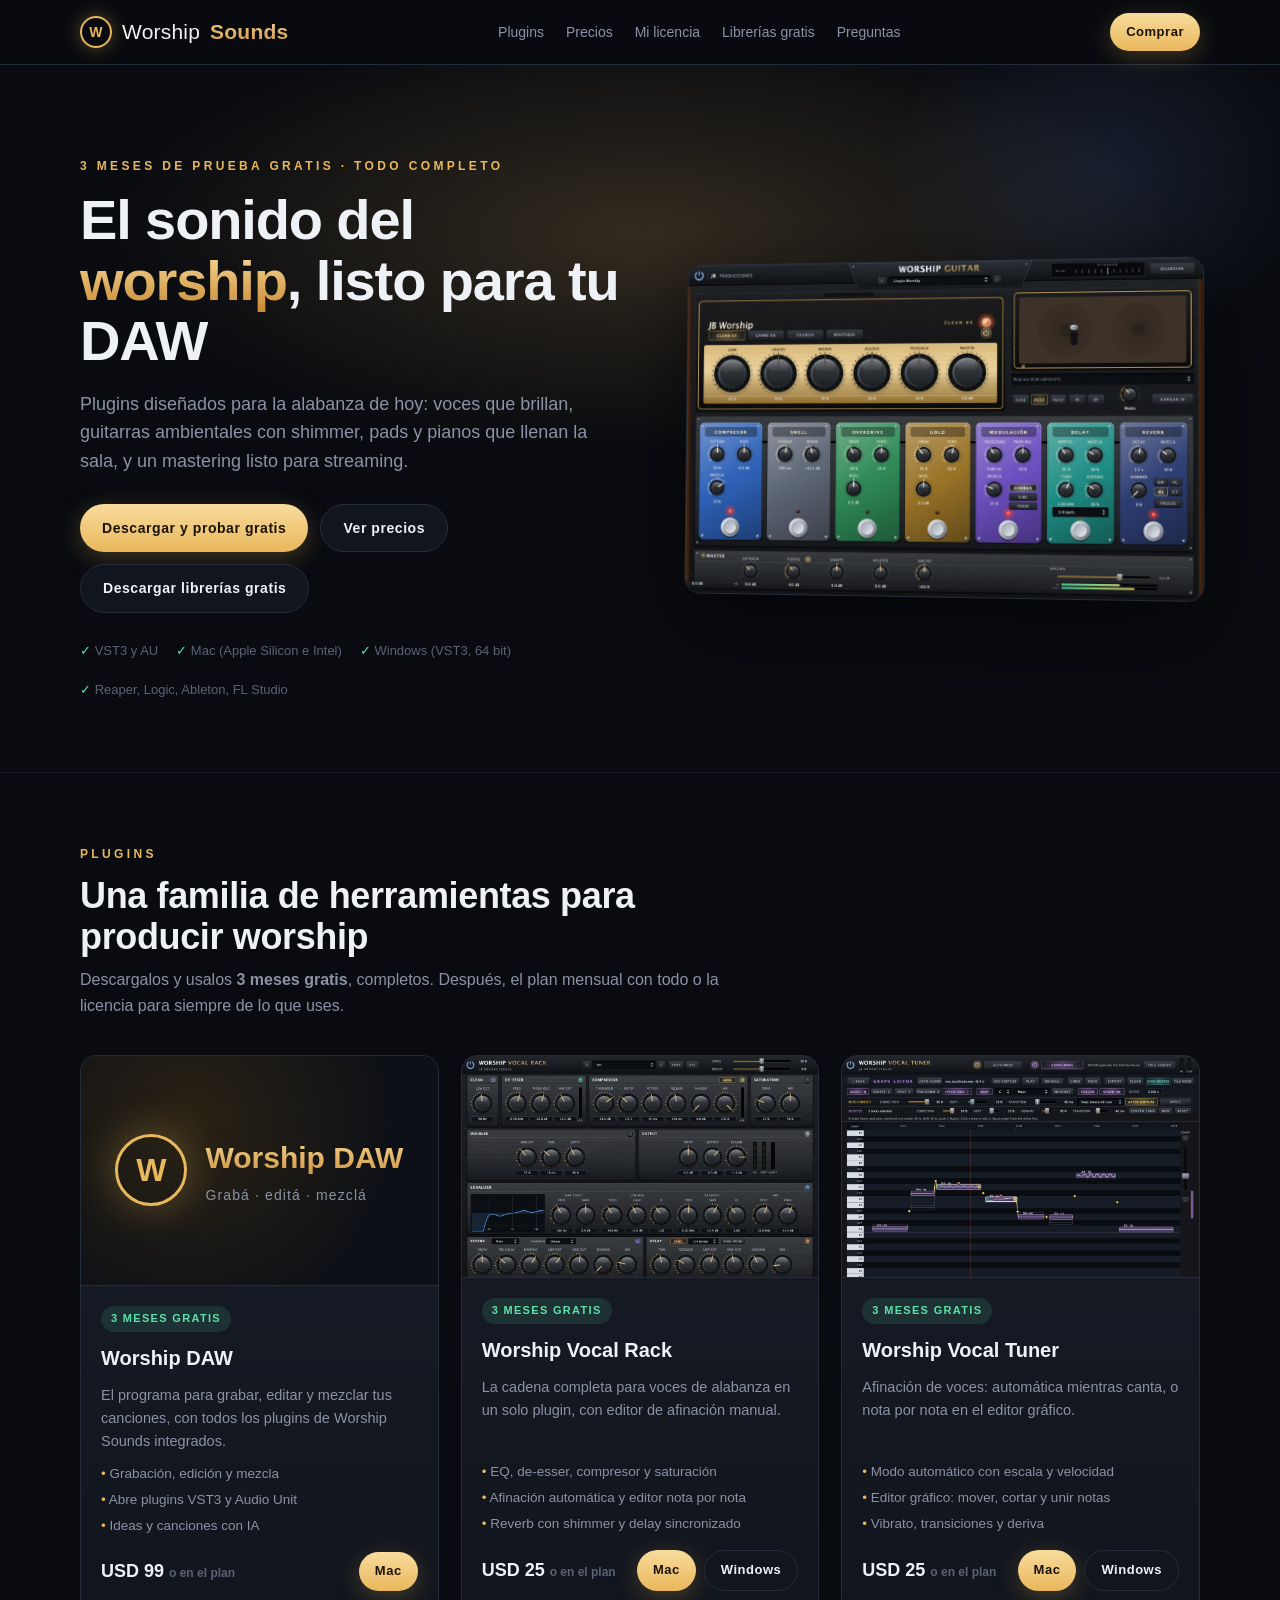
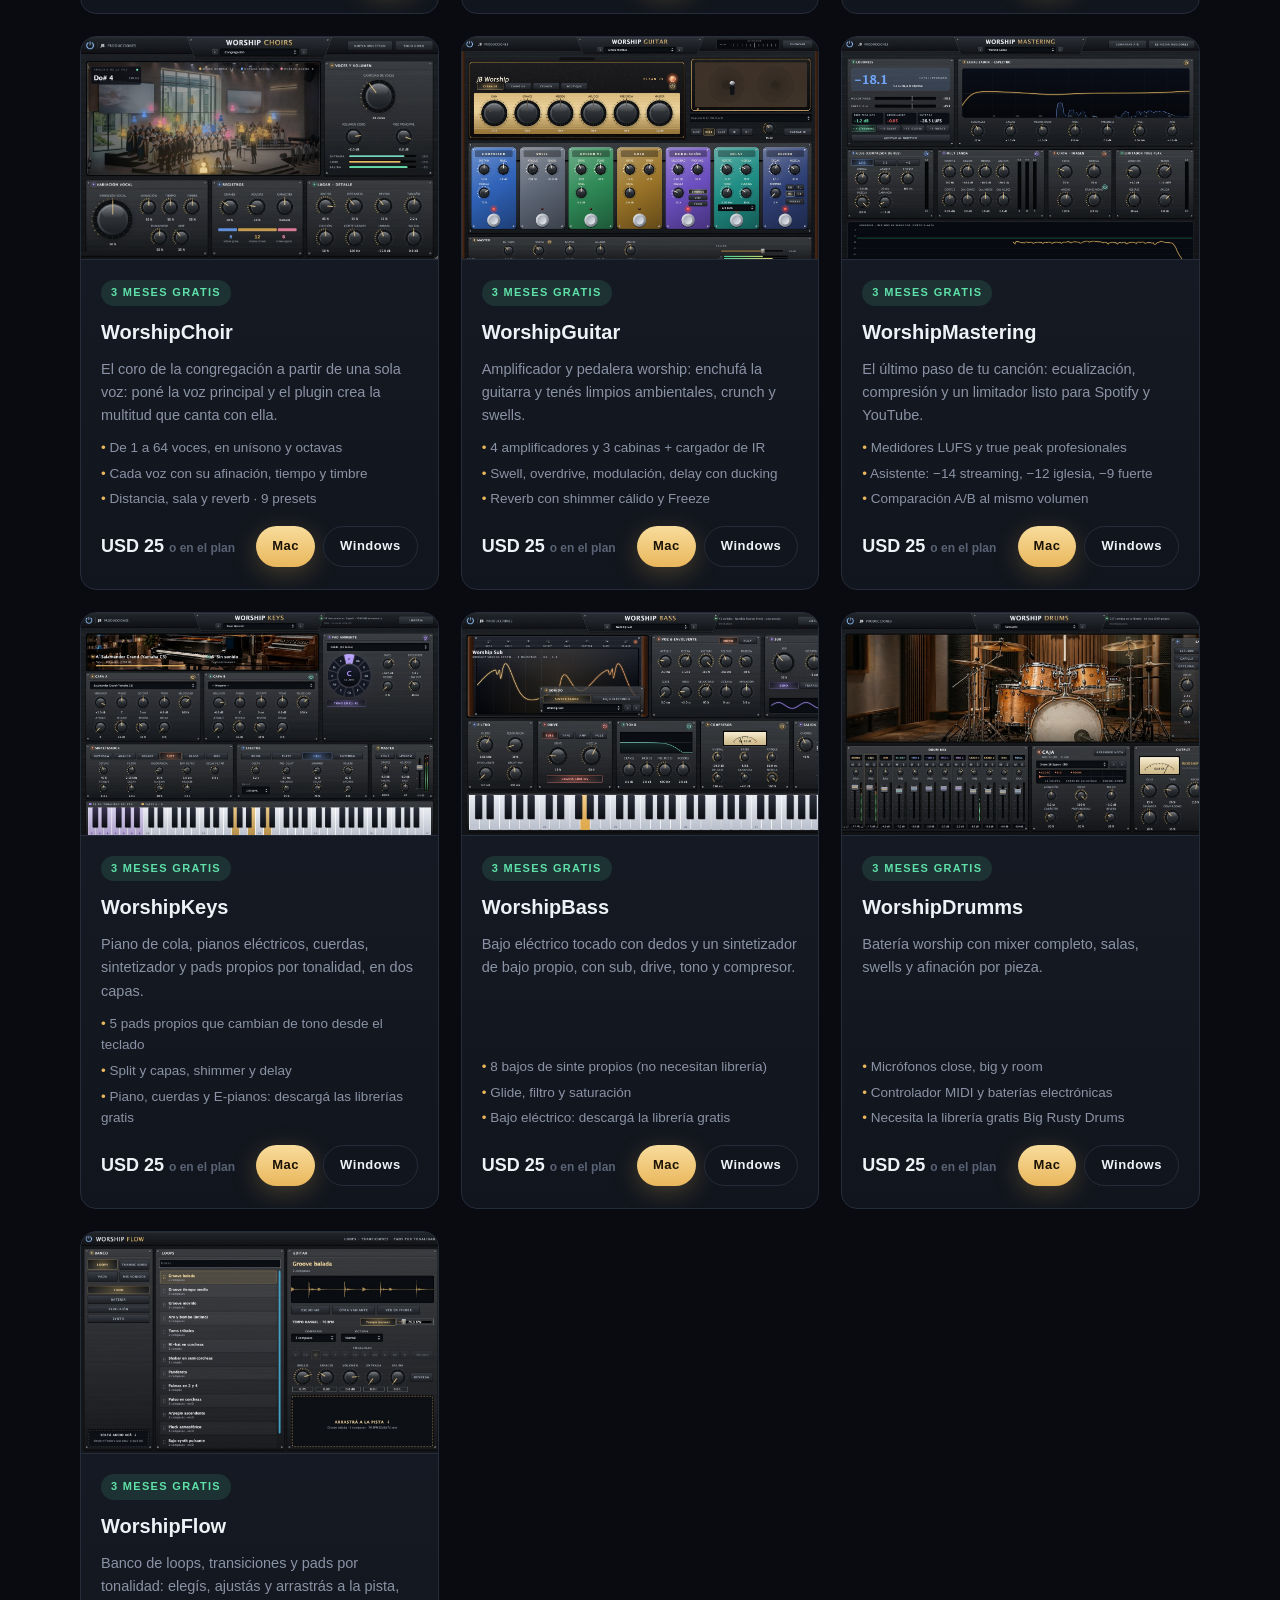
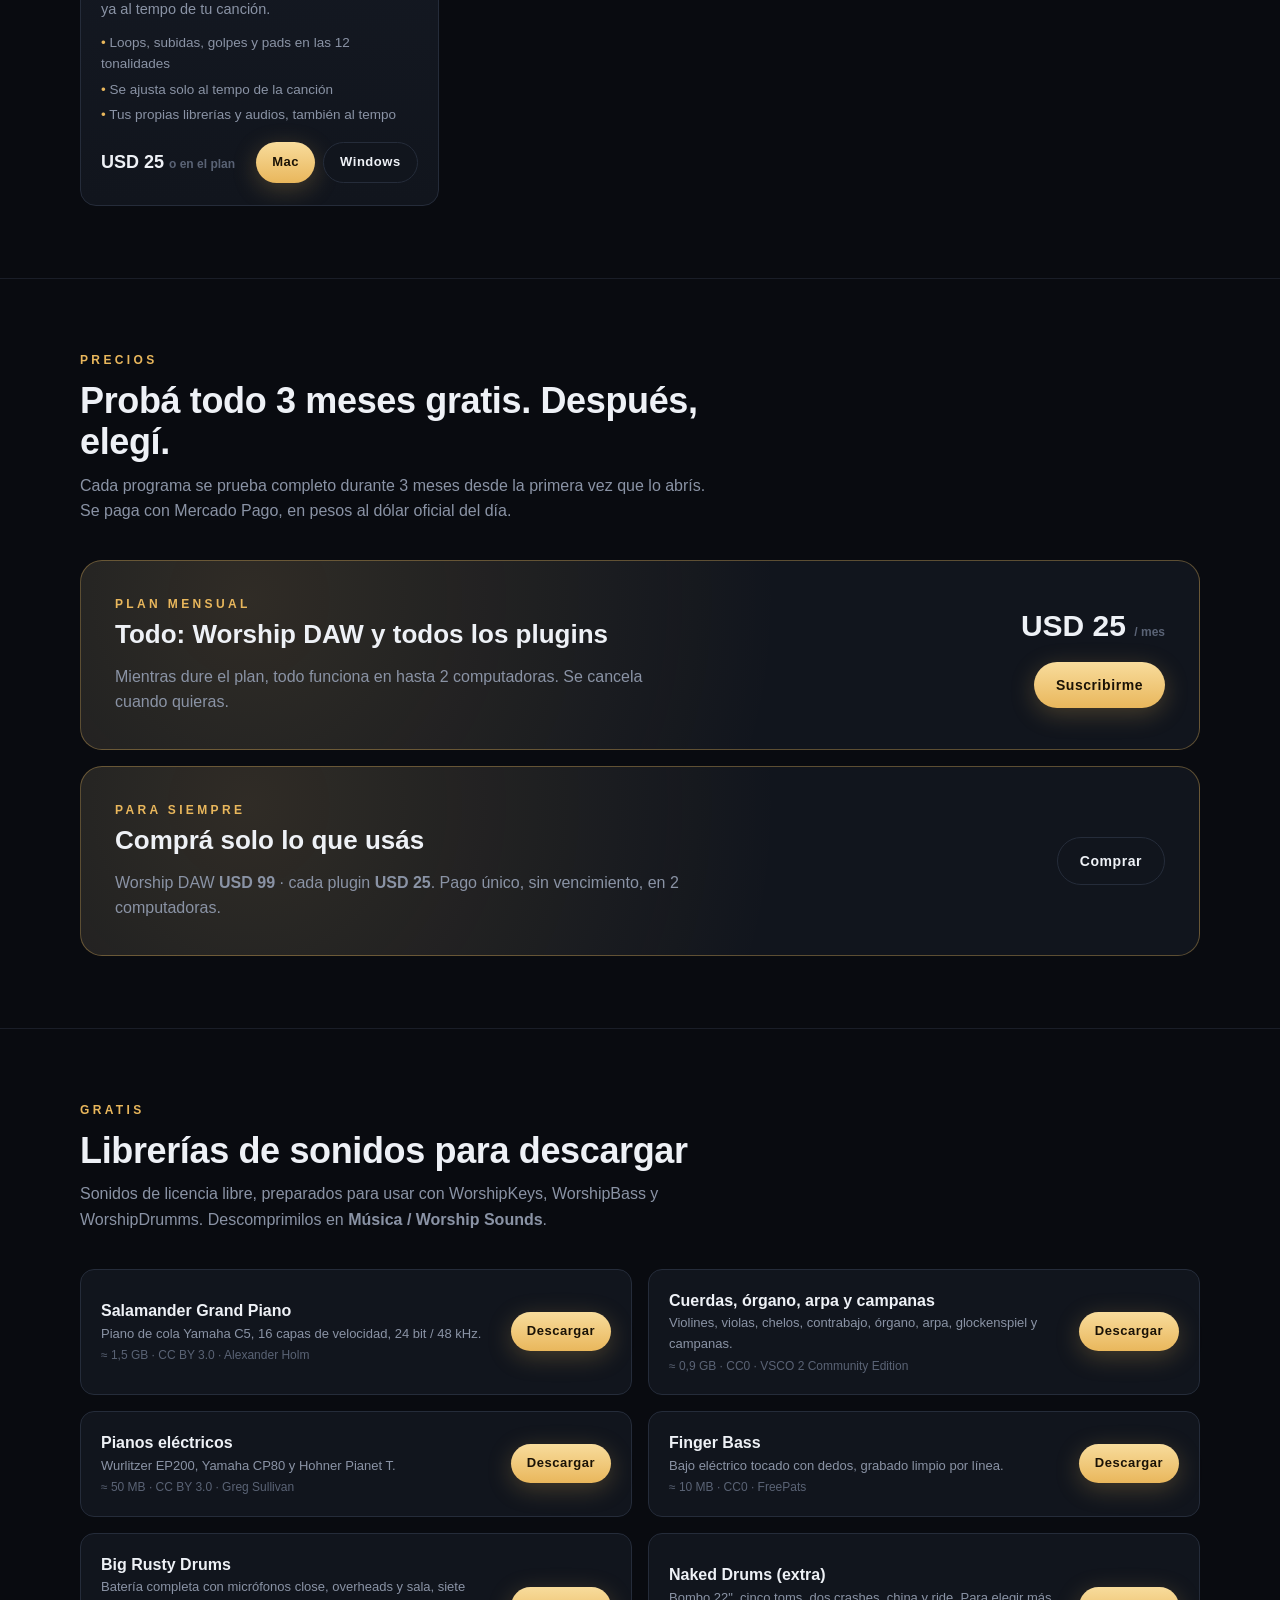
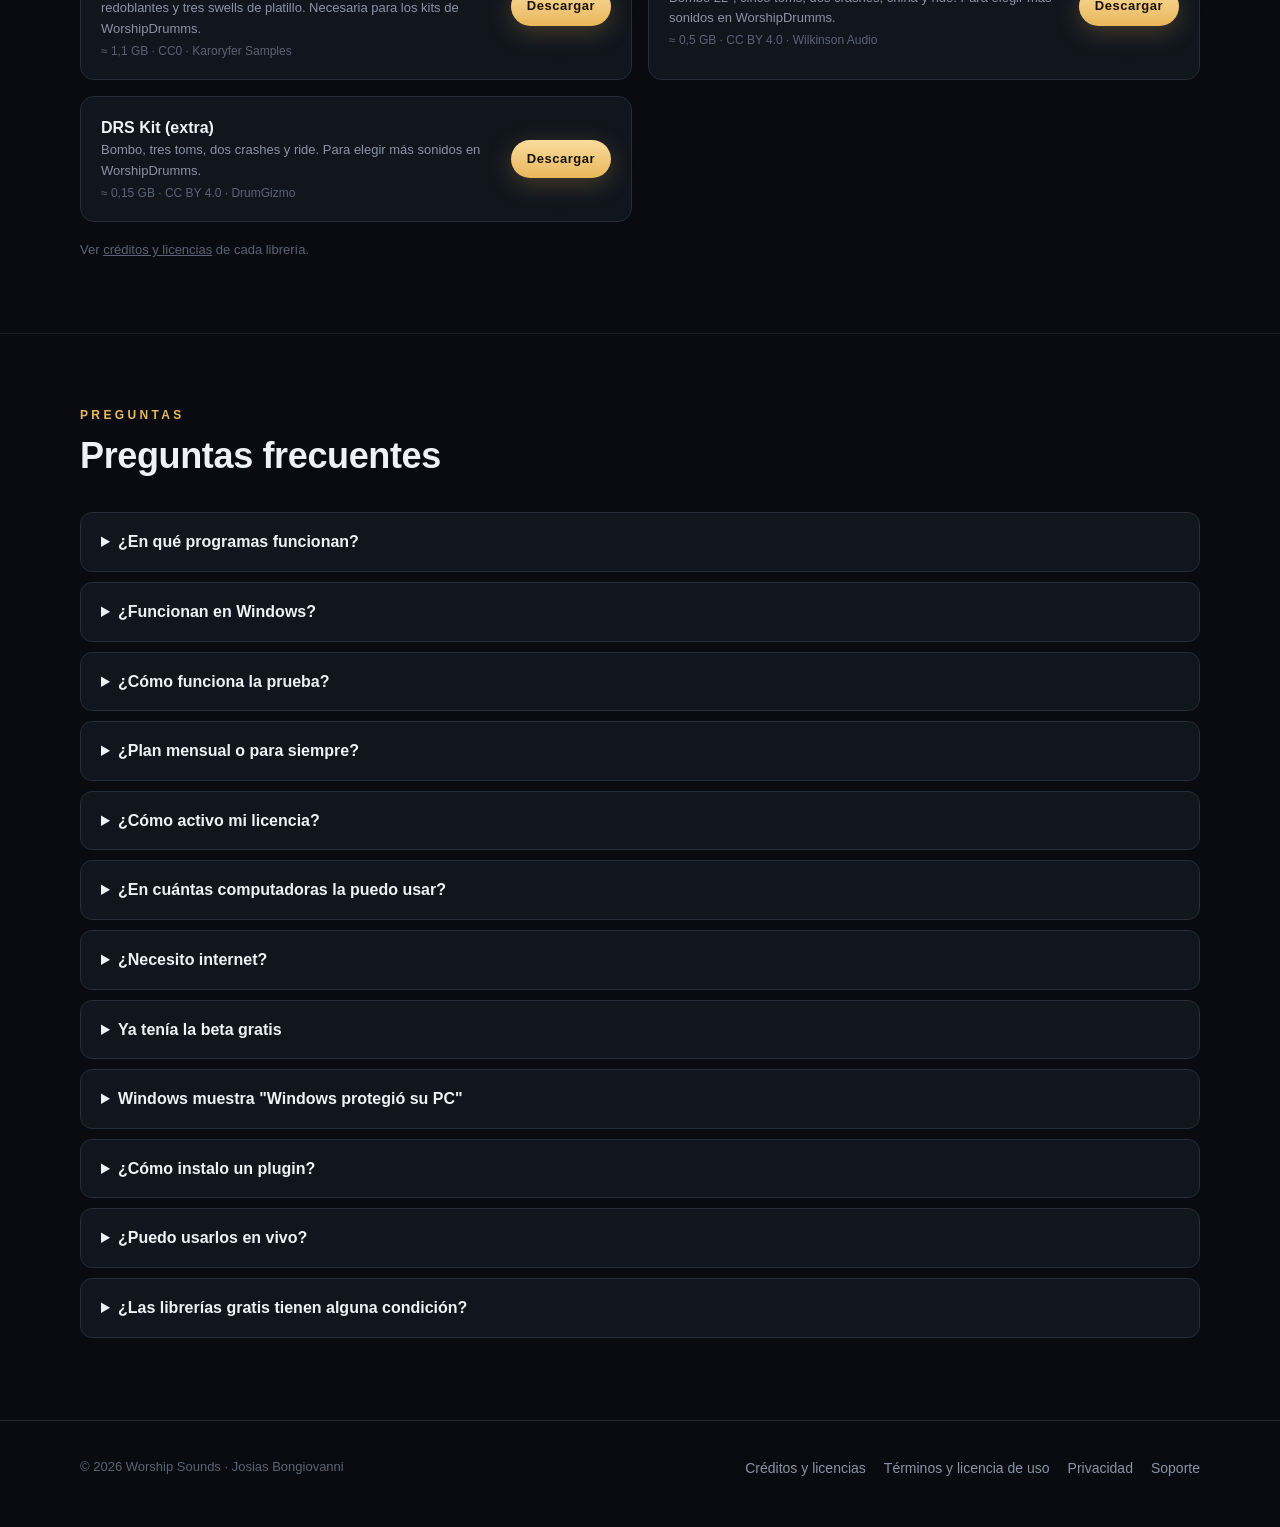
==== commit b8f9eaa6: "Imágenes nuevas de los plugins (diseño actual) Co-Authored-By: Claude Opus 5.5 <noreply@anthropic.co" ====
--- a/index.html
+++ b/index.html
@@ -36,7 +36,7 @@
       </div>
       <div class="badges"><span>VST3 y AU</span><span>Mac (Apple Silicon e Intel)</span><span>Windows (VST3, 64 bit)</span><span>Reaper, Logic, Ableton, FL Studio</span></div>
     </div>
-    <img class="hero-shot" src="img/guitar.jpg" alt="WorshipGuitar: amplificador y pedalera">
+    <img class="hero-shot" src="img/guitar.jpg?v=2" alt="WorshipGuitar: amplificador y pedalera">
   </div>
 </section>
 
@@ -61,7 +61,7 @@
       </article>
 
       <article class="card">
-        <img src="img/vocalrack.jpg" alt="Worship Vocal Rack">
+        <img src="img/vocalrack.jpg?v=2" alt="Worship Vocal Rack">
         <div class="body">
           <span class="tag ok">3 meses gratis</span>
           <h3>Worship Vocal Rack</h3>
@@ -72,7 +72,7 @@
       </article>
 
       <article class="card">
-        <img src="img/tuner.jpg" alt="Worship Vocal Tuner">
+        <img src="img/tuner.jpg?v=2" alt="Worship Vocal Tuner">
         <div class="body">
           <span class="tag ok">3 meses gratis</span>
           <h3>Worship Vocal Tuner</h3>
@@ -83,7 +83,7 @@
       </article>
 
       <article class="card">
-        <img src="img/choir.jpg" alt="WorshipChoir">
+        <img src="img/choir.jpg?v=2" alt="WorshipChoir">
         <div class="body">
           <span class="tag ok">3 meses gratis</span>
           <h3>WorshipChoir</h3>
@@ -94,7 +94,7 @@
       </article>
 
       <article class="card">
-        <img src="img/guitar.jpg" alt="WorshipGuitar">
+        <img src="img/guitar.jpg?v=2" alt="WorshipGuitar">
         <div class="body">
           <span class="tag ok">3 meses gratis</span>
           <h3>WorshipGuitar</h3>
@@ -105,7 +105,7 @@
       </article>
 
       <article class="card">
-        <img src="img/mastering.jpg" alt="WorshipMastering">
+        <img src="img/mastering.jpg?v=2" alt="WorshipMastering">
         <div class="body">
           <span class="tag ok">3 meses gratis</span>
           <h3>WorshipMastering</h3>
@@ -116,7 +116,7 @@
       </article>
 
       <article class="card">
-        <img src="img/keys.jpg" alt="WorshipKeys">
+        <img src="img/keys.jpg?v=2" alt="WorshipKeys">
         <div class="body">
           <span class="tag ok">3 meses gratis</span>
           <h3>WorshipKeys</h3>
@@ -127,7 +127,7 @@
       </article>
 
       <article class="card">
-        <img src="img/bass.jpg" alt="WorshipBass">
+        <img src="img/bass.jpg?v=2" alt="WorshipBass">
         <div class="body">
           <span class="tag ok">3 meses gratis</span>
           <h3>WorshipBass</h3>
@@ -138,7 +138,7 @@
       </article>
 
       <article class="card">
-        <img src="img/drumms.jpg" alt="WorshipDrumms">
+        <img src="img/drumms.jpg?v=2" alt="WorshipDrumms">
         <div class="body">
           <span class="tag ok">3 meses gratis</span>
           <h3>WorshipDrumms</h3>
@@ -149,7 +149,7 @@
       </article>
 
       <article class="card">
-        <img src="img/flow.jpg" alt="WorshipFlow">
+        <img src="img/flow.jpg?v=2" alt="WorshipFlow">
         <div class="body">
           <span class="tag ok">3 meses gratis</span>
           <h3>WorshipFlow</h3>
